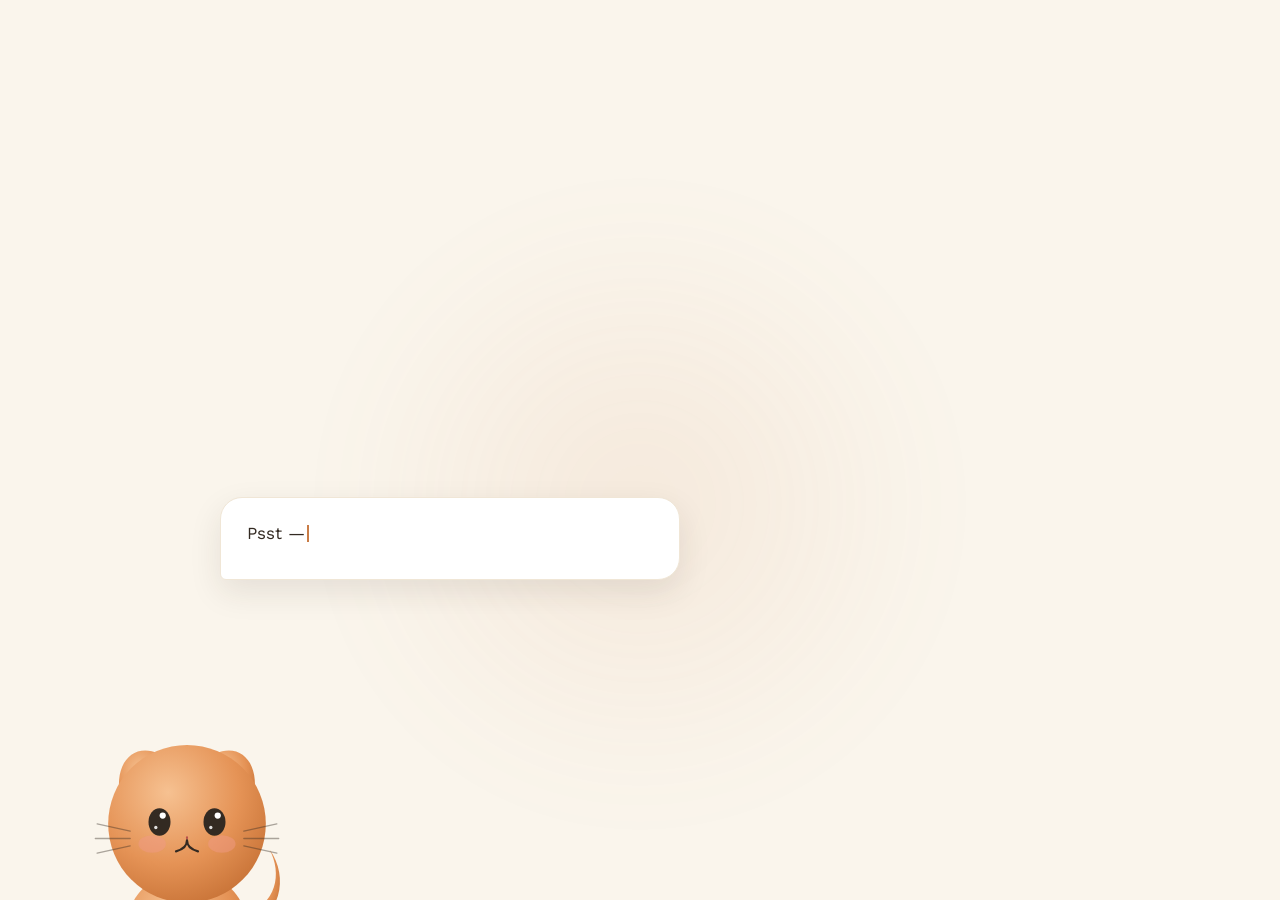
==== index.html @ f15313c5 "design overhaul" ====
<!DOCTYPE html>
<!-- Muktadir Somio — personal site. Single self-contained file: download and push straight to a GitHub repo as index.html (GitHub Pages will serve it as-is). -->
<html lang="en">
<head>
<meta charset="UTF-8">
<script>try{document.documentElement.setAttribute('data-theme', localStorage.getItem('ms-theme')==='dark'?'dark':'light');}catch(e){document.documentElement.setAttribute('data-theme','light');}</script>
<meta name="viewport" content="width=device-width, initial-scale=1, viewport-fit=cover">
<meta name="description" content="Muktadir Somio — applied statistics & data science student, idea tinkerer.">
<link rel="icon" href="data:image/svg+xml,<svg xmlns=%22http://www.w3.org/2000/svg%22 viewBox=%220 0 100 100%22><text y=%22.9em%22 font-size=%2290%22>%F0%9F%90%B1</text></svg>">
<title>Muktadir Somio</title>
<link rel="preconnect" href="https://fonts.googleapis.com">
<link rel="preconnect" href="https://fonts.gstatic.com" crossorigin>
<link href="https://fonts.googleapis.com/css2?family=Fraunces:opsz,wght@9..144,400;9..144,600&family=Great+Vibes&family=Work+Sans:wght@400;500&display=swap" rel="stylesheet">
<style>
  :root{
    --cream:#faf5ec; --ink:#332a22; --clay:#c97c46; --clay-deep:#a85f31; --panel:#f0e6d6;
    --nav-bg:#faf5ec; --bubble-bg:#ffffff; --shadow:rgba(51,42,34,0.1); --toggle-track:#e5d9c4; --hint-color:#9b8f7d;
    --fur-hi:#f6c191; --fur-mid:#e59356; --fur-dark:#c97438; --belly:#fbeed9; --blush:#ef9a86; --nose:#b8524a; --cat-ink:#332a22;
    box-sizing:border-box; padding-top:env(safe-area-inset-top,0px); padding-bottom:env(safe-area-inset-bottom,0px);
  }
  :root[data-theme="dark"]{
    --cream:#3c332a; --ink:#f5ecdf; --clay:#e2996b; --clay-deep:#f0b585; --panel:#4c4133;
    --nav-bg:#3c332a; --bubble-bg:#473c2e; --shadow:rgba(0,0,0,0.3); --toggle-track:#5c503f; --hint-color:#cabda5;
  }
  *{box-sizing:inherit;margin:0;padding:0;}
  html{scroll-padding-top:env(safe-area-inset-top,0px);height:100%;}
  body{height:100%;background:var(--cream);color:var(--ink);font-family:'Work Sans',sans-serif;overflow:hidden;position:relative;
    opacity:0;animation:pageIn .9s ease forwards;transition:background .4s ease,color .4s ease;}
  @keyframes pageIn{to{opacity:1;}}

  .stage{position:relative;width:100%;height:100%;overflow:hidden;}
  .stage::before{content:'';position:absolute;left:50%;top:56%;width:70vmin;height:70vmin;transform:translate(-50%,-50%);
    background:radial-gradient(circle, var(--clay) 0%, transparent 70%);opacity:0.1;filter:blur(50px);pointer-events:none;transition:opacity .8s ease;}

  .bubble{
    position:absolute;left:min(24vw,220px);bottom:min(42vh,320px);width:min(86vw,460px);
    background:var(--bubble-bg);border:1.5px solid var(--panel);border-radius:22px 22px 22px 6px;
    padding:22px 26px;font-size:1.06rem;line-height:1.6;color:var(--ink);
    opacity:0;transform:translateY(12px) scale(.97);
    transition:opacity .55s ease, transform .55s cubic-bezier(.22,1,.36,1), background .4s ease, border-color .4s ease;
    box-shadow:0 12px 32px var(--shadow);
  }
  .bubble.show{opacity:1;transform:translateY(0) scale(1);}
  .bubble .line2{display:block;margin-top:10px;font-family:'Fraunces',serif;font-weight:600;color:var(--clay-deep);}
  .bubble .cursor{display:inline-block;width:2px;height:1em;background:var(--clay);margin-left:2px;vertical-align:-3px;animation:blinkc 1s step-end infinite;}
  @keyframes blinkc{50%{opacity:0;}}

  .cat-wrap{
    position:fixed;left:6vw;bottom:-98px;width:220px;height:275px;will-change:transform;
    transition:left 1.9s cubic-bezier(.22,1,.36,1), bottom 1.9s cubic-bezier(.22,1,.36,1),
               top 1.9s cubic-bezier(.22,1,.36,1), transform 1.9s cubic-bezier(.34,1.56,.64,1);
    z-index:5;
  }
  .cat-wrap.out{ left:50%; top:50%; bottom:auto; transform:translate(-50%,-50%) scale(2.05); }
  .cat-wrap svg{width:100%;height:100%;display:block;overflow:visible;}
  .cat-wrap.sit .arm-right{ animation:wave 1.7s ease-in-out infinite; transform-origin:176px 198px; }
  @keyframes wave{0%,100%{transform:rotate(0deg);} 30%{transform:rotate(20deg);} 55%{transform:rotate(-4deg);} 80%{transform:rotate(16deg);}}
  .cat-wrap.sit .ear-l{ animation:earJ .6s ease; transform-origin:60px 132px; }
  .cat-wrap.sit .ear-r{ animation:earJ .6s ease .06s; transform-origin:180px 132px; }
  @keyframes earJ{0%{transform:rotate(0);}30%{transform:rotate(-7deg);}60%{transform:rotate(5deg);}100%{transform:rotate(0);}}
  .cat-wrap.sit .tail{ animation:tailSway 2.6s ease-in-out infinite; transform-origin:198px 235px; }
  @keyframes tailSway{0%,100%{transform:rotate(0deg);}50%{transform:rotate(7deg);}}
  .eyes-blink{ animation:blinke 4.6s ease-in-out infinite; transform-origin:120px 108px; }
  @keyframes blinke{0%,90%,100%{transform:scaleY(1);}94%{transform:scaleY(.12);}}

  .navbar{
    position:fixed;top:0;left:0;right:0;width:100%;
    display:grid;grid-template-columns:1fr auto 1fr;align-items:center;
    padding:calc(22px + env(safe-area-inset-top,0px)) clamp(24px,5vw,52px) 22px;
    background:var(--nav-bg);
    box-shadow:0 8px 28px var(--shadow);
    opacity:0;transform:translateY(-14px);pointer-events:none;
    transition:opacity .8s ease, transform .8s cubic-bezier(.22,1,.36,1), background .4s ease;
    z-index:20;
  }
  .navbar.show{opacity:1;transform:translateY(0);pointer-events:auto;}
  .navbar .brand{justify-self:start;font-family:'Great Vibes',cursive;font-weight:400;font-size:clamp(2rem,4vw,2.5rem);color:var(--ink);white-space:nowrap;text-decoration:none;cursor:pointer;line-height:1;transition:color .2s ease, transform .2s ease;}
  .navbar .brand:hover{color:var(--clay-deep);transform:scale(1.03);}
  .navbar .brand:active{transform:scale(.97);}
  .nav-links{justify-self:center;display:flex;gap:clamp(20px,4vw,44px);}
  .nav-links a{color:var(--clay-deep);text-decoration:none;font-size:1rem;font-weight:500;letter-spacing:.01em;padding:10px 22px;border-radius:999px;background:var(--panel);transition:background .25s ease, color .25s ease, transform .2s ease;display:inline-block;}
  .nav-links a:hover,.nav-links a:focus-visible{background:var(--clay);color:#fff;transform:translateY(-1px);}
  .nav-links a:active{transform:translateY(0) scale(.96);}
  .theme-toggle:focus-visible,.hamburger:focus-visible{outline:2px solid var(--clay);outline-offset:3px;border-radius:999px;}
  .nav-right{justify-self:end;display:flex;align-items:center;gap:16px;}

  .theme-toggle{appearance:none;border:none;background:var(--toggle-track);cursor:pointer;padding:0;width:46px;height:26px;border-radius:999px;position:relative;flex-shrink:0;transition:background .35s ease;}
  .theme-toggle .thumb{position:absolute;top:3px;left:3px;width:20px;height:20px;border-radius:50%;background:#fff;box-shadow:0 2px 6px rgba(0,0,0,.25);transition:transform .4s cubic-bezier(.22,1,.36,1);display:flex;align-items:center;justify-content:center;}
  [data-theme="dark"] .theme-toggle .thumb{transform:translateX(20px);}
  .theme-toggle svg{position:absolute;width:13px;height:13px;transition:opacity .3s ease;}
  .theme-toggle .sun{opacity:1;color:#e2a13a;}
  .theme-toggle .moon{opacity:0;color:#5b6b8c;}
  [data-theme="dark"] .theme-toggle .sun{opacity:0;}
  [data-theme="dark"] .theme-toggle .moon{opacity:1;}

  .hamburger{display:none;appearance:none;border:none;background:none;cursor:pointer;width:24px;height:18px;position:relative;flex-shrink:0;}
  .hamburger span{position:absolute;left:0;right:0;height:2px;background:var(--ink);border-radius:2px;transition:transform .3s ease, opacity .3s ease;}
  .hamburger span:nth-child(1){top:0;}
  .hamburger span:nth-child(2){top:8px;}
  .hamburger span:nth-child(3){top:16px;}
  .hamburger.open span:nth-child(1){transform:translateY(8px) rotate(45deg);}
  .hamburger.open span:nth-child(2){opacity:0;}
  .hamburger.open span:nth-child(3){transform:translateY(-8px) rotate(-45deg);}

  .nav-drawer{
    position:fixed;top:calc(76px + env(safe-area-inset-top,0px));left:0;right:0;
    background:var(--nav-bg);box-shadow:0 8px 28px var(--shadow);
    display:flex;flex-direction:column;align-items:center;gap:16px;
    max-height:0;overflow:hidden;opacity:0;padding:0 24px;
    transition:max-height .45s cubic-bezier(.22,1,.36,1), opacity .35s ease, padding .45s ease, background .4s ease;
    z-index:19;
  }
  .nav-drawer.open{max-height:220px;opacity:1;padding:20px 24px;}
  .nav-drawer a{color:var(--clay-deep);text-decoration:none;font-size:1.05rem;font-weight:500;padding:11px 24px;border-radius:999px;background:var(--panel);transition:background .25s ease, color .25s ease, transform .2s ease;}
  .nav-drawer a:hover,.nav-drawer a:focus-visible{background:var(--clay);color:#fff;}
  .nav-drawer a:active{transform:scale(.96);}

  footer.hint{position:absolute;bottom:calc(14px + env(safe-area-inset-bottom,0px));left:0;right:0;text-align:center;font-size:0.75rem;color:var(--hint-color);letter-spacing:.02em;opacity:0;transition:opacity .6s ease, color .4s ease;}
  footer.hint.show{opacity:1;}

  .theme-toggle:active .thumb{transform:scale(.92);}
  [data-theme="dark"] .theme-toggle:active .thumb{transform:translateX(20px) scale(.92);}

  @media (prefers-reduced-motion: reduce){
    *,*::before,*::after{animation-duration:0.01ms !important;animation-iteration-count:1 !important;transition-duration:0.01ms !important;}
  }

  @media (max-width:640px){
    .bubble{left:16px;right:16px;width:auto;bottom:32vh;font-size:0.95rem;padding:18px 20px;}
    .cat-wrap{width:150px;height:188px;bottom:-68px;left:5vw;}
    .cat-wrap.out{transform:translate(-50%,-50%) scale(1.35);}
    .navbar{display:flex;justify-content:space-between;padding:calc(18px + env(safe-area-inset-top,0px)) 18px 18px;}
    .navbar .brand{font-size:1.7rem;}
    .nav-right{gap:14px;}
    .nav-links{display:none;}
    .hamburger{display:block;}
  }
</style>
</head>
<body>
<div class="stage">
  <div class="bubble" id="bubble" aria-live="polite">
    <span id="bubbleText"></span><span class="cursor" id="cursor"></span>
    <span class="line2" id="line2"></span>
  </div>

  <div class="cat-wrap" id="cat">
    <svg viewBox="0 0 240 300" xmlns="http://www.w3.org/2000/svg">
      <defs>
        <radialGradient id="fur" cx="38%" cy="30%" r="75%">
          <stop offset="0%" stop-color="var(--fur-hi)"/>
          <stop offset="60%" stop-color="var(--fur-mid)"/>
          <stop offset="100%" stop-color="var(--fur-dark)"/>
        </radialGradient>
        <filter id="soft" x="-40%" y="-40%" width="180%" height="180%"><feGaussianBlur stdDeviation="6"/></filter>
      </defs>

      <ellipse cx="120" cy="286" rx="72" ry="12" fill="#000" opacity="0.14" filter="url(#soft)"/>

      <path class="tail" d="M182 224 C222 214 232 168 210 138 C224 164 218 198 182 210 Z" fill="url(#fur)"/>

      <path d="M52 280 C44 208 62 164 120 164 C178 164 196 208 188 280 Z" fill="url(#fur)"/>
      <path d="M84 278 C79 232 88 196 120 196 C152 196 161 232 156 278 Z" fill="var(--belly)"/>

      <g class="arm-right">
        <path d="M168 216 C186 210 200 216 200 232 C200 246 186 250 172 244 Z" fill="url(#fur)"/>
        <ellipse cx="195" cy="230" rx="12" ry="10" fill="var(--fur-mid)"/>
      </g>
      <path d="M72 216 C56 220 48 234 56 246 C64 256 80 252 86 240 Z" fill="url(#fur)"/>

      <ellipse cx="88" cy="278" rx="18" ry="11" fill="var(--belly)"/>
      <ellipse cx="152" cy="278" rx="18" ry="11" fill="var(--belly)"/>

      <path class="ear-l" d="M50 92 C34 42 66 10 106 44 C82 48 62 66 62 100 Z" fill="url(#fur)"/>
      <path class="ear-r" d="M190 92 C206 42 174 10 134 44 C158 48 178 66 178 100 Z" fill="url(#fur)"/>
      <path d="M58 80 C52 50 70 32 92 52 C76 56 64 68 66 86 Z" fill="var(--blush)" opacity="0.5"/>
      <path d="M182 80 C188 50 170 32 148 52 C164 56 176 68 174 86 Z" fill="var(--blush)" opacity="0.5"/>

      <circle cx="120" cy="110" r="86" fill="url(#fur)"/>

      <ellipse cx="82" cy="132" rx="15" ry="9.5" fill="var(--blush)" opacity="0.5"/>
      <ellipse cx="158" cy="132" rx="15" ry="9.5" fill="var(--blush)" opacity="0.5"/>

      <g class="eyes-blink">
        <ellipse cx="90" cy="108" rx="12" ry="15" fill="var(--cat-ink)"/>
        <ellipse cx="150" cy="108" rx="12" ry="15" fill="var(--cat-ink)"/>
        <circle cx="93.5" cy="101" r="3.4" fill="#fff"/>
        <circle cx="153.5" cy="101" r="3.4" fill="#fff"/>
        <circle cx="86" cy="114" r="1.8" fill="#fff" opacity="0.85"/>
        <circle cx="146" cy="114" r="1.8" fill="#fff" opacity="0.85"/>
      </g>

      <path d="M120 128 C116 122 124 122 120 128 Z" fill="var(--nose)"/>
      <path d="M120 128 Q120 137 108 140 M120 128 Q120 137 132 140" stroke="var(--cat-ink)" stroke-width="2.4" fill="none" stroke-linecap="round"/>

      <g stroke="var(--cat-ink)" stroke-width="1.5" stroke-linecap="round" opacity="0.4">
        <path d="M58 118 L22 110 M58 126 L20 126 M58 134 L22 142"/>
        <path d="M182 118 L218 110 M182 126 L220 126 M182 134 L218 142"/>
      </g>
    </svg>
  </div>
</div>

<nav class="navbar" id="navbar">
  <a class="brand" href="#" onclick="location.reload();return false;">Muktadir Somio</a>
  <div class="nav-links" id="navLinks">
    <a href="https://somiomuktadir.substack.com" target="_blank" rel="noopener">Substack</a>
    <a href="https://github.com/someoww" target="_blank" rel="noopener">GitHub</a>
    <a href="mailto:somiomuktadir@gmail.com">Email</a>
  </div>
  <div class="nav-right">
    <button class="hamburger" id="hamburger" aria-label="Menu" aria-expanded="false"><span></span><span></span><span></span></button>
    <button class="theme-toggle" id="themeToggle" aria-label="Toggle dark mode">
      <span class="thumb">
        <svg class="sun" viewBox="0 0 24 24" fill="none" stroke="currentColor" stroke-width="2.5"><circle cx="12" cy="12" r="4"/><path d="M12 2v2M12 20v2M4.9 4.9l1.4 1.4M17.7 17.7l1.4 1.4M2 12h2M20 12h2M4.9 19.1l1.4-1.4M17.7 6.3l1.4-1.4"/></svg>
        <svg class="moon" viewBox="0 0 24 24" fill="currentColor"><path d="M20 14.5A8.5 8.5 0 019.5 4 8.5 8.5 0 1020 14.5Z"/></svg>
      </span>
    </button>
  </div>
</nav>
<div class="nav-drawer" id="navDrawer">
  <a href="https://somiomuktadir.substack.com" target="_blank" rel="noopener">Substack</a>
  <a href="https://github.com/someoww" target="_blank" rel="noopener">GitHub</a>
  <a href="mailto:somiomuktadir@gmail.com">Email</a>
</div>

<footer class="hint" id="hint">Applied Statistics &amp; Data science · IASDS, University of Dhaka</footer>

<script>
(function(){
  var intro = "Psst \u2014 I'm Muktadir Somio. Second-year Applied Statistics & Data Science student at IASDS, University of Dhaka, and an idea tinkerer at heart \u2014 I play with ideas until they hold or dissolve. Chess sharpens me, poker humbles me, Python is my language of choice even though R runs the curriculum, and I'm slowly hoarding Spanish words on Duolingo. Check my Github page to know my projects; I also share my thoughts and ideas on substack ocassionally.";
  var outro = "Have a nice day! Meow.";
  var bubble=document.getElementById('bubble'), bubbleText=document.getElementById('bubbleText'),
      line2=document.getElementById('line2'), cursor=document.getElementById('cursor'),
      cat=document.getElementById('cat'), navbar=document.getElementById('navbar'), hint=document.getElementById('hint');
  var hamburger=document.getElementById('hamburger'), drawer=document.getElementById('navDrawer'), themeToggle=document.getElementById('themeToggle');

  function typeText(str, el, speed, done){
    var i=0; var t=setInterval(function(){
      el.textContent=str.slice(0,i+1); i++;
      if(i>=str.length){clearInterval(t); if(done)done();}
    }, speed);
  }

  hamburger.addEventListener('click', function(){
    var open = hamburger.classList.toggle('open');
    drawer.classList.toggle('open', open);
    hamburger.setAttribute('aria-expanded', open);
  });
  Array.prototype.forEach.call(drawer.querySelectorAll('a'), function(a){
    a.addEventListener('click', function(){ hamburger.classList.remove('open'); drawer.classList.remove('open'); });
  });
  themeToggle.addEventListener('click', function(){
    var root = document.documentElement;
    var next = root.getAttribute('data-theme') === 'dark' ? 'light' : 'dark';
    root.setAttribute('data-theme', next);
    try{ localStorage.setItem('ms-theme', next); }catch(e){}
  });

  window.addEventListener('load', function(){
    setTimeout(function(){
      bubble.classList.add('show');
      typeText(intro, bubbleText, 32, function(){
        setTimeout(function(){
          typeText(outro, line2, 65, function(){
            cursor.style.display='none';
            setTimeout(function(){
              bubble.classList.remove('show');
              setTimeout(function(){
                cat.classList.add('out');
                setTimeout(function(){ cat.classList.add('sit'); setTimeout(function(){ navbar.classList.add('show'); hint.classList.add('show'); }, 350); }, 1900);
              }, 500);
            }, 2400);
          });
        }, 950);
      });
    }, 900);
  });
})();
</script>
</body>
</html>
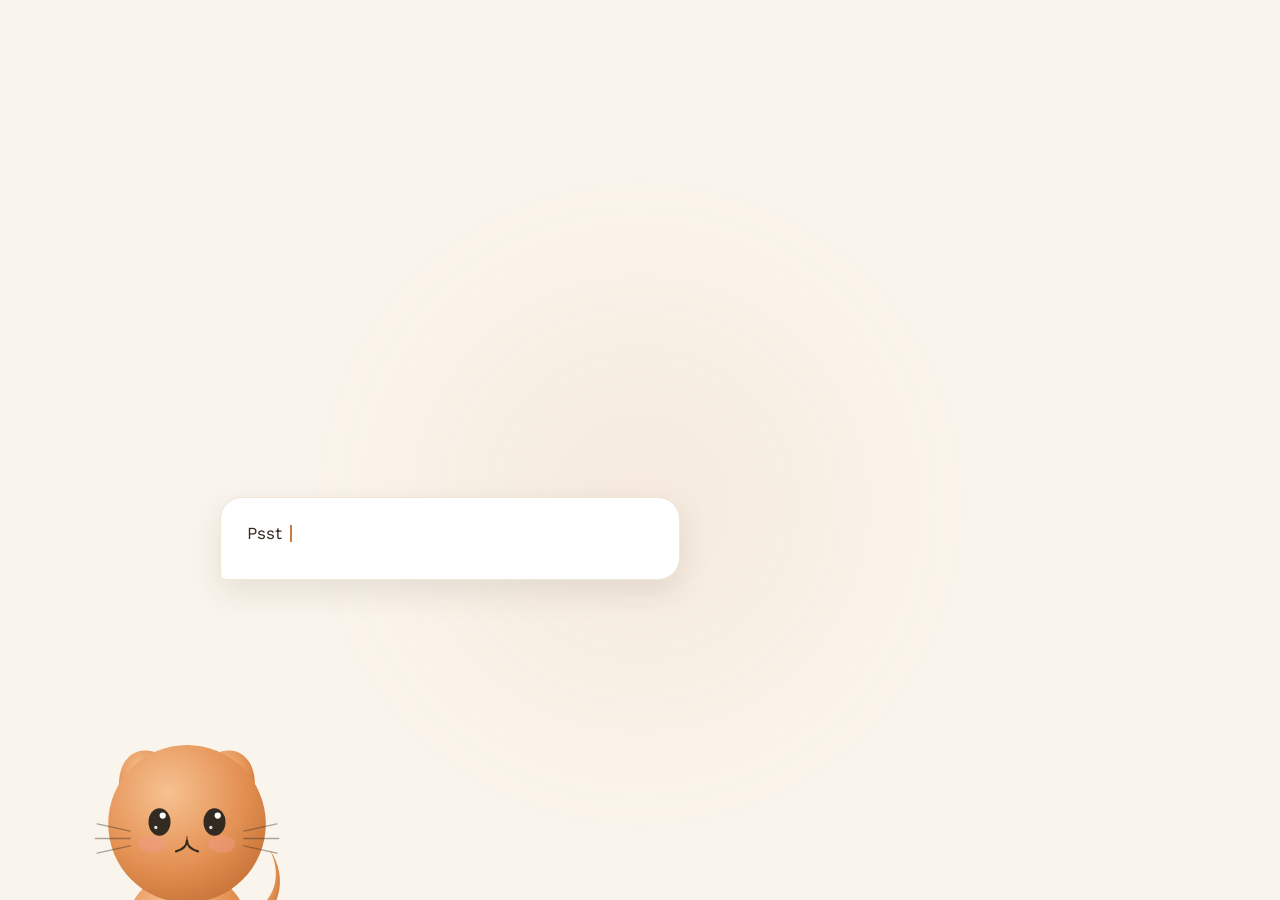
==== commit 13d06085: "design fix" ====
--- a/index.html
+++ b/index.html
@@ -35,7 +35,7 @@
   .bubble{
     position:absolute;left:min(24vw,220px);bottom:min(42vh,320px);width:min(86vw,460px);
     background:var(--bubble-bg);border:1.5px solid var(--panel);border-radius:22px 22px 22px 6px;
-    padding:22px 26px;font-size:1.06rem;line-height:1.6;color:var(--ink);
+    padding:22px 26px;font-size:1.06rem;line-height:1.6;color:var(--ink);text-align:justify;
     opacity:0;transform:translateY(12px) scale(.97);
     transition:opacity .55s ease, transform .55s cubic-bezier(.22,1,.36,1), background .4s ease, border-color .4s ease;
     box-shadow:0 12px 32px var(--shadow);
@@ -115,7 +115,7 @@
   .nav-drawer a:hover,.nav-drawer a:focus-visible{background:var(--clay);color:#fff;}
   .nav-drawer a:active{transform:scale(.96);}
 
-  footer.hint{position:absolute;bottom:calc(14px + env(safe-area-inset-bottom,0px));left:0;right:0;text-align:center;font-size:0.75rem;color:var(--hint-color);letter-spacing:.02em;opacity:0;transition:opacity .6s ease, color .4s ease;}
+  footer.hint{position:absolute;bottom:calc(14px + env(safe-area-inset-bottom,0px));left:0;right:0;text-align:center;font-size:1rem;color:var(--hint-color);letter-spacing:.02em;opacity:0;transition:opacity .6s ease, color .4s ease;}
   footer.hint.show{opacity:1;}
 
   .theme-toggle:active .thumb{transform:scale(.92);}
@@ -224,12 +224,12 @@
   <a href="mailto:somiomuktadir@gmail.com">Email</a>
 </div>
 
-<footer class="hint" id="hint">Applied Statistics &amp; Data science · IASDS, University of Dhaka</footer>
+<footer class="hint" id="hint">Applied Statistics &amp; Data Science · IASDS, University of Dhaka</footer>
 
 <script>
 (function(){
-  var intro = "Psst \u2014 I'm Muktadir Somio. Second-year Applied Statistics & Data Science student at IASDS, University of Dhaka, and an idea tinkerer at heart \u2014 I play with ideas until they hold or dissolve. Chess sharpens me, poker humbles me, Python is my language of choice even though R runs the curriculum, and I'm slowly hoarding Spanish words on Duolingo. Check my Github page to know my projects; I also share my thoughts and ideas on substack ocassionally.";
-  var outro = "Have a nice day! Meow.";
+  var intro = "Psst \u2014 I'm Muktadir Somio. Second-year Applied Statistics & Data Science student at IASDS, University of Dhaka, and an idea tinkerer at heart \u2014 I play with ideas until they hold or dissolve. Chess sharpens me, poker humbles me, Python is my language of choice even though R runs the curriculum, and I'm slowly hoarding Spanish words on Duolingo. Take a look at my Github page for my projects and substack for I ocassionally share my thoughts, ideas, and other writings there.";
+  var outro = "Have a nice day!";
   var bubble=document.getElementById('bubble'), bubbleText=document.getElementById('bubbleText'),
       line2=document.getElementById('line2'), cursor=document.getElementById('cursor'),
       cat=document.getElementById('cat'), navbar=document.getElementById('navbar'), hint=document.getElementById('hint');
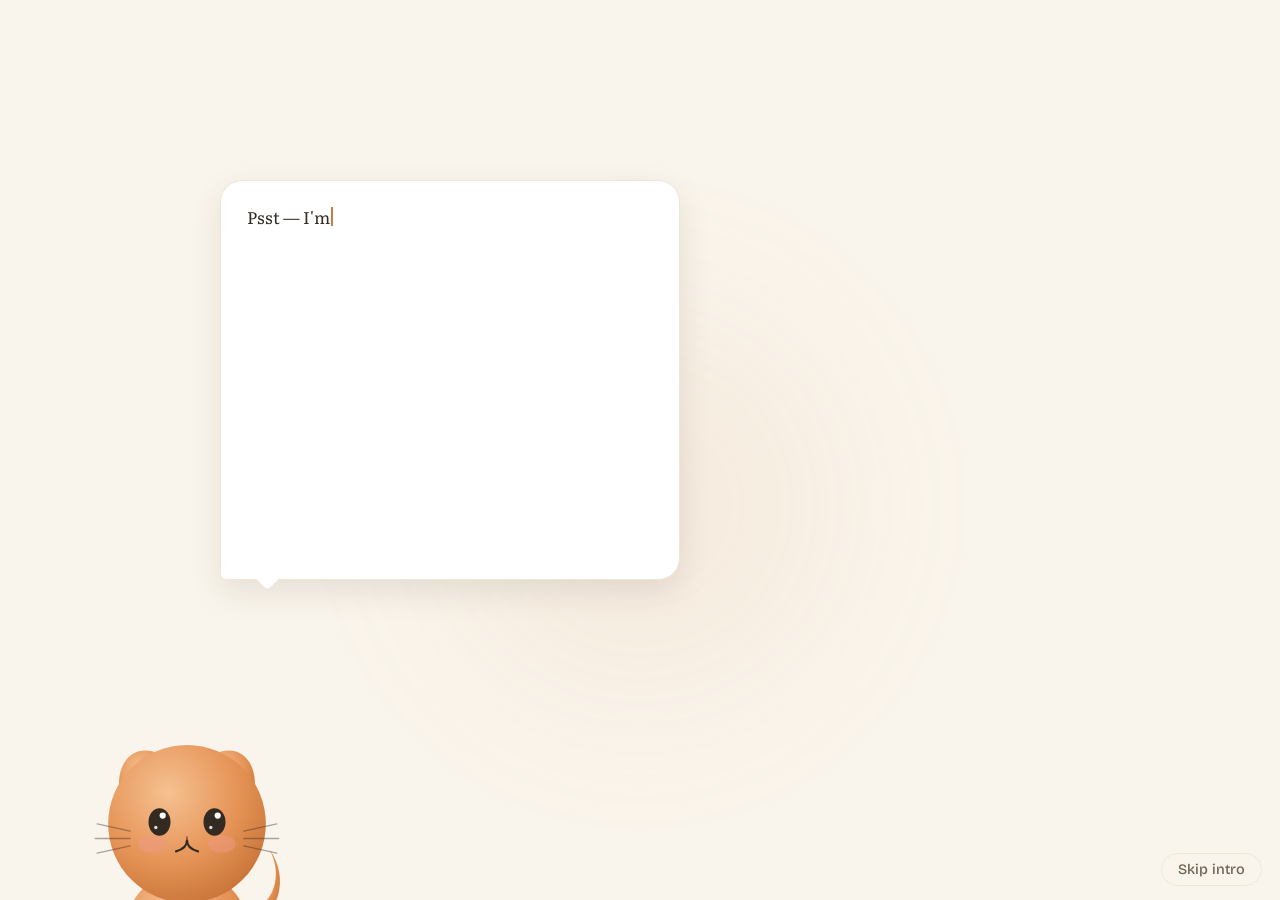
==== commit 1cb9d224: "meow" ====
--- a/index.html
+++ b/index.html
@@ -1,65 +1,96 @@
 <!DOCTYPE html>
-<!-- Muktadir Somio — personal site. Single self-contained file: download and push straight to a GitHub repo as index.html (GitHub Pages will serve it as-is). -->
+<!-- Muktadir Somio — personal site. Single self-contained file: push straight to a GitHub repo as index.html (GitHub Pages serves it as-is). -->
 <html lang="en">
 <head>
 <meta charset="UTF-8">
-<script>try{document.documentElement.setAttribute('data-theme', localStorage.getItem('ms-theme')==='dark'?'dark':'light');}catch(e){document.documentElement.setAttribute('data-theme','light');}</script>
+<script>(function(){var t='light';try{var s=localStorage.getItem('ms-theme');t=(s==='dark'||s==='light')?s:(matchMedia('(prefers-color-scheme: dark)').matches?'dark':'light');}catch(e){}document.documentElement.setAttribute('data-theme',t);})();</script>
 <meta name="viewport" content="width=device-width, initial-scale=1, viewport-fit=cover">
+<meta name="theme-color" content="#faf5ec">
 <meta name="description" content="Muktadir Somio — applied statistics & data science student, idea tinkerer.">
+<meta property="og:title" content="Muktadir Somio">
+<meta property="og:description" content="Applied statistics & data science student, idea tinkerer.">
 <link rel="icon" href="data:image/svg+xml,<svg xmlns=%22http://www.w3.org/2000/svg%22 viewBox=%220 0 100 100%22><text y=%22.9em%22 font-size=%2290%22>%F0%9F%90%B1</text></svg>">
 <title>Muktadir Somio</title>
 <link rel="preconnect" href="https://fonts.googleapis.com">
 <link rel="preconnect" href="https://fonts.gstatic.com" crossorigin>
-<link href="https://fonts.googleapis.com/css2?family=Fraunces:opsz,wght@9..144,400;9..144,600&family=Great+Vibes&family=Work+Sans:wght@400;500&display=swap" rel="stylesheet">
+<link href="https://fonts.googleapis.com/css2?family=Bricolage+Grotesque:opsz,wdth,wght@12..96,75..100,200..800&family=Literata:ital,opsz,wght@0,7..72,400..700;1,7..72,400..700&display=swap" rel="stylesheet">
+<noscript><style>.bubble{opacity:1;transform:none}.navbar{visibility:visible;opacity:1;transform:none;pointer-events:auto}.hint{opacity:1}.skip{display:none}</style></noscript>
 <style>
   :root{
     --cream:#faf5ec; --ink:#332a22; --clay:#c97c46; --clay-deep:#a85f31; --panel:#f0e6d6;
-    --nav-bg:#faf5ec; --bubble-bg:#ffffff; --shadow:rgba(51,42,34,0.1); --toggle-track:#e5d9c4; --hint-color:#9b8f7d;
+    --link:#8c4a22; --accent-hover:#a85f31; --on-accent:#fff;
+    --nav-bg:#faf5ec; --bubble-bg:#ffffff; --shadow:rgba(51,42,34,0.1); --toggle-track:#e5d9c4; --hint-color:#6f6354;
     --fur-hi:#f6c191; --fur-mid:#e59356; --fur-dark:#c97438; --belly:#fbeed9; --blush:#ef9a86; --nose:#b8524a; --cat-ink:#332a22;
+    --ui:'Bricolage Grotesque','Avenir Next','Segoe UI',system-ui,sans-serif;
+    --read:'Literata',Georgia,'Times New Roman',serif;
+    --cat-w:220px; --cat-h:275px; --cat-sink:98px; --cat-scale:2.05; --cat-shift:12px; --nav-h:80px;
+    color-scheme:light;
     box-sizing:border-box; padding-top:env(safe-area-inset-top,0px); padding-bottom:env(safe-area-inset-bottom,0px);
   }
   :root[data-theme="dark"]{
     --cream:#3c332a; --ink:#f5ecdf; --clay:#e2996b; --clay-deep:#f0b585; --panel:#4c4133;
+    --link:#f0b585; --accent-hover:#e2996b; --on-accent:#2a2018;
     --nav-bg:#3c332a; --bubble-bg:#473c2e; --shadow:rgba(0,0,0,0.3); --toggle-track:#5c503f; --hint-color:#cabda5;
+    color-scheme:dark;
   }
   *{box-sizing:inherit;margin:0;padding:0;}
-  html{scroll-padding-top:env(safe-area-inset-top,0px);height:100%;}
-  body{height:100%;background:var(--cream);color:var(--ink);font-family:'Work Sans',sans-serif;overflow:hidden;position:relative;
-    opacity:0;animation:pageIn .9s ease forwards;transition:background .4s ease,color .4s ease;}
+  html{scroll-padding-top:env(safe-area-inset-top,0px);height:100%;-webkit-text-size-adjust:100%;}
+  @supports(height:100dvh){html,body{height:100dvh;}}
+  body{height:100%;background:var(--cream);color:var(--ink);font-family:var(--ui);overflow:hidden;position:relative;
+    -webkit-font-smoothing:antialiased;opacity:0;animation:pageIn .9s ease forwards;transition:background .4s ease,color .4s ease;}
   @keyframes pageIn{to{opacity:1;}}
+  ::selection{background:#e6b48c;color:#2a2018;}
+  button{font-family:inherit;}
+  a:focus-visible,button:focus-visible,.cat-wrap:focus-visible{outline:2px solid var(--clay);outline-offset:3px;}
+  .sr-only{position:absolute;width:1px;height:1px;overflow:hidden;clip:rect(0 0 0 0);white-space:nowrap;}
 
   .stage{position:relative;width:100%;height:100%;overflow:hidden;}
   .stage::before{content:'';position:absolute;left:50%;top:56%;width:70vmin;height:70vmin;transform:translate(-50%,-50%);
-    background:radial-gradient(circle, var(--clay) 0%, transparent 70%);opacity:0.1;filter:blur(50px);pointer-events:none;transition:opacity .8s ease;}
+    background:radial-gradient(circle, var(--clay) 0%, transparent 70%);opacity:0.1;filter:blur(50px);pointer-events:none;transition:opacity 1.6s ease;}
+  body.settled .stage::before{opacity:0.2;}
 
   .bubble{
     position:absolute;left:min(24vw,220px);bottom:min(42vh,320px);width:min(86vw,460px);
     background:var(--bubble-bg);border:1.5px solid var(--panel);border-radius:22px 22px 22px 6px;
-    padding:22px 26px;font-size:1.06rem;line-height:1.6;color:var(--ink);text-align:justify;
-    opacity:0;transform:translateY(12px) scale(.97);
+    padding:22px 26px;font-family:var(--read);font-size:1.05rem;line-height:1.7;color:var(--ink);text-align:left;text-wrap:pretty;
+    opacity:0;transform:translateY(12px) scale(.97);transform-origin:20% 100%;
     transition:opacity .55s ease, transform .55s cubic-bezier(.22,1,.36,1), background .4s ease, border-color .4s ease;
     box-shadow:0 12px 32px var(--shadow);
   }
+  .bubble::after{content:'';position:absolute;left:38px;bottom:-9px;width:16px;height:16px;background:var(--bubble-bg);
+    border:solid var(--panel);border-width:0 1.5px 1.5px 0;border-bottom-right-radius:5px;transform:rotate(45deg);transition:background .4s ease,border-color .4s ease;}
   .bubble.show{opacity:1;transform:translateY(0) scale(1);}
-  .bubble .line2{display:block;margin-top:10px;font-family:'Fraunces',serif;font-weight:600;color:var(--clay-deep);}
-  .bubble .cursor{display:inline-block;width:2px;height:1em;background:var(--clay);margin-left:2px;vertical-align:-3px;animation:blinkc 1s step-end infinite;}
+  .bubble .line2{display:block;margin-top:10px;font-style:italic;font-weight:600;font-size:1.12rem;color:var(--clay-deep);}
+  .ghost{visibility:hidden;user-select:none;}
+  .cursor{position:relative;}
+  .cursor::before{content:'';position:absolute;left:1px;top:.2em;width:2px;height:1.15em;background:var(--clay);animation:blinkc 1s step-end infinite;}
   @keyframes blinkc{50%{opacity:0;}}
 
+  .skip{position:fixed;right:max(18px,env(safe-area-inset-right,0px));bottom:calc(14px + env(safe-area-inset-bottom,0px));z-index:25;
+    appearance:none;background:none;border:1.5px solid var(--panel);border-radius:999px;padding:7px 16px;font-size:.9rem;font-weight:500;color:var(--hint-color);cursor:pointer;
+    opacity:0;visibility:hidden;transition:opacity .4s ease, background .25s ease, color .25s ease;}
+  .skip.on{opacity:1;visibility:visible;}
+  .skip:hover{background:var(--panel);color:var(--ink);}
+
   .cat-wrap{
-    position:fixed;left:6vw;bottom:-98px;width:220px;height:275px;will-change:transform;
-    transition:left 1.9s cubic-bezier(.22,1,.36,1), bottom 1.9s cubic-bezier(.22,1,.36,1),
-               top 1.9s cubic-bezier(.22,1,.36,1), transform 1.9s cubic-bezier(.34,1.56,.64,1);
-    z-index:5;
-  }
-  .cat-wrap.out{ left:50%; top:50%; bottom:auto; transform:translate(-50%,-50%) scale(2.05); }
-  .cat-wrap svg{width:100%;height:100%;display:block;overflow:visible;}
-  .cat-wrap.sit .arm-right{ animation:wave 1.7s ease-in-out infinite; transform-origin:176px 198px; }
+    position:fixed;left:6vw;bottom:calc(var(--cat-sink) * -1);width:var(--cat-w);height:var(--cat-h);will-change:transform;
+    transition:left 1.9s cubic-bezier(.22,1,.36,1), bottom 1.9s cubic-bezier(.22,1,.36,1), transform 1.9s cubic-bezier(.34,1.56,.64,1);
+    z-index:5;-webkit-tap-highlight-color:transparent;
+  }
+  .fast .cat-wrap{transition-duration:.9s;}
+  .cat-wrap.out{ left:50%; bottom:calc(50% - var(--cat-h) / 2 - var(--cat-shift)); transform:translateX(-50%) scale(var(--cat-scale)); border-radius:36px; }
+  .cat-wrap.sit{cursor:pointer;}
+  .cat-wrap svg{width:100%;height:100%;display:block;overflow:visible;transform-origin:50% 100%;}
+  .cat-wrap.petted svg{animation:squish .5s cubic-bezier(.34,1.56,.64,1);}
+  @keyframes squish{0%{transform:scale(1);}30%{transform:scale(1.04,.95);}100%{transform:scale(1);}}
+  .cat-wrap.waving .arm-right{ animation:wave 1.7s ease-in-out 3; transform-origin:176px 198px; }
   @keyframes wave{0%,100%{transform:rotate(0deg);} 30%{transform:rotate(20deg);} 55%{transform:rotate(-4deg);} 80%{transform:rotate(16deg);}}
   .cat-wrap.sit .ear-l{ animation:earJ .6s ease; transform-origin:60px 132px; }
   .cat-wrap.sit .ear-r{ animation:earJ .6s ease .06s; transform-origin:180px 132px; }
   @keyframes earJ{0%{transform:rotate(0);}30%{transform:rotate(-7deg);}60%{transform:rotate(5deg);}100%{transform:rotate(0);}}
-  .cat-wrap.sit .tail{ animation:tailSway 2.6s ease-in-out infinite; transform-origin:198px 235px; }
+  .cat-wrap.sit .tail{ animation:tailSway 3.2s ease-in-out infinite; transform-origin:198px 235px; }
   @keyframes tailSway{0%,100%{transform:rotate(0deg);}50%{transform:rotate(7deg);}}
+  #look{transition:transform .18s ease-out;}
   .eyes-blink{ animation:blinke 4.6s ease-in-out infinite; transform-origin:120px 108px; }
   @keyframes blinke{0%,90%,100%{transform:scaleY(1);}94%{transform:scaleY(.12);}}
 
@@ -67,26 +98,26 @@
     position:fixed;top:0;left:0;right:0;width:100%;
     display:grid;grid-template-columns:1fr auto 1fr;align-items:center;
     padding:calc(22px + env(safe-area-inset-top,0px)) clamp(24px,5vw,52px) 22px;
-    background:var(--nav-bg);
-    box-shadow:0 8px 28px var(--shadow);
-    opacity:0;transform:translateY(-14px);pointer-events:none;
+    background:var(--nav-bg);box-shadow:0 8px 28px var(--shadow);
+    opacity:0;visibility:hidden;transform:translateY(-14px);pointer-events:none;
     transition:opacity .8s ease, transform .8s cubic-bezier(.22,1,.36,1), background .4s ease;
     z-index:20;
   }
-  .navbar.show{opacity:1;transform:translateY(0);pointer-events:auto;}
-  .navbar .brand{justify-self:start;font-family:'Great Vibes',cursive;font-weight:400;font-size:clamp(2rem,4vw,2.5rem);color:var(--ink);white-space:nowrap;text-decoration:none;cursor:pointer;line-height:1;transition:color .2s ease, transform .2s ease;}
-  .navbar .brand:hover{color:var(--clay-deep);transform:scale(1.03);}
+  .navbar.show{opacity:1;visibility:visible;transform:translateY(0);pointer-events:auto;}
+  .navbar .brand{justify-self:start;font-weight:700;font-size:clamp(1.4rem,2.6vw,1.65rem);letter-spacing:-.03em;font-variation-settings:'wdth' 88;color:var(--ink);white-space:nowrap;text-decoration:none;line-height:1;transition:color .2s ease, transform .2s ease;}
+  .navbar .brand:hover{color:var(--link);transform:scale(1.03);}
   .navbar .brand:active{transform:scale(.97);}
-  .nav-links{justify-self:center;display:flex;gap:clamp(20px,4vw,44px);}
-  .nav-links a{color:var(--clay-deep);text-decoration:none;font-size:1rem;font-weight:500;letter-spacing:.01em;padding:10px 22px;border-radius:999px;background:var(--panel);transition:background .25s ease, color .25s ease, transform .2s ease;display:inline-block;}
-  .nav-links a:hover,.nav-links a:focus-visible{background:var(--clay);color:#fff;transform:translateY(-1px);}
-  .nav-links a:active{transform:translateY(0) scale(.96);}
-  .theme-toggle:focus-visible,.hamburger:focus-visible{outline:2px solid var(--clay);outline-offset:3px;border-radius:999px;}
+  .nav-links{justify-self:center;display:flex;gap:clamp(16px,3vw,32px);}
+  .nav-links a,.nav-drawer a{color:var(--link);text-decoration:none;font-size:.98rem;font-weight:600;letter-spacing:.005em;padding:10px 22px;border-radius:999px;background:var(--panel);display:inline-block;transition:background .25s ease, color .25s ease, transform .2s ease;}
+  .nav-links a:hover,.nav-drawer a:hover{background:var(--accent-hover);color:var(--on-accent);transform:translateY(-1px);}
+  .nav-links a:active,.nav-drawer a:active{transform:scale(.96);}
   .nav-right{justify-self:end;display:flex;align-items:center;gap:16px;}
 
   .theme-toggle{appearance:none;border:none;background:var(--toggle-track);cursor:pointer;padding:0;width:46px;height:26px;border-radius:999px;position:relative;flex-shrink:0;transition:background .35s ease;}
   .theme-toggle .thumb{position:absolute;top:3px;left:3px;width:20px;height:20px;border-radius:50%;background:#fff;box-shadow:0 2px 6px rgba(0,0,0,.25);transition:transform .4s cubic-bezier(.22,1,.36,1);display:flex;align-items:center;justify-content:center;}
   [data-theme="dark"] .theme-toggle .thumb{transform:translateX(20px);}
+  .theme-toggle:active .thumb{transform:scale(.92);}
+  [data-theme="dark"] .theme-toggle:active .thumb{transform:translateX(20px) scale(.92);}
   .theme-toggle svg{position:absolute;width:13px;height:13px;transition:opacity .3s ease;}
   .theme-toggle .sun{opacity:1;color:#e2a13a;}
   .theme-toggle .moon{opacity:0;color:#5b6b8c;}
@@ -95,57 +126,50 @@
 
   .hamburger{display:none;appearance:none;border:none;background:none;cursor:pointer;width:24px;height:18px;position:relative;flex-shrink:0;}
   .hamburger span{position:absolute;left:0;right:0;height:2px;background:var(--ink);border-radius:2px;transition:transform .3s ease, opacity .3s ease;}
-  .hamburger span:nth-child(1){top:0;}
-  .hamburger span:nth-child(2){top:8px;}
-  .hamburger span:nth-child(3){top:16px;}
+  .hamburger span:nth-child(1){top:0;} .hamburger span:nth-child(2){top:8px;} .hamburger span:nth-child(3){top:16px;}
   .hamburger.open span:nth-child(1){transform:translateY(8px) rotate(45deg);}
   .hamburger.open span:nth-child(2){opacity:0;}
   .hamburger.open span:nth-child(3){transform:translateY(-8px) rotate(-45deg);}
 
   .nav-drawer{
-    position:fixed;top:calc(76px + env(safe-area-inset-top,0px));left:0;right:0;
-    background:var(--nav-bg);box-shadow:0 8px 28px var(--shadow);
-    display:flex;flex-direction:column;align-items:center;gap:16px;
-    max-height:0;overflow:hidden;opacity:0;padding:0 24px;
-    transition:max-height .45s cubic-bezier(.22,1,.36,1), opacity .35s ease, padding .45s ease, background .4s ease;
+    position:fixed;top:var(--nav-h);left:0;right:0;background:var(--nav-bg);box-shadow:0 8px 28px var(--shadow);
+    display:flex;flex-direction:column;align-items:center;gap:14px;
+    max-height:0;overflow:hidden;opacity:0;visibility:hidden;padding:0 24px;
+    transition:max-height .45s cubic-bezier(.22,1,.36,1), opacity .35s ease, padding .45s ease, background .4s ease, visibility 0s .45s;
     z-index:19;
   }
-  .nav-drawer.open{max-height:220px;opacity:1;padding:20px 24px;}
-  .nav-drawer a{color:var(--clay-deep);text-decoration:none;font-size:1.05rem;font-weight:500;padding:11px 24px;border-radius:999px;background:var(--panel);transition:background .25s ease, color .25s ease, transform .2s ease;}
-  .nav-drawer a:hover,.nav-drawer a:focus-visible{background:var(--clay);color:#fff;}
-  .nav-drawer a:active{transform:scale(.96);}
-
-  footer.hint{position:absolute;bottom:calc(14px + env(safe-area-inset-bottom,0px));left:0;right:0;text-align:center;font-size:1rem;color:var(--hint-color);letter-spacing:.02em;opacity:0;transition:opacity .6s ease, color .4s ease;}
+  .nav-drawer.open{max-height:300px;opacity:1;visibility:visible;padding:20px 24px;transition-delay:0s;}
+
+  footer.hint{position:absolute;bottom:calc(14px + env(safe-area-inset-bottom,0px));left:0;right:0;padding:0 120px;text-align:center;font-size:.95rem;color:var(--hint-color);letter-spacing:.01em;opacity:0;transition:opacity .6s ease, color .4s ease;}
   footer.hint.show{opacity:1;}
-
-  .theme-toggle:active .thumb{transform:scale(.92);}
-  [data-theme="dark"] .theme-toggle:active .thumb{transform:translateX(20px) scale(.92);}
 
   @media (prefers-reduced-motion: reduce){
     *,*::before,*::after{animation-duration:0.01ms !important;animation-iteration-count:1 !important;transition-duration:0.01ms !important;}
   }
-
+  @media (max-height:620px){ .bubble{font-size:.92rem;padding:16px 20px;} }
+  @media (min-width:641px){ .nav-drawer{display:none;} }
   @media (max-width:640px){
-    .bubble{left:16px;right:16px;width:auto;bottom:32vh;font-size:0.95rem;padding:18px 20px;}
-    .cat-wrap{width:150px;height:188px;bottom:-68px;left:5vw;}
-    .cat-wrap.out{transform:translate(-50%,-50%) scale(1.35);}
+    :root{--cat-w:150px;--cat-h:188px;--cat-sink:68px;}
+    .bubble{left:16px;right:16px;width:auto;bottom:32vh;font-size:.95rem;padding:18px 20px;}
     .navbar{display:flex;justify-content:space-between;padding:calc(18px + env(safe-area-inset-top,0px)) 18px 18px;}
-    .navbar .brand{font-size:1.7rem;}
+    .navbar .brand{font-size:1.4rem;}
     .nav-right{gap:14px;}
     .nav-links{display:none;}
     .hamburger{display:block;}
+    footer.hint{padding:0 84px;font-size:.85rem;}
   }
 </style>
 </head>
 <body>
 <div class="stage">
-  <div class="bubble" id="bubble" aria-live="polite">
-    <span id="bubbleText"></span><span class="cursor" id="cursor"></span>
-    <span class="line2" id="line2"></span>
+  <div class="bubble" id="bubble">
+    <span id="typed">Psst — I'm Muktadir Somio. Second-year Applied Statistics &amp; Data Science student at IASDS, University of Dhaka, and an idea tinkerer at heart — I play with ideas until they hold or dissolve. Chess sharpens me, poker humbles me, Python is my language of choice even though R runs the curriculum, and I'm slowly hoarding Spanish words on Duolingo. Take a look at my GitHub page for my projects, and at my Substack, where I occasionally share my thoughts, ideas, and other writings.</span><span class="cursor" id="cursor"></span><span class="ghost" id="ghost"></span>
+    <span class="line2" id="line2"><span id="typed2">Have a nice day! Meow.</span><span class="ghost" id="ghost2"></span></span>
   </div>
+  <p class="sr-only" id="srText"></p>
 
   <div class="cat-wrap" id="cat">
-    <svg viewBox="0 0 240 300" xmlns="http://www.w3.org/2000/svg">
+    <svg viewBox="0 0 240 300" xmlns="http://www.w3.org/2000/svg" aria-hidden="true">
       <defs>
         <radialGradient id="fur" cx="38%" cy="30%" r="75%">
           <stop offset="0%" stop-color="var(--fur-hi)"/>
@@ -181,14 +205,14 @@
       <ellipse cx="82" cy="132" rx="15" ry="9.5" fill="var(--blush)" opacity="0.5"/>
       <ellipse cx="158" cy="132" rx="15" ry="9.5" fill="var(--blush)" opacity="0.5"/>
 
-      <g class="eyes-blink">
+      <g id="look"><g class="eyes-blink">
         <ellipse cx="90" cy="108" rx="12" ry="15" fill="var(--cat-ink)"/>
         <ellipse cx="150" cy="108" rx="12" ry="15" fill="var(--cat-ink)"/>
         <circle cx="93.5" cy="101" r="3.4" fill="#fff"/>
         <circle cx="153.5" cy="101" r="3.4" fill="#fff"/>
         <circle cx="86" cy="114" r="1.8" fill="#fff" opacity="0.85"/>
         <circle cx="146" cy="114" r="1.8" fill="#fff" opacity="0.85"/>
-      </g>
+      </g></g>
 
       <path d="M120 128 C116 122 124 122 120 128 Z" fill="var(--nose)"/>
       <path d="M120 128 Q120 137 108 140 M120 128 Q120 137 132 140" stroke="var(--cat-ink)" stroke-width="2.4" fill="none" stroke-linecap="round"/>
@@ -201,16 +225,16 @@
   </div>
 </div>
 
-<nav class="navbar" id="navbar">
-  <a class="brand" href="#" onclick="location.reload();return false;">Muktadir Somio</a>
-  <div class="nav-links" id="navLinks">
-    <a href="https://somiomuktadir.substack.com" target="_blank" rel="noopener">Substack</a>
-    <a href="https://github.com/someoww" target="_blank" rel="noopener">GitHub</a>
+<nav class="navbar" id="navbar" aria-label="Main">
+  <a class="brand" id="brand" href="./">Muktadir Somio</a>
+  <div class="nav-links">
+    <a href="https://somiomuktadir.substack.com" target="_blank" rel="noopener noreferrer">Substack</a>
+    <a href="https://github.com/someoww" target="_blank" rel="noopener noreferrer">GitHub</a>
     <a href="mailto:somiomuktadir@gmail.com">Email</a>
   </div>
   <div class="nav-right">
-    <button class="hamburger" id="hamburger" aria-label="Menu" aria-expanded="false"><span></span><span></span><span></span></button>
-    <button class="theme-toggle" id="themeToggle" aria-label="Toggle dark mode">
+    <button class="hamburger" id="hamburger" aria-label="Open menu" aria-expanded="false" aria-controls="navDrawer"><span></span><span></span><span></span></button>
+    <button class="theme-toggle" id="themeToggle" role="switch" aria-checked="false" aria-label="Dark mode">
       <span class="thumb">
         <svg class="sun" viewBox="0 0 24 24" fill="none" stroke="currentColor" stroke-width="2.5"><circle cx="12" cy="12" r="4"/><path d="M12 2v2M12 20v2M4.9 4.9l1.4 1.4M17.7 17.7l1.4 1.4M2 12h2M20 12h2M4.9 19.1l1.4-1.4M17.7 6.3l1.4-1.4"/></svg>
         <svg class="moon" viewBox="0 0 24 24" fill="currentColor"><path d="M20 14.5A8.5 8.5 0 019.5 4 8.5 8.5 0 1020 14.5Z"/></svg>
@@ -219,63 +243,142 @@
   </div>
 </nav>
 <div class="nav-drawer" id="navDrawer">
-  <a href="https://somiomuktadir.substack.com" target="_blank" rel="noopener">Substack</a>
-  <a href="https://github.com/someoww" target="_blank" rel="noopener">GitHub</a>
+  <a href="https://somiomuktadir.substack.com" target="_blank" rel="noopener noreferrer">Substack</a>
+  <a href="https://github.com/someoww" target="_blank" rel="noopener noreferrer">GitHub</a>
   <a href="mailto:somiomuktadir@gmail.com">Email</a>
 </div>
 
-<footer class="hint" id="hint">Applied Statistics &amp; Data Science · IASDS, University of Dhaka</footer>
+<button class="skip" id="skip" type="button">Skip intro</button>
+<footer class="hint" id="hint">Applied Statistics &amp; Data Science at IASDS, University of Dhaka</footer>
 
 <script>
 (function(){
-  var intro = "Psst \u2014 I'm Muktadir Somio. Second-year Applied Statistics & Data Science student at IASDS, University of Dhaka, and an idea tinkerer at heart \u2014 I play with ideas until they hold or dissolve. Chess sharpens me, poker humbles me, Python is my language of choice even though R runs the curriculum, and I'm slowly hoarding Spanish words on Duolingo. Take a look at my Github page for my projects and substack for I ocassionally share my thoughts, ideas, and other writings there.";
-  var outro = "Have a nice day!";
-  var bubble=document.getElementById('bubble'), bubbleText=document.getElementById('bubbleText'),
-      line2=document.getElementById('line2'), cursor=document.getElementById('cursor'),
-      cat=document.getElementById('cat'), navbar=document.getElementById('navbar'), hint=document.getElementById('hint');
-  var hamburger=document.getElementById('hamburger'), drawer=document.getElementById('navDrawer'), themeToggle=document.getElementById('themeToggle');
-
-  function typeText(str, el, speed, done){
-    var i=0; var t=setInterval(function(){
-      el.textContent=str.slice(0,i+1); i++;
-      if(i>=str.length){clearInterval(t); if(done)done();}
-    }, speed);
-  }
-
-  hamburger.addEventListener('click', function(){
-    var open = hamburger.classList.toggle('open');
-    drawer.classList.toggle('open', open);
-    hamburger.setAttribute('aria-expanded', open);
+  var root=document.documentElement, $=function(id){return document.getElementById(id);};
+  var bubble=$('bubble'), typed=$('typed'), ghost=$('ghost'), typed2=$('typed2'), ghost2=$('ghost2'), line2=$('line2'), cursor=$('cursor'),
+      cat=$('cat'), look=$('look'), navbar=$('navbar'), hint=$('hint'), skipBtn=$('skip'),
+      hamburger=$('hamburger'), drawer=$('navDrawer'), themeToggle=$('themeToggle'), metaTheme=document.querySelector('meta[name="theme-color"]');
+  var intro=typed.textContent.trim(), outro=typed2.textContent.trim();
+  var reduceMotion=window.matchMedia && matchMedia('(prefers-reduced-motion: reduce)').matches;
+  var timers=[], started=false, skipped=false, finishing=false, interactive=false;
+  function later(fn,ms){var id=setTimeout(fn,ms);timers.push(id);return id;}
+
+  // Screen readers get the full text at once; the typed bubble is decorative.
+  $('srText').textContent=intro+' '+outro; bubble.setAttribute('aria-hidden','true');
+  // Typed text + invisible remainder keeps the bubble's final size and line breaks from the first character.
+  typed.textContent=''; ghost.textContent=intro; typed2.textContent=''; ghost2.textContent=outro;
+
+  /* Theme */
+  var COLORS={light:'#faf5ec',dark:'#3c332a'};
+  function applyTheme(t){root.setAttribute('data-theme',t);themeToggle.setAttribute('aria-checked',t==='dark');if(metaTheme)metaTheme.setAttribute('content',COLORS[t]);}
+  applyTheme(root.getAttribute('data-theme')||'light');
+  themeToggle.addEventListener('click',function(){
+    var next=root.getAttribute('data-theme')==='dark'?'light':'dark'; applyTheme(next);
+    try{localStorage.setItem('ms-theme',next);}catch(e){}
   });
-  Array.prototype.forEach.call(drawer.querySelectorAll('a'), function(a){
-    a.addEventListener('click', function(){ hamburger.classList.remove('open'); drawer.classList.remove('open'); });
+  if(window.matchMedia){
+    var mq=matchMedia('(prefers-color-scheme: dark)');
+    var onSys=function(e){var s=null;try{s=localStorage.getItem('ms-theme');}catch(_){} if(!s)applyTheme(e.matches?'dark':'light');};
+    if(mq.addEventListener)mq.addEventListener('change',onSys);
+  }
+
+  /* Layout: fit the cat between the nav bar and the footer on any screen */
+  function fit(){
+    var navH=navbar.offsetHeight, footH=56, h=cat.offsetHeight, w=cat.offsetWidth;
+    var cap=window.innerWidth<=640?1.35:2.05;
+    var s=Math.max(.6,Math.min(cap,(window.innerHeight-navH-footH-16)/h,(window.innerWidth-40)/w));
+    root.style.setProperty('--nav-h',navH+'px');
+    root.style.setProperty('--cat-scale',s.toFixed(3));
+    root.style.setProperty('--cat-shift',Math.round((navH-footH)/2)+'px');
+  }
+  window.addEventListener('resize',function(){requestAnimationFrame(fit);});
+  fit();
+
+  /* Menu */
+  function setDrawer(open){
+    hamburger.classList.toggle('open',open); drawer.classList.toggle('open',open);
+    hamburger.setAttribute('aria-expanded',open); hamburger.setAttribute('aria-label',open?'Close menu':'Open menu');
+  }
+  hamburger.addEventListener('click',function(){setDrawer(!drawer.classList.contains('open'));});
+  Array.prototype.forEach.call(drawer.querySelectorAll('a'),function(a){a.addEventListener('click',function(){setDrawer(false);});});
+  document.addEventListener('click',function(e){if(drawer.classList.contains('open')&&!drawer.contains(e.target)&&!hamburger.contains(e.target))setDrawer(false);});
+  $('brand').addEventListener('click',function(e){e.preventDefault();location.reload();});
+
+  /* Intro: typing with natural pauses at punctuation */
+  function typeInto(str,tEl,gEl,speed,done){
+    var i=0;
+    (function step(){
+      if(skipped)return;
+      i++; tEl.textContent=str.slice(0,i); gEl.textContent=str.slice(i);
+      if(i>=str.length){if(done)done();return;}
+      var ch=str.charAt(i-1), d=speed*(.6+Math.random()*.8);
+      if('.!?'.indexOf(ch)>-1)d+=320; else if(ch===','||ch==='\u2014')d+=150;
+      later(step,d);
+    })();
+  }
+  function start(){
+    if(skipped)return;
+    bubble.classList.add('show');
+    typeInto(intro,typed,ghost,24,function(){
+      later(function(){
+        line2.insertBefore(cursor,ghost2);
+        typeInto(outro,typed2,ghost2,60,function(){
+          cursor.style.display='none';
+          later(function(){finish(false);},2400);
+        });
+      },950);
+    });
+  }
+  function finish(fast){
+    finishing=true; skipBtn.classList.remove('on'); bubble.classList.remove('show');
+    if(fast)root.classList.add('fast');
+    later(function(){cat.classList.add('out');},fast?100:500);
+    later(sit,fast?1100:2400);
+  }
+  function sit(){
+    cat.classList.add('sit','waving'); document.body.classList.add('settled');
+    later(function(){
+      navbar.classList.add('show'); hint.classList.add('show');
+      cat.setAttribute('role','button'); cat.setAttribute('tabindex','0'); cat.setAttribute('aria-label','Pet the cat');
+      interactive=true;
+    },350);
+  }
+  function skip(){
+    if(skipped||finishing)return;
+    skipped=true; started=true; timers.forEach(clearTimeout); timers=[];
+    cursor.style.display='none'; finish(true);
+  }
+  skipBtn.addEventListener('click',skip);
+  document.addEventListener('keydown',function(e){
+    if(e.key!=='Escape')return;
+    if(drawer.classList.contains('open'))setDrawer(false); else skip();
   });
-  themeToggle.addEventListener('click', function(){
-    var root = document.documentElement;
-    var next = root.getAttribute('data-theme') === 'dark' ? 'light' : 'dark';
-    root.setAttribute('data-theme', next);
-    try{ localStorage.setItem('ms-theme', next); }catch(e){}
-  });
-
-  window.addEventListener('load', function(){
-    setTimeout(function(){
-      bubble.classList.add('show');
-      typeText(intro, bubbleText, 32, function(){
-        setTimeout(function(){
-          typeText(outro, line2, 65, function(){
-            cursor.style.display='none';
-            setTimeout(function(){
-              bubble.classList.remove('show');
-              setTimeout(function(){
-                cat.classList.add('out');
-                setTimeout(function(){ cat.classList.add('sit'); setTimeout(function(){ navbar.classList.add('show'); hint.classList.add('show'); }, 350); }, 1900);
-              }, 500);
-            }, 2400);
-          });
-        }, 950);
-      });
-    }, 900);
-  });
+
+  /* The cat: eyes follow the pointer, a click gets a wave back */
+  window.addEventListener('pointermove',function(e){
+    if(!interactive)return;
+    var r=cat.getBoundingClientRect(), dx=e.clientX-(r.left+r.width/2), dy=e.clientY-(r.top+r.height*.37);
+    var dist=Math.hypot(dx,dy)||1, m=Math.min(1,dist/(r.width*.9));
+    look.style.transform='translate('+(dx/dist*m*5).toFixed(2)+'px,'+(dy/dist*m*4).toFixed(2)+'px)';
+  },{passive:true});
+  root.addEventListener('mouseleave',function(){look.style.transform='';});
+  function pet(){
+    if(!interactive)return;
+    cat.classList.remove('waving','petted'); void cat.offsetWidth; cat.classList.add('waving','petted');
+  }
+  cat.addEventListener('click',pet);
+  cat.addEventListener('keydown',function(e){if(e.key==='Enter'||e.key===' '){e.preventDefault();pet();}});
+
+  /* Begin once fonts are ready so the type doesn't reflow mid-intro */
+  function begin(){
+    if(started)return; started=true; fit();
+    if(reduceMotion){finishing=true;cat.classList.add('out');sit();return;}
+    skipBtn.classList.add('on'); later(start,700);
+  }
+  function onLoaded(){
+    var ready=(document.fonts&&document.fonts.ready)||Promise.resolve();
+    Promise.race([ready,new Promise(function(r){setTimeout(r,1800);})]).then(begin);
+  }
+  if(document.readyState==='complete')onLoaded(); else window.addEventListener('load',onLoaded);
 })();
 </script>
 </body>
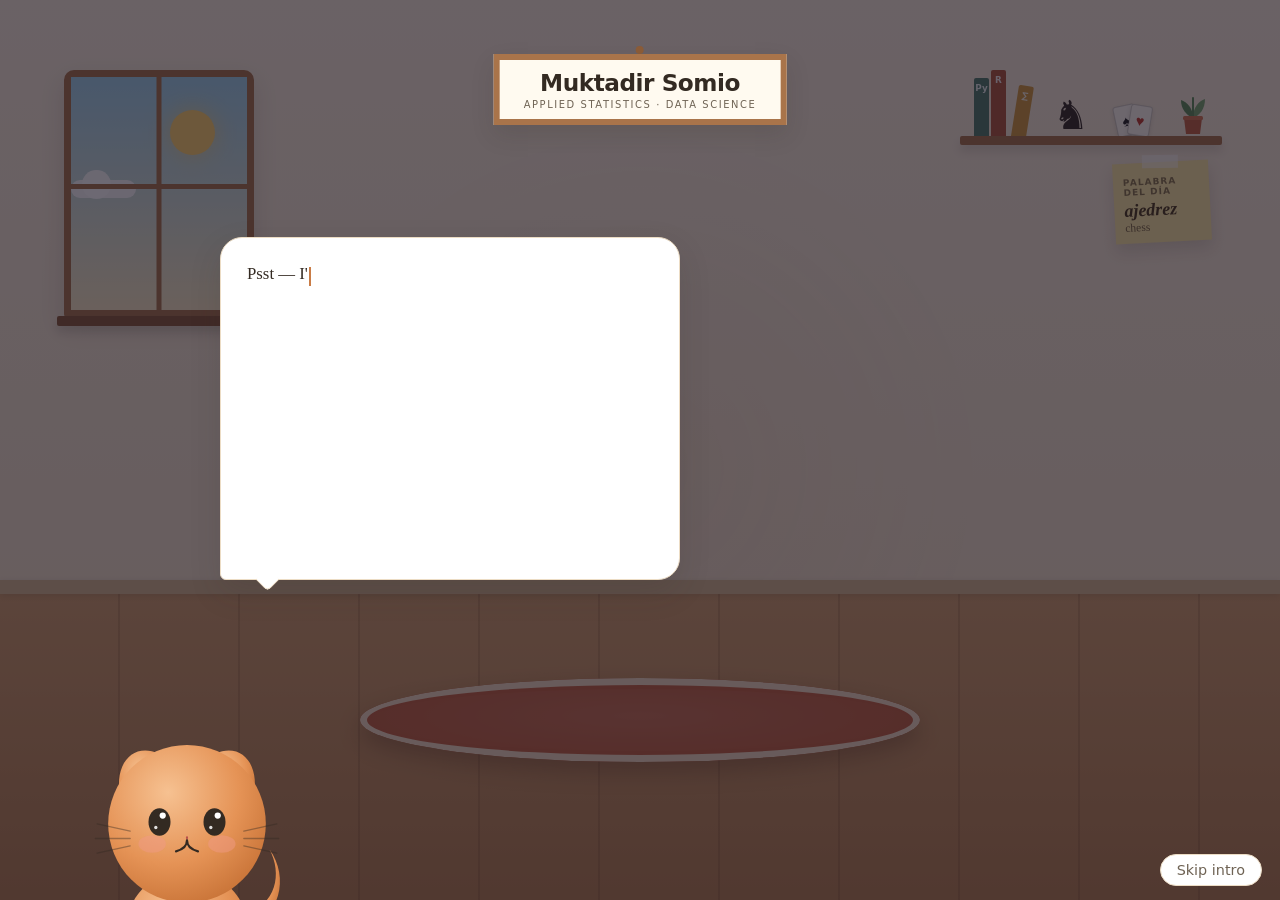
==== commit 2a1f0c37: "design" ====
--- a/index.html
+++ b/index.html
@@ -1,167 +1,248 @@
 <!DOCTYPE html>
-<!-- Muktadir Somio — personal site. Single self-contained file: push straight to a GitHub repo as index.html (GitHub Pages serves it as-is). -->
+<!-- Muktadir Somio — personal site. One self-contained file, zero external requests: push as index.html to a GitHub repo (GitHub Pages serves it as-is). -->
 <html lang="en">
 <head>
 <meta charset="UTF-8">
-<script>(function(){var t='light';try{var s=localStorage.getItem('ms-theme');t=(s==='dark'||s==='light')?s:(matchMedia('(prefers-color-scheme: dark)').matches?'dark':'light');}catch(e){}document.documentElement.setAttribute('data-theme',t);})();</script>
+<script>(function(){var t='light',s=null;try{s=localStorage.getItem('ms-theme');}catch(e){}if(s==='dark'||s==='light')t=s;else{var h=new Date().getHours();t=(h>=6&&h<18)?'light':'dark';}document.documentElement.setAttribute('data-theme',t);})();</script>
 <meta name="viewport" content="width=device-width, initial-scale=1, viewport-fit=cover">
-<meta name="theme-color" content="#faf5ec">
+<meta name="theme-color" content="#f8eddb">
 <meta name="description" content="Muktadir Somio — applied statistics & data science student, idea tinkerer.">
 <meta property="og:title" content="Muktadir Somio">
 <meta property="og:description" content="Applied statistics & data science student, idea tinkerer.">
 <link rel="icon" href="data:image/svg+xml,<svg xmlns=%22http://www.w3.org/2000/svg%22 viewBox=%220 0 100 100%22><text y=%22.9em%22 font-size=%2290%22>%F0%9F%90%B1</text></svg>">
 <title>Muktadir Somio</title>
-<link rel="preconnect" href="https://fonts.googleapis.com">
-<link rel="preconnect" href="https://fonts.gstatic.com" crossorigin>
-<link href="https://fonts.googleapis.com/css2?family=Bricolage+Grotesque:opsz,wdth,wght@12..96,75..100,200..800&family=Literata:ital,opsz,wght@0,7..72,400..700;1,7..72,400..700&display=swap" rel="stylesheet">
-<noscript><style>.bubble{opacity:1;transform:none}.navbar{visibility:visible;opacity:1;transform:none;pointer-events:auto}.hint{opacity:1}.skip{display:none}</style></noscript>
+<noscript><style>
+  .reveal{opacity:1!important;transform:none!important}.skip{display:none}.dim{display:none}.beam{opacity:1!important}
+  .cat-wrap{left:50%;bottom:var(--cat-b);transform:translateX(-50%) scale(1.2)}
+</style></noscript>
 <style>
   :root{
-    --cream:#faf5ec; --ink:#332a22; --clay:#c97c46; --clay-deep:#a85f31; --panel:#f0e6d6;
-    --link:#8c4a22; --accent-hover:#a85f31; --on-accent:#fff;
-    --nav-bg:#faf5ec; --bubble-bg:#ffffff; --shadow:rgba(51,42,34,0.1); --toggle-track:#e5d9c4; --hint-color:#6f6354;
+    --ink:#332a22; --clay:#c97c46; --clay-deep:#a85f31; --panel:#ecdcc4; --link:#8c4a22;
+    --wall-top:#f8eddb; --wall-bot:#efdcbf; --board:#d6b98e; --wood:#a9744a; --wood-dark:#8a5b37;
+    --floor-top:#d2a06c; --floor-bot:#b6804f; --plank:rgba(80,45,20,.16);
+    --rug:#c4623f; --rug-ring:#f3dcc0; --rug-shadow:rgba(60,25,10,.28);
+    --paper:#fffaf0; --bubble-bg:#ffffff; --shadow:rgba(51,42,34,.14); --hint-color:#6f6354;
+    --sky-top:#9fd3ec; --sky-bot:#f9e9c2; --moon:#f1ecd0;
+    --beam:rgba(255,236,190,.5); --dim:rgba(20,14,30,.62); --glow:.14;
+    --note-bg:#fbe7a1; --note-ink:#4a3a1c; --nb:#c97c46; --nb-dark:#a85f31; --metal:#bfb6aa; --screen:#2b2630;
     --fur-hi:#f6c191; --fur-mid:#e59356; --fur-dark:#c97438; --belly:#fbeed9; --blush:#ef9a86; --nose:#b8524a; --cat-ink:#332a22;
-    --ui:'Bricolage Grotesque','Avenir Next','Segoe UI',system-ui,sans-serif;
-    --read:'Literata',Georgia,'Times New Roman',serif;
-    --cat-w:220px; --cat-h:275px; --cat-sink:98px; --cat-scale:2.05; --cat-shift:12px; --nav-h:80px;
+    --ui:'Avenir Next','Segoe UI',system-ui,-apple-system,'Helvetica Neue',sans-serif;
+    --read:'Iowan Old Style','Palatino Linotype',Palatino,'Book Antiqua',Georgia,serif;
+    --cat-w:220px; --cat-h:275px; --cat-sink:98px; --cat-scale:1.4;
+    --rug-b:138px; --rug-h:84px; --cat-b:calc(var(--rug-b) + var(--rug-h) / 2 - 12px);
+    --floor-h:max(230px,34vh); --win-w:clamp(96px,15vw,190px); --shelf-w:clamp(150px,21vw,250px);
     color-scheme:light;
-    box-sizing:border-box; padding-top:env(safe-area-inset-top,0px); padding-bottom:env(safe-area-inset-bottom,0px);
+    padding-top:env(safe-area-inset-top,0px); padding-bottom:env(safe-area-inset-bottom,0px);
   }
   :root[data-theme="dark"]{
-    --cream:#3c332a; --ink:#f5ecdf; --clay:#e2996b; --clay-deep:#f0b585; --panel:#4c4133;
-    --link:#f0b585; --accent-hover:#e2996b; --on-accent:#2a2018;
-    --nav-bg:#3c332a; --bubble-bg:#473c2e; --shadow:rgba(0,0,0,0.3); --toggle-track:#5c503f; --hint-color:#cabda5;
+    --ink:#f5ecdf; --clay:#e2996b; --clay-deep:#f0b585; --panel:#4a3f4f; --link:#f0b585;
+    --wall-top:#2a2430; --wall-bot:#221d28; --board:#1b1720; --wood:#6b4a33; --wood-dark:#4d3322;
+    --floor-top:#3d2c23; --floor-bot:#2a1e18; --plank:rgba(0,0,0,.28);
+    --rug:#7a3a38; --rug-ring:#a8806a; --rug-shadow:rgba(0,0,0,.5);
+    --paper:#3a3140; --bubble-bg:#3b3342; --shadow:rgba(0,0,0,.4); --hint-color:#cabda5;
+    --sky-top:#121736; --sky-bot:#2b3162;
+    --beam:rgba(150,175,255,.17); --dim:rgba(6,4,14,.7); --glow:.3;
+    --note-bg:#d9c277; --metal:#7e766d;
     color-scheme:dark;
   }
-  *{box-sizing:inherit;margin:0;padding:0;}
-  html{scroll-padding-top:env(safe-area-inset-top,0px);height:100%;-webkit-text-size-adjust:100%;}
+  *{box-sizing:border-box;margin:0;padding:0;}
+  html{height:100%;-webkit-text-size-adjust:100%;}
   @supports(height:100dvh){html,body{height:100dvh;}}
-  body{height:100%;background:var(--cream);color:var(--ink);font-family:var(--ui);overflow:hidden;position:relative;
-    -webkit-font-smoothing:antialiased;opacity:0;animation:pageIn .9s ease forwards;transition:background .4s ease,color .4s ease;}
+  body{height:100%;background:var(--wall-bot);color:var(--ink);font-family:var(--ui);overflow:hidden;position:relative;
+    -webkit-font-smoothing:antialiased;opacity:0;animation:pageIn .9s ease forwards;}
   @keyframes pageIn{to{opacity:1;}}
   ::selection{background:#e6b48c;color:#2a2018;}
-  button{font-family:inherit;}
+  button{font-family:inherit;color:inherit;}
   a:focus-visible,button:focus-visible,.cat-wrap:focus-visible{outline:2px solid var(--clay);outline-offset:3px;}
   .sr-only{position:absolute;width:1px;height:1px;overflow:hidden;clip:rect(0 0 0 0);white-space:nowrap;}
 
-  .stage{position:relative;width:100%;height:100%;overflow:hidden;}
-  .stage::before{content:'';position:absolute;left:50%;top:56%;width:70vmin;height:70vmin;transform:translate(-50%,-50%);
-    background:radial-gradient(circle, var(--clay) 0%, transparent 70%);opacity:0.1;filter:blur(50px);pointer-events:none;transition:opacity 1.6s ease;}
-  body.settled .stage::before{opacity:0.2;}
-
-  .bubble{
-    position:absolute;left:min(24vw,220px);bottom:min(42vh,320px);width:min(86vw,460px);
+  /* ---------- the room ---------- */
+  .stage{position:relative;width:100%;height:100%;overflow:hidden;
+    background:linear-gradient(var(--wall-top),var(--wall-bot));transition:background .6s ease;}
+  .stage::before{content:'';position:absolute;left:50%;top:52%;width:80vmin;height:80vmin;transform:translate(-50%,-50%);
+    background:radial-gradient(circle,var(--clay) 0%,transparent 68%);opacity:.05;filter:blur(50px);pointer-events:none;z-index:1;transition:opacity 1.6s ease;}
+  body.settled .stage::before{opacity:var(--glow);}
+  .dim{position:absolute;inset:0;background:var(--dim);z-index:3;pointer-events:none;transition:opacity 1.8s ease,background .6s ease;}
+  body.settled .dim{opacity:0;}
+
+  .floor{position:absolute;left:0;right:0;bottom:0;height:var(--floor-h);z-index:1;
+    background:repeating-linear-gradient(90deg,transparent 0 118px,var(--plank) 118px 120px),linear-gradient(var(--floor-top),var(--floor-bot));
+    transition:background .6s ease;}
+  .floor::before{content:'';position:absolute;left:0;right:0;top:-14px;height:14px;background:var(--board);box-shadow:0 2px 6px var(--shadow);transition:background .6s ease;}
+  .beam{position:absolute;left:clamp(10px,6vw,110px);top:0;width:clamp(120px,24vw,340px);height:100%;background:linear-gradient(var(--beam),transparent);
+    clip-path:polygon(16% 0,100% 0,84% 100%,0 100%);opacity:0;transition:opacity 2s ease .6s;pointer-events:none;}
+  body.settled .beam{opacity:1;}
+  .rug{position:absolute;left:50%;bottom:var(--rug-b);width:min(78vw,560px);height:var(--rug-h);transform:translateX(-50%);z-index:2;border-radius:50%;
+    background:radial-gradient(ellipse at 50% 45%,rgba(255,255,255,.1),transparent 70%),var(--rug);
+    box-shadow:inset 0 0 0 7px var(--rug-ring),inset 0 0 0 11px var(--rug),0 10px 22px var(--rug-shadow);transition:background .6s ease,box-shadow .6s ease;}
+
+  /* wall: window */
+  .wall-left,.wall-right{position:absolute;top:clamp(20px,8vh,70px);z-index:2;}
+  .wall-left{left:clamp(14px,5vw,84px);}
+  .wall-right{right:clamp(14px,5vw,84px);display:flex;flex-direction:column;align-items:flex-end;gap:26px;}
+  .win{position:relative;width:var(--win-w);height:calc(var(--win-w) * 1.3);border:7px solid var(--wood);border-radius:10px 10px 3px 3px;background:var(--wood);
+    box-shadow:0 10px 24px var(--shadow);transition:border-color .6s ease;border-color:var(--wood);}
+  .win::before,.win::after{content:'';position:absolute;background:var(--wood);z-index:3;}
+  .win::before{left:50%;top:0;bottom:0;width:5px;transform:translateX(-50%);}
+  .win::after{top:46%;left:0;right:0;height:5px;}
+  .win-sill{position:absolute;left:-14px;right:-14px;bottom:-16px;height:10px;background:var(--wood-dark);border-radius:2px;box-shadow:0 6px 10px var(--shadow);}
+  .sky{position:absolute;inset:0;overflow:hidden;font-size:calc(var(--win-w) / 10);background:linear-gradient(var(--sky-top),var(--sky-bot));transition:background .8s ease;}
+  .sun{position:absolute;left:56%;top:14%;width:2.4em;aspect-ratio:1;border-radius:50%;background:#ffd36b;box-shadow:0 0 1.3em #ffd36baa;transition:transform 1s cubic-bezier(.22,1,.36,1),opacity .8s ease;}
+  .moon{position:absolute;left:54%;top:14%;width:2.2em;aspect-ratio:1;border-radius:50%;box-shadow:inset -.6em -.25em 0 0 var(--moon);filter:drop-shadow(0 0 .4em rgba(255,250,210,.55));
+    transform:translateY(8em);opacity:0;transition:transform 1s cubic-bezier(.22,1,.36,1),opacity .8s ease;}
+  .stars{position:absolute;inset:0;opacity:0;transition:opacity 1s ease;}
+  .stars::before{content:'';position:absolute;left:0;top:0;width:2px;height:2px;border-radius:50%;background:#fff;
+    box-shadow:.9em .8em #fff,3.1em 2.2em #fff,5.4em .9em #fff,2.2em 4.6em #fff,4.6em 5.8em #fff,7.4em 3.6em #fff,8.6em 7em #fff,1.4em 8em #fff;animation:twinkle 3.6s ease-in-out infinite;}
+  @keyframes twinkle{0%,100%{opacity:1;}50%{opacity:.35;}}
+  .cloud{position:absolute;top:44%;left:0;width:3.4em;height:.95em;border-radius:1em;background:rgba(255,255,255,.92);animation:drift 52s linear infinite;transition:opacity .8s ease;}
+  .cloud::before{content:'';position:absolute;left:.6em;top:-.5em;width:1.5em;height:1.5em;border-radius:50%;background:inherit;}
+  @keyframes drift{from{transform:translateX(-4em);}to{transform:translateX(12em);}}
+  [data-theme="dark"] .sun{transform:translateY(8em);opacity:0;}
+  [data-theme="dark"] .moon{transform:none;opacity:1;}
+  [data-theme="dark"] .stars{opacity:1;}
+  [data-theme="dark"] .cloud{opacity:.1;}
+
+  /* wall: shelf */
+  .shelf{position:relative;display:flex;align-items:flex-end;justify-content:space-between;gap:8px;width:var(--shelf-w);padding:0 8px;}
+  .shelf::after{content:'';position:absolute;left:-6px;right:-6px;bottom:-9px;height:9px;background:var(--wood);border-radius:2px;box-shadow:0 6px 10px var(--shadow);transition:background .6s ease;}
+  .thing{appearance:none;border:0;background:none;position:relative;cursor:pointer;display:flex;align-items:flex-end;padding:0;transition:transform .25s ease;}
+  .thing:hover,.thing:focus-visible{transform:translateY(-3px);}
+  .books{gap:2px;}
+  .book{width:15px;border-radius:2px 2px 0 0;font:700 .55rem var(--ui);color:rgba(255,255,255,.88);text-align:center;padding-top:5px;}
+  .book:nth-child(1){height:58px;background:#4f7c6a;} .book:nth-child(2){height:66px;background:#b2573b;}
+  .book:nth-child(3){height:52px;background:#d29a3d;transform:rotate(9deg);transform-origin:bottom left;margin-left:3px;}
+  .piece{font-size:2.5rem;line-height:1;font-family:'Segoe UI Symbol','Apple Symbols','Noto Sans Symbols 2',serif;color:var(--ink);}
+  .cards{width:36px;height:36px;}
+  .card{position:absolute;bottom:0;width:22px;height:31px;border-radius:3px;background:var(--paper);border:1px solid rgba(0,0,0,.18);font:700 .9rem/31px var(--read);text-align:center;box-shadow:0 2px 4px var(--shadow);}
+  .card.a{left:0;transform:rotate(-12deg);color:#222;} .card.b{right:0;transform:rotate(9deg);color:#c0392b;}
+  .plant svg{width:30px;height:46px;display:block;}
+  .tip{position:absolute;right:0;bottom:calc(100% + 10px);width:max-content;max-width:170px;padding:6px 10px;border-radius:10px 10px 3px 10px;background:var(--bubble-bg);border:1.5px solid var(--panel);
+    font:.76rem/1.35 var(--read);color:var(--ink);text-align:left;opacity:0;transform:translateY(4px);pointer-events:none;transition:opacity .25s ease,transform .25s ease;z-index:8;box-shadow:0 6px 14px var(--shadow);}
+  .thing:hover .tip,.thing:focus-visible .tip,.thing.tip-on .tip{opacity:1;transform:none;}
+  .note{appearance:none;border:0;cursor:pointer;position:relative;width:96px;padding:14px 10px 10px;background:var(--note-bg);color:var(--note-ink);transform:rotate(-3deg);text-align:left;
+    box-shadow:0 8px 16px var(--shadow);transition:transform .25s ease,background .6s ease;margin-right:6px;}
+  .note:hover{transform:rotate(-1deg) translateY(-2px);}
+  .note::before{content:'';position:absolute;left:50%;top:-7px;width:36px;height:13px;transform:translateX(-50%) rotate(2deg);background:rgba(255,255,255,.5);}
+  .nk{display:block;font:600 .56rem var(--ui);letter-spacing:.12em;text-transform:uppercase;opacity:.65;}
+  .nw{display:block;margin-top:3px;font:italic 700 1.12rem var(--read);}
+  .nm{display:block;font:.72rem var(--read);opacity:.75;}
+  .note.flip{animation:flip .4s ease;}
+  @keyframes flip{0%{transform:rotate(-3deg) scale(1);}50%{transform:rotate(3deg) scale(.94);}100%{transform:rotate(-3deg) scale(1);}}
+
+  /* name frame */
+  h1.frame-wrap{position:absolute;top:clamp(18px,6vh,56px);left:50%;transform:translateX(-50%);z-index:4;font-weight:inherit;}
+  .frame{display:block;text-decoration:none;color:var(--ink);text-align:center;white-space:nowrap;padding:10px 24px 9px;background:var(--paper);border:6px solid var(--wood);
+    box-shadow:0 10px 22px var(--shadow);transition:background .6s ease,transform .25s ease;position:relative;}
+  .frame::before{content:'';position:absolute;left:50%;top:-14px;width:8px;height:8px;border-radius:50%;background:var(--wood-dark);transform:translateX(-50%);}
+  .frame:hover{transform:rotate(-1deg);}
+  .frame b{display:block;font-size:clamp(1.05rem,2.3vw,1.45rem);font-weight:700;letter-spacing:-.02em;line-height:1.1;}
+  .frame small{display:block;margin-top:3px;font-size:.62rem;letter-spacing:.16em;text-transform:uppercase;color:var(--hint-color);}
+
+  /* light switch (theme) */
+  .switch{appearance:none;cursor:pointer;position:absolute;right:clamp(10px,3vw,40px);top:46vh;z-index:4;width:36px;height:58px;border-radius:8px;
+    background:var(--paper);border:2px solid var(--board);box-shadow:0 6px 14px var(--shadow);display:flex;align-items:center;justify-content:center;transition:background .6s ease;}
+  .switch .rocker{width:16px;height:28px;border-radius:4px;background:var(--wood);box-shadow:0 2px 4px rgba(0,0,0,.25);transform:translateY(-9px);transition:transform .35s cubic-bezier(.22,1,.36,1);}
+  [data-theme="dark"] .switch .rocker{transform:translateY(9px);}
+
+  /* things: links */
+  .things{position:absolute;left:0;right:0;bottom:calc(36px + env(safe-area-inset-bottom,0px));z-index:6;display:flex;justify-content:center;gap:clamp(18px,5vw,56px);}
+  .thing-link{display:flex;flex-direction:column;align-items:center;gap:4px;color:var(--ink);text-decoration:none;font-weight:700;font-size:.88rem;transition:transform .25s cubic-bezier(.34,1.56,.64,1);}
+  .thing-link small{font:.7rem var(--read);font-style:italic;color:var(--hint-color);font-weight:400;margin-top:-2px;}
+  .thing-link svg{width:68px;height:52px;overflow:visible;filter:drop-shadow(0 6px 5px var(--shadow));}
+  .thing-link:hover,.thing-link:focus-visible{transform:translateY(-7px) rotate(-2deg);}
+  .thing-link:hover b{color:var(--link);}
+
+  .reveal{opacity:0;transform:translateY(10px);transition:opacity .8s ease,transform .8s cubic-bezier(.22,1,.36,1);}
+  body.settled .reveal{opacity:1;transform:none;transition-delay:.7s;}
+  .things .thing-link:nth-child(2){transition-delay:.1s;}
+  footer.hint{position:absolute;bottom:calc(12px + env(safe-area-inset-bottom,0px));left:0;right:0;padding:0 120px;text-align:center;font-size:.85rem;color:var(--hint-color);letter-spacing:.01em;z-index:6;}
+
+  /* intro bubble */
+  .bubble{position:absolute;left:min(24vw,220px);bottom:min(42vh,320px);width:min(86vw,460px);z-index:10;
     background:var(--bubble-bg);border:1.5px solid var(--panel);border-radius:22px 22px 22px 6px;
     padding:22px 26px;font-family:var(--read);font-size:1.05rem;line-height:1.7;color:var(--ink);text-align:left;text-wrap:pretty;
     opacity:0;transform:translateY(12px) scale(.97);transform-origin:20% 100%;
-    transition:opacity .55s ease, transform .55s cubic-bezier(.22,1,.36,1), background .4s ease, border-color .4s ease;
-    box-shadow:0 12px 32px var(--shadow);
-  }
-  .bubble::after{content:'';position:absolute;left:38px;bottom:-9px;width:16px;height:16px;background:var(--bubble-bg);
-    border:solid var(--panel);border-width:0 1.5px 1.5px 0;border-bottom-right-radius:5px;transform:rotate(45deg);transition:background .4s ease,border-color .4s ease;}
-  .bubble.show{opacity:1;transform:translateY(0) scale(1);}
+    transition:opacity .55s ease,transform .55s cubic-bezier(.22,1,.36,1),background .4s ease,border-color .4s ease;box-shadow:0 12px 32px var(--shadow);}
+  .bubble::after{content:'';position:absolute;left:38px;bottom:-9px;width:16px;height:16px;background:var(--bubble-bg);border:solid var(--panel);border-width:0 1.5px 1.5px 0;border-bottom-right-radius:5px;transform:rotate(45deg);}
+  .bubble.show{opacity:1;transform:none;}
   .bubble .line2{display:block;margin-top:10px;font-style:italic;font-weight:600;font-size:1.12rem;color:var(--clay-deep);}
   .ghost{visibility:hidden;user-select:none;}
   .cursor{position:relative;}
   .cursor::before{content:'';position:absolute;left:1px;top:.2em;width:2px;height:1.15em;background:var(--clay);animation:blinkc 1s step-end infinite;}
   @keyframes blinkc{50%{opacity:0;}}
-
   .skip{position:fixed;right:max(18px,env(safe-area-inset-right,0px));bottom:calc(14px + env(safe-area-inset-bottom,0px));z-index:25;
-    appearance:none;background:none;border:1.5px solid var(--panel);border-radius:999px;padding:7px 16px;font-size:.9rem;font-weight:500;color:var(--hint-color);cursor:pointer;
-    opacity:0;visibility:hidden;transition:opacity .4s ease, background .25s ease, color .25s ease;}
+    appearance:none;background:var(--bubble-bg);border:1.5px solid var(--panel);border-radius:999px;padding:7px 16px;font-size:.9rem;font-weight:500;color:var(--hint-color);cursor:pointer;
+    opacity:0;visibility:hidden;transition:opacity .4s ease,background .25s ease,color .25s ease;}
   .skip.on{opacity:1;visibility:visible;}
   .skip:hover{background:var(--panel);color:var(--ink);}
 
-  .cat-wrap{
-    position:fixed;left:6vw;bottom:calc(var(--cat-sink) * -1);width:var(--cat-w);height:var(--cat-h);will-change:transform;
-    transition:left 1.9s cubic-bezier(.22,1,.36,1), bottom 1.9s cubic-bezier(.22,1,.36,1), transform 1.9s cubic-bezier(.34,1.56,.64,1);
-    z-index:5;-webkit-tap-highlight-color:transparent;
-  }
+  /* the cat */
+  .cat-wrap{position:absolute;left:6vw;bottom:calc(var(--cat-sink) * -1);width:var(--cat-w);height:var(--cat-h);z-index:5;transform-origin:50% 100%;will-change:transform;
+    transition:left 1.9s cubic-bezier(.22,1,.36,1),bottom 1.9s cubic-bezier(.22,1,.36,1),transform 1.9s cubic-bezier(.34,1.56,.64,1);-webkit-tap-highlight-color:transparent;}
   .fast .cat-wrap{transition-duration:.9s;}
-  .cat-wrap.out{ left:50%; bottom:calc(50% - var(--cat-h) / 2 - var(--cat-shift)); transform:translateX(-50%) scale(var(--cat-scale)); border-radius:36px; }
+  .cat-wrap.out{left:50%;bottom:var(--cat-b);transform:translateX(-50%) scale(var(--cat-scale));border-radius:36px;}
   .cat-wrap.sit{cursor:pointer;}
   .cat-wrap svg{width:100%;height:100%;display:block;overflow:visible;transform-origin:50% 100%;}
   .cat-wrap.petted svg{animation:squish .5s cubic-bezier(.34,1.56,.64,1);}
   @keyframes squish{0%{transform:scale(1);}30%{transform:scale(1.04,.95);}100%{transform:scale(1);}}
-  .cat-wrap.waving .arm-right{ animation:wave 1.7s ease-in-out 3; transform-origin:176px 198px; }
-  @keyframes wave{0%,100%{transform:rotate(0deg);} 30%{transform:rotate(20deg);} 55%{transform:rotate(-4deg);} 80%{transform:rotate(16deg);}}
-  .cat-wrap.sit .ear-l{ animation:earJ .6s ease; transform-origin:60px 132px; }
-  .cat-wrap.sit .ear-r{ animation:earJ .6s ease .06s; transform-origin:180px 132px; }
+  .cat-wrap.waving .arm-right{animation:wave 1.7s ease-in-out 3;transform-origin:176px 198px;}
+  @keyframes wave{0%,100%{transform:rotate(0);}30%{transform:rotate(20deg);}55%{transform:rotate(-4deg);}80%{transform:rotate(16deg);}}
+  .cat-wrap.sit .ear-l{animation:earJ .6s ease;transform-origin:60px 132px;}
+  .cat-wrap.sit .ear-r{animation:earJ .6s ease .06s;transform-origin:180px 132px;}
   @keyframes earJ{0%{transform:rotate(0);}30%{transform:rotate(-7deg);}60%{transform:rotate(5deg);}100%{transform:rotate(0);}}
-  .cat-wrap.sit .tail{ animation:tailSway 3.2s ease-in-out infinite; transform-origin:198px 235px; }
-  @keyframes tailSway{0%,100%{transform:rotate(0deg);}50%{transform:rotate(7deg);}}
+  .cat-wrap.sit .tail{animation:tailSway 3.2s ease-in-out infinite;transform-origin:198px 235px;}
+  @keyframes tailSway{0%,100%{transform:rotate(0);}50%{transform:rotate(7deg);}}
   #look{transition:transform .18s ease-out;}
-  .eyes-blink{ animation:blinke 4.6s ease-in-out infinite; transform-origin:120px 108px; }
+  .eyes-blink{animation:blinke 4.6s ease-in-out infinite;transform-origin:120px 108px;}
   @keyframes blinke{0%,90%,100%{transform:scaleY(1);}94%{transform:scaleY(.12);}}
-
-  .navbar{
-    position:fixed;top:0;left:0;right:0;width:100%;
-    display:grid;grid-template-columns:1fr auto 1fr;align-items:center;
-    padding:calc(22px + env(safe-area-inset-top,0px)) clamp(24px,5vw,52px) 22px;
-    background:var(--nav-bg);box-shadow:0 8px 28px var(--shadow);
-    opacity:0;visibility:hidden;transform:translateY(-14px);pointer-events:none;
-    transition:opacity .8s ease, transform .8s cubic-bezier(.22,1,.36,1), background .4s ease;
-    z-index:20;
-  }
-  .navbar.show{opacity:1;visibility:visible;transform:translateY(0);pointer-events:auto;}
-  .navbar .brand{justify-self:start;font-weight:700;font-size:clamp(1.4rem,2.6vw,1.65rem);letter-spacing:-.03em;font-variation-settings:'wdth' 88;color:var(--ink);white-space:nowrap;text-decoration:none;line-height:1;transition:color .2s ease, transform .2s ease;}
-  .navbar .brand:hover{color:var(--link);transform:scale(1.03);}
-  .navbar .brand:active{transform:scale(.97);}
-  .nav-links{justify-self:center;display:flex;gap:clamp(16px,3vw,32px);}
-  .nav-links a,.nav-drawer a{color:var(--link);text-decoration:none;font-size:.98rem;font-weight:600;letter-spacing:.005em;padding:10px 22px;border-radius:999px;background:var(--panel);display:inline-block;transition:background .25s ease, color .25s ease, transform .2s ease;}
-  .nav-links a:hover,.nav-drawer a:hover{background:var(--accent-hover);color:var(--on-accent);transform:translateY(-1px);}
-  .nav-links a:active,.nav-drawer a:active{transform:scale(.96);}
-  .nav-right{justify-self:end;display:flex;align-items:center;gap:16px;}
-
-  .theme-toggle{appearance:none;border:none;background:var(--toggle-track);cursor:pointer;padding:0;width:46px;height:26px;border-radius:999px;position:relative;flex-shrink:0;transition:background .35s ease;}
-  .theme-toggle .thumb{position:absolute;top:3px;left:3px;width:20px;height:20px;border-radius:50%;background:#fff;box-shadow:0 2px 6px rgba(0,0,0,.25);transition:transform .4s cubic-bezier(.22,1,.36,1);display:flex;align-items:center;justify-content:center;}
-  [data-theme="dark"] .theme-toggle .thumb{transform:translateX(20px);}
-  .theme-toggle:active .thumb{transform:scale(.92);}
-  [data-theme="dark"] .theme-toggle:active .thumb{transform:translateX(20px) scale(.92);}
-  .theme-toggle svg{position:absolute;width:13px;height:13px;transition:opacity .3s ease;}
-  .theme-toggle .sun{opacity:1;color:#e2a13a;}
-  .theme-toggle .moon{opacity:0;color:#5b6b8c;}
-  [data-theme="dark"] .theme-toggle .sun{opacity:0;}
-  [data-theme="dark"] .theme-toggle .moon{opacity:1;}
-
-  .hamburger{display:none;appearance:none;border:none;background:none;cursor:pointer;width:24px;height:18px;position:relative;flex-shrink:0;}
-  .hamburger span{position:absolute;left:0;right:0;height:2px;background:var(--ink);border-radius:2px;transition:transform .3s ease, opacity .3s ease;}
-  .hamburger span:nth-child(1){top:0;} .hamburger span:nth-child(2){top:8px;} .hamburger span:nth-child(3){top:16px;}
-  .hamburger.open span:nth-child(1){transform:translateY(8px) rotate(45deg);}
-  .hamburger.open span:nth-child(2){opacity:0;}
-  .hamburger.open span:nth-child(3){transform:translateY(-8px) rotate(-45deg);}
-
-  .nav-drawer{
-    position:fixed;top:var(--nav-h);left:0;right:0;background:var(--nav-bg);box-shadow:0 8px 28px var(--shadow);
-    display:flex;flex-direction:column;align-items:center;gap:14px;
-    max-height:0;overflow:hidden;opacity:0;visibility:hidden;padding:0 24px;
-    transition:max-height .45s cubic-bezier(.22,1,.36,1), opacity .35s ease, padding .45s ease, background .4s ease, visibility 0s .45s;
-    z-index:19;
-  }
-  .nav-drawer.open{max-height:300px;opacity:1;visibility:visible;padding:20px 24px;transition-delay:0s;}
-
-  footer.hint{position:absolute;bottom:calc(14px + env(safe-area-inset-bottom,0px));left:0;right:0;padding:0 120px;text-align:center;font-size:.95rem;color:var(--hint-color);letter-spacing:.01em;opacity:0;transition:opacity .6s ease, color .4s ease;}
-  footer.hint.show{opacity:1;}
+  .fx{position:absolute;z-index:12;pointer-events:none;font:1.1rem var(--read);font-style:italic;color:var(--blush);animation:rise 1.3s ease-out forwards;}
+  @keyframes rise{0%{opacity:0;transform:translateY(0) scale(.6);}15%{opacity:1;}100%{opacity:0;transform:translateY(-70px) scale(1.1);}}
 
   @media (prefers-reduced-motion: reduce){
-    *,*::before,*::after{animation-duration:0.01ms !important;animation-iteration-count:1 !important;transition-duration:0.01ms !important;}
-  }
-  @media (max-height:620px){ .bubble{font-size:.92rem;padding:16px 20px;} }
-  @media (min-width:641px){ .nav-drawer{display:none;} }
+    *,*::before,*::after{animation-duration:.01ms!important;animation-iteration-count:1!important;transition-duration:.01ms!important;transition-delay:0s!important;}
+  }
+  @media (max-height:500px){ .frame small,.note{display:none;} .bubble{font-size:.9rem;padding:14px 18px;} }
   @media (max-width:640px){
-    :root{--cat-w:150px;--cat-h:188px;--cat-sink:68px;}
+    :root{--cat-w:150px;--cat-h:188px;--cat-sink:68px;--rug-h:72px;--win-w:96px;--shelf-w:142px;}
+    .wall-left,.wall-right{top:max(112px,16vh);}
+    .wall-right{gap:20px;}
+    .plant{display:none;}
+    .piece{font-size:2rem;} .book{width:13px;} .cards{width:32px;}
     .bubble{left:16px;right:16px;width:auto;bottom:32vh;font-size:.95rem;padding:18px 20px;}
-    .navbar{display:flex;justify-content:space-between;padding:calc(18px + env(safe-area-inset-top,0px)) 18px 18px;}
-    .navbar .brand{font-size:1.4rem;}
-    .nav-right{gap:14px;}
-    .nav-links{display:none;}
-    .hamburger{display:block;}
-    footer.hint{padding:0 84px;font-size:.85rem;}
+    .note{width:88px;}
+    .switch{top:48vh;width:32px;height:52px;}
+    .thing-link svg{width:58px;height:44px;} .things{gap:20px;}
+    footer.hint{padding:0 84px;font-size:.78rem;}
   }
 </style>
 </head>
 <body>
 <div class="stage">
+  <div class="floor" aria-hidden="true"><div class="beam"></div></div>
+  <div class="rug" aria-hidden="true"></div>
+
+  <h1 class="frame-wrap"><a class="frame" id="brand" href="./" title="Replay the welcome" aria-label="Muktadir Somio — replay the welcome"><b>Muktadir Somio</b><small>applied statistics · data science</small></a></h1>
+
+  <div class="wall-left" aria-hidden="true">
+    <div class="win"><div class="sky"><div class="stars"></div><div class="sun"></div><div class="moon"></div><div class="cloud"></div></div><div class="win-sill"></div></div>
+  </div>
+
+  <div class="wall-right">
+    <div class="shelf">
+      <button class="thing books" type="button" aria-label="Books: Python and R" data-tip="Python is my language of choice — R runs the curriculum."><span class="book">Py</span><span class="book">R</span><span class="book">∑</span></button>
+      <button class="thing" type="button" aria-label="Chess knight" data-tip="Chess sharpens me."><span class="piece" aria-hidden="true">♞&#xFE0E;</span></button>
+      <button class="thing cards" type="button" aria-label="Playing cards" data-tip="Poker humbles me."><span class="card a">♠</span><span class="card b">♥</span></button>
+      <button class="thing plant" type="button" aria-label="Plant" data-tip="Ideas, slowly growing.">
+        <svg viewBox="0 0 30 46" aria-hidden="true"><path d="M15 28C15 18 9 12 3 10c0 9 5 15 12 18Z" fill="#5f8f5a"/><path d="M15 28c0-11 6-17 12-19 0 10-5 16-12 19Z" fill="#7aa86f"/><path d="M15 28V8" stroke="#5f8f5a" stroke-width="2" stroke-linecap="round"/><path d="M6 28h18l-2 16H8Z" fill="#c4623f"/><rect x="5" y="26" width="20" height="4" rx="1.5" fill="#d7764f"/></svg>
+      </button>
+    </div>
+    <button class="note" id="note" type="button"><span class="nk">palabra del día</span><span class="nw" id="noteWord"></span><span class="nm" id="noteMean"></span></button>
+  </div>
+
+  <button class="switch reveal" id="themeToggle" type="button" role="switch" aria-checked="false" aria-label="Light switch: dark mode" title="Light switch"><span class="rocker"></span></button>
+
+  <div class="dim" aria-hidden="true"></div>
+
   <div class="bubble" id="bubble">
     <span id="typed">Psst — I'm Muktadir Somio. Second-year Applied Statistics &amp; Data Science student at IASDS, University of Dhaka, and an idea tinkerer at heart — I play with ideas until they hold or dissolve. Chess sharpens me, poker humbles me, Python is my language of choice even though R runs the curriculum, and I'm slowly hoarding Spanish words on Duolingo. Take a look at my GitHub page for my projects, and at my Substack, where I occasionally share my thoughts, ideas, and other writings.</span><span class="cursor" id="cursor"></span><span class="ghost" id="ghost"></span>
     <span class="line2" id="line2"><span id="typed2">Have a nice day! Meow.</span><span class="ghost" id="ghost2"></span></span>
@@ -178,33 +259,24 @@
         </radialGradient>
         <filter id="soft" x="-40%" y="-40%" width="180%" height="180%"><feGaussianBlur stdDeviation="6"/></filter>
       </defs>
-
-      <ellipse cx="120" cy="286" rx="72" ry="12" fill="#000" opacity="0.14" filter="url(#soft)"/>
-
+      <ellipse cx="120" cy="286" rx="72" ry="12" fill="#000" opacity="0.2" filter="url(#soft)"/>
       <path class="tail" d="M182 224 C222 214 232 168 210 138 C224 164 218 198 182 210 Z" fill="url(#fur)"/>
-
       <path d="M52 280 C44 208 62 164 120 164 C178 164 196 208 188 280 Z" fill="url(#fur)"/>
       <path d="M84 278 C79 232 88 196 120 196 C152 196 161 232 156 278 Z" fill="var(--belly)"/>
-
       <g class="arm-right">
         <path d="M168 216 C186 210 200 216 200 232 C200 246 186 250 172 244 Z" fill="url(#fur)"/>
         <ellipse cx="195" cy="230" rx="12" ry="10" fill="var(--fur-mid)"/>
       </g>
       <path d="M72 216 C56 220 48 234 56 246 C64 256 80 252 86 240 Z" fill="url(#fur)"/>
-
       <ellipse cx="88" cy="278" rx="18" ry="11" fill="var(--belly)"/>
       <ellipse cx="152" cy="278" rx="18" ry="11" fill="var(--belly)"/>
-
       <path class="ear-l" d="M50 92 C34 42 66 10 106 44 C82 48 62 66 62 100 Z" fill="url(#fur)"/>
       <path class="ear-r" d="M190 92 C206 42 174 10 134 44 C158 48 178 66 178 100 Z" fill="url(#fur)"/>
       <path d="M58 80 C52 50 70 32 92 52 C76 56 64 68 66 86 Z" fill="var(--blush)" opacity="0.5"/>
       <path d="M182 80 C188 50 170 32 148 52 C164 56 176 68 174 86 Z" fill="var(--blush)" opacity="0.5"/>
-
       <circle cx="120" cy="110" r="86" fill="url(#fur)"/>
-
       <ellipse cx="82" cy="132" rx="15" ry="9.5" fill="var(--blush)" opacity="0.5"/>
       <ellipse cx="158" cy="132" rx="15" ry="9.5" fill="var(--blush)" opacity="0.5"/>
-
       <g id="look"><g class="eyes-blink">
         <ellipse cx="90" cy="108" rx="12" ry="15" fill="var(--cat-ink)"/>
         <ellipse cx="150" cy="108" rx="12" ry="15" fill="var(--cat-ink)"/>
@@ -213,50 +285,40 @@
         <circle cx="86" cy="114" r="1.8" fill="#fff" opacity="0.85"/>
         <circle cx="146" cy="114" r="1.8" fill="#fff" opacity="0.85"/>
       </g></g>
-
       <path d="M120 128 C116 122 124 122 120 128 Z" fill="var(--nose)"/>
       <path d="M120 128 Q120 137 108 140 M120 128 Q120 137 132 140" stroke="var(--cat-ink)" stroke-width="2.4" fill="none" stroke-linecap="round"/>
-
       <g stroke="var(--cat-ink)" stroke-width="1.5" stroke-linecap="round" opacity="0.4">
         <path d="M58 118 L22 110 M58 126 L20 126 M58 134 L22 142"/>
         <path d="M182 118 L218 110 M182 126 L220 126 M182 134 L218 142"/>
       </g>
     </svg>
   </div>
+
+  <nav class="things reveal" aria-label="Elsewhere">
+    <a class="thing-link" href="https://somiomuktadir.substack.com" target="_blank" rel="noopener noreferrer">
+      <svg viewBox="0 0 72 56" aria-hidden="true"><rect x="16" y="4" width="42" height="48" rx="4" fill="var(--nb)"/><rect x="16" y="4" width="9" height="48" rx="3" fill="var(--nb-dark)"/><path d="M32 16h18M32 24h18M32 32h12" stroke="#fff" stroke-opacity=".75" stroke-width="2.4" stroke-linecap="round"/><path d="M48 52V40l4 3 4-3v12Z" fill="#f3dcc0"/><rect x="52" y="14" width="5" height="30" rx="2" transform="rotate(24 54 29)" fill="#e9c46a"/></svg>
+      <b>Substack</b><small>writing</small>
+    </a>
+    <a class="thing-link" href="https://github.com/someoww" target="_blank" rel="noopener noreferrer">
+      <svg viewBox="0 0 72 56" aria-hidden="true"><rect x="13" y="5" width="46" height="31" rx="3" fill="var(--screen)"/><path d="M22 14h12M26 20h20M22 26h9" stroke="var(--clay)" stroke-width="2.4" stroke-linecap="round"/><circle cx="46" cy="26" r="2" fill="#7fd1a8"/><path d="M7 40h58l4 8H3Z" fill="var(--metal)"/><rect x="29" y="40" width="14" height="2.4" rx="1.2" fill="#000" opacity=".2"/></svg>
+      <b>GitHub</b><small>projects</small>
+    </a>
+    <a class="thing-link" href="mailto:somiomuktadir@gmail.com">
+      <svg viewBox="0 0 72 56" aria-hidden="true"><rect x="10" y="10" width="52" height="38" rx="4" fill="var(--paper)" stroke="var(--board)" stroke-width="1.5"/><path d="M10 13l26 21 26-21" fill="none" stroke="var(--clay-deep)" stroke-width="2.4" stroke-linejoin="round"/><circle cx="36" cy="34" r="4.5" fill="var(--rug)"/></svg>
+      <b>Email</b><small>say hi</small>
+    </a>
+  </nav>
 </div>
 
-<nav class="navbar" id="navbar" aria-label="Main">
-  <a class="brand" id="brand" href="./">Muktadir Somio</a>
-  <div class="nav-links">
-    <a href="https://somiomuktadir.substack.com" target="_blank" rel="noopener noreferrer">Substack</a>
-    <a href="https://github.com/someoww" target="_blank" rel="noopener noreferrer">GitHub</a>
-    <a href="mailto:somiomuktadir@gmail.com">Email</a>
-  </div>
-  <div class="nav-right">
-    <button class="hamburger" id="hamburger" aria-label="Open menu" aria-expanded="false" aria-controls="navDrawer"><span></span><span></span><span></span></button>
-    <button class="theme-toggle" id="themeToggle" role="switch" aria-checked="false" aria-label="Dark mode">
-      <span class="thumb">
-        <svg class="sun" viewBox="0 0 24 24" fill="none" stroke="currentColor" stroke-width="2.5"><circle cx="12" cy="12" r="4"/><path d="M12 2v2M12 20v2M4.9 4.9l1.4 1.4M17.7 17.7l1.4 1.4M2 12h2M20 12h2M4.9 19.1l1.4-1.4M17.7 6.3l1.4-1.4"/></svg>
-        <svg class="moon" viewBox="0 0 24 24" fill="currentColor"><path d="M20 14.5A8.5 8.5 0 019.5 4 8.5 8.5 0 1020 14.5Z"/></svg>
-      </span>
-    </button>
-  </div>
-</nav>
-<div class="nav-drawer" id="navDrawer">
-  <a href="https://somiomuktadir.substack.com" target="_blank" rel="noopener noreferrer">Substack</a>
-  <a href="https://github.com/someoww" target="_blank" rel="noopener noreferrer">GitHub</a>
-  <a href="mailto:somiomuktadir@gmail.com">Email</a>
-</div>
-
 <button class="skip" id="skip" type="button">Skip intro</button>
-<footer class="hint" id="hint">Applied Statistics &amp; Data Science at IASDS, University of Dhaka</footer>
+<footer class="hint reveal" id="hint">Applied Statistics &amp; Data Science at IASDS, University of Dhaka</footer>
 
 <script>
 (function(){
   var root=document.documentElement, $=function(id){return document.getElementById(id);};
-  var bubble=$('bubble'), typed=$('typed'), ghost=$('ghost'), typed2=$('typed2'), ghost2=$('ghost2'), line2=$('line2'), cursor=$('cursor'),
-      cat=$('cat'), look=$('look'), navbar=$('navbar'), hint=$('hint'), skipBtn=$('skip'),
-      hamburger=$('hamburger'), drawer=$('navDrawer'), themeToggle=$('themeToggle'), metaTheme=document.querySelector('meta[name="theme-color"]');
+  var stage=document.querySelector('.stage'), bubble=$('bubble'), typed=$('typed'), ghost=$('ghost'), typed2=$('typed2'), ghost2=$('ghost2'), line2=$('line2'), cursor=$('cursor'),
+      cat=$('cat'), look=$('look'), skipBtn=$('skip'), themeToggle=$('themeToggle'), note=$('note'), noteWord=$('noteWord'), noteMean=$('noteMean'),
+      metaTheme=document.querySelector('meta[name="theme-color"]');
   var intro=typed.textContent.trim(), outro=typed2.textContent.trim();
   var reduceMotion=window.matchMedia && matchMedia('(prefers-reduced-motion: reduce)').matches;
   var timers=[], started=false, skipped=false, finishing=false, interactive=false;
@@ -267,40 +329,45 @@
   // Typed text + invisible remainder keeps the bubble's final size and line breaks from the first character.
   typed.textContent=''; ghost.textContent=intro; typed2.textContent=''; ghost2.textContent=outro;
 
-  /* Theme */
-  var COLORS={light:'#faf5ec',dark:'#3c332a'};
-  function applyTheme(t){root.setAttribute('data-theme',t);themeToggle.setAttribute('aria-checked',t==='dark');if(metaTheme)metaTheme.setAttribute('content',COLORS[t]);}
+  /* Light switch = theme. First visit follows the local clock; the choice sticks. */
+  var COLORS={light:'#f8eddb',dark:'#2a2430'};
+  function applyTheme(t){
+    root.setAttribute('data-theme',t); themeToggle.setAttribute('aria-checked',t==='dark');
+    themeToggle.setAttribute('aria-label','Light switch: '+(t==='dark'?'night':'day')+' mode');
+    if(metaTheme)metaTheme.setAttribute('content',COLORS[t]);
+  }
   applyTheme(root.getAttribute('data-theme')||'light');
   themeToggle.addEventListener('click',function(){
     var next=root.getAttribute('data-theme')==='dark'?'light':'dark'; applyTheme(next);
     try{localStorage.setItem('ms-theme',next);}catch(e){}
   });
-  if(window.matchMedia){
-    var mq=matchMedia('(prefers-color-scheme: dark)');
-    var onSys=function(e){var s=null;try{s=localStorage.getItem('ms-theme');}catch(_){} if(!s)applyTheme(e.matches?'dark':'light');};
-    if(mq.addEventListener)mq.addEventListener('change',onSys);
-  }
-
-  /* Layout: fit the cat between the nav bar and the footer on any screen */
+
+  /* Sticky note: a Spanish word, picked by day, cycled on click */
+  var WORDS=[['gato','cat'],['hogar','home'],['ventana','window'],['luna','moon'],['ajedrez','chess'],['farol','a bluff'],['datos','data'],['azar','chance'],['tranquilo','calm'],['lluvia','rain'],['estadística','statistics'],['curioso','curious']];
+  var wi=Math.floor((Date.now()-new Date(new Date().getFullYear(),0,0))/864e5)%WORDS.length;
+  function showWord(){var w=WORDS[wi];noteWord.textContent=w[0];noteMean.textContent=w[1];note.setAttribute('aria-label','Spanish word: '+w[0]+', meaning '+w[1]+'. Tap for another.');}
+  showWord();
+  note.addEventListener('click',function(){wi=(wi+1)%WORDS.length;showWord();note.classList.remove('flip');void note.offsetWidth;note.classList.add('flip');});
+
+  /* Shelf tooltips (hover, focus, or tap) */
+  var things=Array.prototype.slice.call(document.querySelectorAll('.thing[data-tip]')), tipTimer;
+  things.forEach(function(el){
+    var tip=document.createElement('span'); tip.className='tip'; tip.setAttribute('aria-hidden','true'); tip.textContent=el.getAttribute('data-tip'); el.appendChild(tip);
+    el.addEventListener('click',function(){
+      things.forEach(function(o){if(o!==el)o.classList.remove('tip-on');});
+      el.classList.add('tip-on'); clearTimeout(tipTimer); tipTimer=setTimeout(function(){el.classList.remove('tip-on');},2600);
+    });
+  });
+
+  /* Layout: size the cat to the room (mirrors --cat-b and the frame height in CSS) */
   function fit(){
-    var navH=navbar.offsetHeight, footH=56, h=cat.offsetHeight, w=cat.offsetWidth;
-    var cap=window.innerWidth<=640?1.35:2.05;
-    var s=Math.max(.6,Math.min(cap,(window.innerHeight-navH-footH-16)/h,(window.innerWidth-40)/w));
-    root.style.setProperty('--nav-h',navH+'px');
+    var h=cat.offsetHeight, w=cat.offsetWidth, mobile=window.innerWidth<=640;
+    var catB=mobile?162:168, topR=mobile?100:128, cap=mobile?1.35:1.5;
+    var s=Math.max(.6,Math.min(cap,(window.innerHeight-catB-topR)/h,(window.innerWidth-40)/w));
     root.style.setProperty('--cat-scale',s.toFixed(3));
-    root.style.setProperty('--cat-shift',Math.round((navH-footH)/2)+'px');
   }
   window.addEventListener('resize',function(){requestAnimationFrame(fit);});
   fit();
-
-  /* Menu */
-  function setDrawer(open){
-    hamburger.classList.toggle('open',open); drawer.classList.toggle('open',open);
-    hamburger.setAttribute('aria-expanded',open); hamburger.setAttribute('aria-label',open?'Close menu':'Open menu');
-  }
-  hamburger.addEventListener('click',function(){setDrawer(!drawer.classList.contains('open'));});
-  Array.prototype.forEach.call(drawer.querySelectorAll('a'),function(a){a.addEventListener('click',function(){setDrawer(false);});});
-  document.addEventListener('click',function(e){if(drawer.classList.contains('open')&&!drawer.contains(e.target)&&!hamburger.contains(e.target))setDrawer(false);});
   $('brand').addEventListener('click',function(e){e.preventDefault();location.reload();});
 
   /* Intro: typing with natural pauses at punctuation */
@@ -335,9 +402,8 @@
     later(sit,fast?1100:2400);
   }
   function sit(){
-    cat.classList.add('sit','waving'); document.body.classList.add('settled');
+    cat.classList.add('sit','waving'); document.body.classList.add('settled'); // lights on
     later(function(){
-      navbar.classList.add('show'); hint.classList.add('show');
       cat.setAttribute('role','button'); cat.setAttribute('tabindex','0'); cat.setAttribute('aria-label','Pet the cat');
       interactive=true;
     },350);
@@ -348,12 +414,9 @@
     cursor.style.display='none'; finish(true);
   }
   skipBtn.addEventListener('click',skip);
-  document.addEventListener('keydown',function(e){
-    if(e.key!=='Escape')return;
-    if(drawer.classList.contains('open'))setDrawer(false); else skip();
-  });
-
-  /* The cat: eyes follow the pointer, a click gets a wave back */
+  document.addEventListener('keydown',function(e){if(e.key==='Escape')skip();});
+
+  /* The cat: eyes follow the pointer; a click gets a wave, a squish and a little purr */
   window.addEventListener('pointermove',function(e){
     if(!interactive)return;
     var r=cat.getBoundingClientRect(), dx=e.clientX-(r.left+r.width/2), dy=e.clientY-(r.top+r.height*.37);
@@ -364,21 +427,21 @@
   function pet(){
     if(!interactive)return;
     cat.classList.remove('waving','petted'); void cat.offsetWidth; cat.classList.add('waving','petted');
+    var r=cat.getBoundingClientRect(), sr=stage.getBoundingClientRect(), f=document.createElement('span');
+    f.className='fx'; f.textContent=Math.random()<.25?'purr…':'♥';
+    f.style.left=(r.left-sr.left+r.width*(.3+Math.random()*.4))+'px'; f.style.top=(r.top-sr.top+r.height*.1)+'px';
+    stage.appendChild(f); setTimeout(function(){f.remove();},1400);
   }
   cat.addEventListener('click',pet);
   cat.addEventListener('keydown',function(e){if(e.key==='Enter'||e.key===' '){e.preventDefault();pet();}});
 
-  /* Begin once fonts are ready so the type doesn't reflow mid-intro */
+  /* Begin once fonts/layout are ready so nothing reflows mid-intro */
   function begin(){
     if(started)return; started=true; fit();
     if(reduceMotion){finishing=true;cat.classList.add('out');sit();return;}
     skipBtn.classList.add('on'); later(start,700);
   }
-  function onLoaded(){
-    var ready=(document.fonts&&document.fonts.ready)||Promise.resolve();
-    Promise.race([ready,new Promise(function(r){setTimeout(r,1800);})]).then(begin);
-  }
-  if(document.readyState==='complete')onLoaded(); else window.addEventListener('load',onLoaded);
+  if(document.readyState==='complete')begin(); else window.addEventListener('load',begin);
 })();
 </script>
 </body>
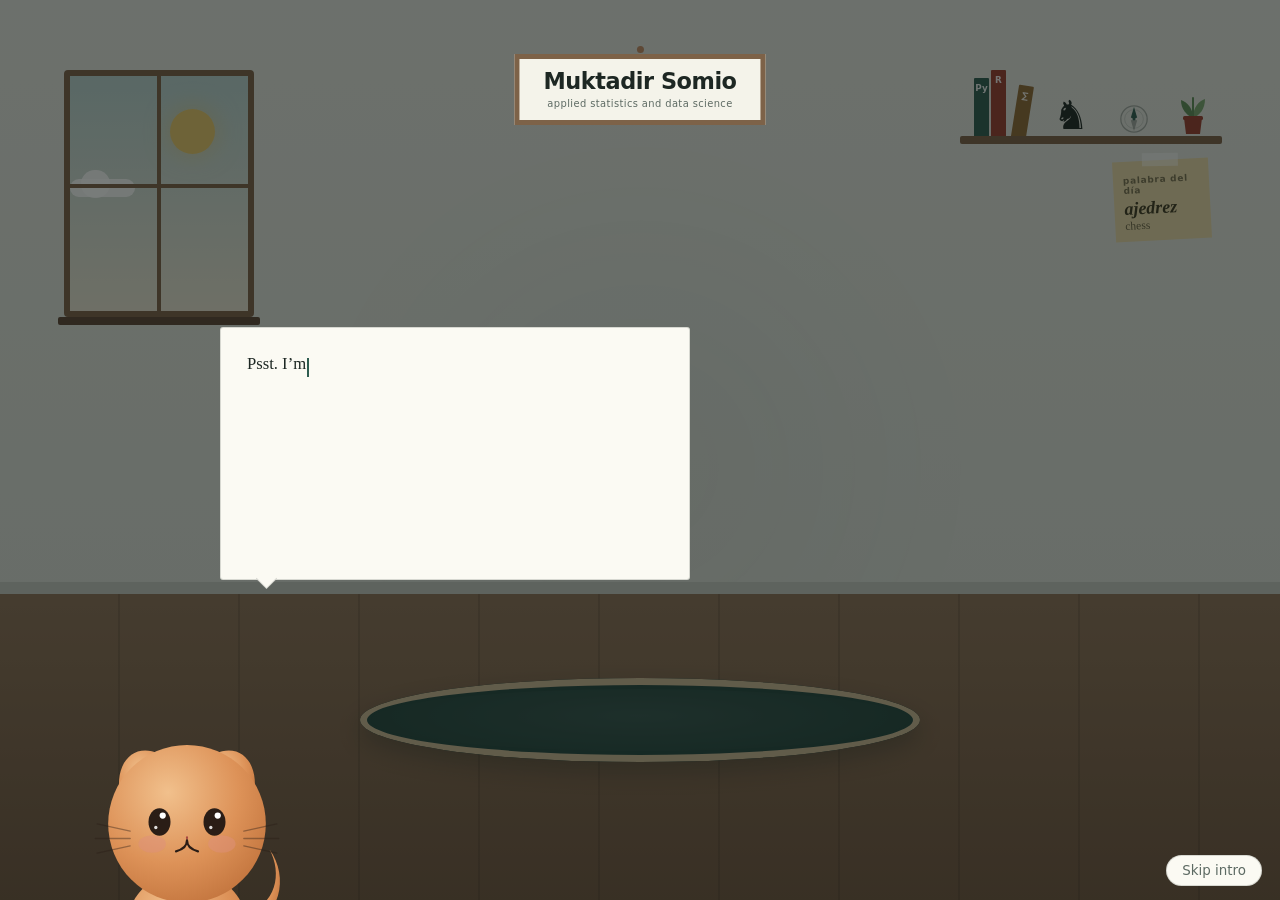
==== commit 7a881aa8: "design overhaul" ====
--- a/index.html
+++ b/index.html
@@ -1,227 +1,31 @@
 <!DOCTYPE html>
-<!-- Muktadir Somio — personal site. One self-contained file, zero external requests: push as index.html to a GitHub repo (GitHub Pages serves it as-is). -->
 <html lang="en">
 <head>
 <meta charset="UTF-8">
-<script>(function(){var t='light',s=null;try{s=localStorage.getItem('ms-theme');}catch(e){}if(s==='dark'||s==='light')t=s;else{var h=new Date().getHours();t=(h>=6&&h<18)?'light':'dark';}document.documentElement.setAttribute('data-theme',t);})();</script>
+<script src="js/theme.js"></script>
 <meta name="viewport" content="width=device-width, initial-scale=1, viewport-fit=cover">
-<meta name="theme-color" content="#f8eddb">
-<meta name="description" content="Muktadir Somio — applied statistics & data science student, idea tinkerer.">
+<meta name="theme-color" content="#e3e6de">
+<meta name="description" content="Muktadir Somio, applied statistics and data science student at the University of Dhaka.">
 <meta property="og:title" content="Muktadir Somio">
-<meta property="og:description" content="Applied statistics & data science student, idea tinkerer.">
+<meta property="og:description" content="Applied statistics and data science student at the University of Dhaka.">
 <link rel="icon" href="data:image/svg+xml,<svg xmlns=%22http://www.w3.org/2000/svg%22 viewBox=%220 0 100 100%22><text y=%22.9em%22 font-size=%2290%22>%F0%9F%90%B1</text></svg>">
+<link rel="stylesheet" href="css/tokens.css">
+<link rel="stylesheet" href="css/home.css">
 <title>Muktadir Somio</title>
 <noscript><style>
-  .reveal{opacity:1!important;transform:none!important}.skip{display:none}.dim{display:none}.beam{opacity:1!important}
+  .settle{opacity:1!important;pointer-events:auto!important}
+  .skip{display:none}
+  .dim{display:none}
+  .beam{opacity:1!important}
   .cat-wrap{left:50%;bottom:var(--cat-b);transform:translateX(-50%) scale(1.2)}
 </style></noscript>
-<style>
-  :root{
-    --ink:#332a22; --clay:#c97c46; --clay-deep:#a85f31; --panel:#ecdcc4; --link:#8c4a22;
-    --wall-top:#f8eddb; --wall-bot:#efdcbf; --board:#d6b98e; --wood:#a9744a; --wood-dark:#8a5b37;
-    --floor-top:#d2a06c; --floor-bot:#b6804f; --plank:rgba(80,45,20,.16);
-    --rug:#c4623f; --rug-ring:#f3dcc0; --rug-shadow:rgba(60,25,10,.28);
-    --paper:#fffaf0; --bubble-bg:#ffffff; --shadow:rgba(51,42,34,.14); --hint-color:#6f6354;
-    --sky-top:#9fd3ec; --sky-bot:#f9e9c2; --moon:#f1ecd0;
-    --beam:rgba(255,236,190,.5); --dim:rgba(20,14,30,.62); --glow:.14;
-    --note-bg:#fbe7a1; --note-ink:#4a3a1c; --nb:#c97c46; --nb-dark:#a85f31; --metal:#bfb6aa; --screen:#2b2630;
-    --fur-hi:#f6c191; --fur-mid:#e59356; --fur-dark:#c97438; --belly:#fbeed9; --blush:#ef9a86; --nose:#b8524a; --cat-ink:#332a22;
-    --ui:'Avenir Next','Segoe UI',system-ui,-apple-system,'Helvetica Neue',sans-serif;
-    --read:'Iowan Old Style','Palatino Linotype',Palatino,'Book Antiqua',Georgia,serif;
-    --cat-w:220px; --cat-h:275px; --cat-sink:98px; --cat-scale:1.4;
-    --rug-b:138px; --rug-h:84px; --cat-b:calc(var(--rug-b) + var(--rug-h) / 2 - 12px);
-    --floor-h:max(230px,34vh); --win-w:clamp(96px,15vw,190px); --shelf-w:clamp(150px,21vw,250px);
-    color-scheme:light;
-    padding-top:env(safe-area-inset-top,0px); padding-bottom:env(safe-area-inset-bottom,0px);
-  }
-  :root[data-theme="dark"]{
-    --ink:#f5ecdf; --clay:#e2996b; --clay-deep:#f0b585; --panel:#4a3f4f; --link:#f0b585;
-    --wall-top:#2a2430; --wall-bot:#221d28; --board:#1b1720; --wood:#6b4a33; --wood-dark:#4d3322;
-    --floor-top:#3d2c23; --floor-bot:#2a1e18; --plank:rgba(0,0,0,.28);
-    --rug:#7a3a38; --rug-ring:#a8806a; --rug-shadow:rgba(0,0,0,.5);
-    --paper:#3a3140; --bubble-bg:#3b3342; --shadow:rgba(0,0,0,.4); --hint-color:#cabda5;
-    --sky-top:#121736; --sky-bot:#2b3162;
-    --beam:rgba(150,175,255,.17); --dim:rgba(6,4,14,.7); --glow:.3;
-    --note-bg:#d9c277; --metal:#7e766d;
-    color-scheme:dark;
-  }
-  *{box-sizing:border-box;margin:0;padding:0;}
-  html{height:100%;-webkit-text-size-adjust:100%;}
-  @supports(height:100dvh){html,body{height:100dvh;}}
-  body{height:100%;background:var(--wall-bot);color:var(--ink);font-family:var(--ui);overflow:hidden;position:relative;
-    -webkit-font-smoothing:antialiased;opacity:0;animation:pageIn .9s ease forwards;}
-  @keyframes pageIn{to{opacity:1;}}
-  ::selection{background:#e6b48c;color:#2a2018;}
-  button{font-family:inherit;color:inherit;}
-  a:focus-visible,button:focus-visible,.cat-wrap:focus-visible{outline:2px solid var(--clay);outline-offset:3px;}
-  .sr-only{position:absolute;width:1px;height:1px;overflow:hidden;clip:rect(0 0 0 0);white-space:nowrap;}
-
-  /* ---------- the room ---------- */
-  .stage{position:relative;width:100%;height:100%;overflow:hidden;
-    background:linear-gradient(var(--wall-top),var(--wall-bot));transition:background .6s ease;}
-  .stage::before{content:'';position:absolute;left:50%;top:52%;width:80vmin;height:80vmin;transform:translate(-50%,-50%);
-    background:radial-gradient(circle,var(--clay) 0%,transparent 68%);opacity:.05;filter:blur(50px);pointer-events:none;z-index:1;transition:opacity 1.6s ease;}
-  body.settled .stage::before{opacity:var(--glow);}
-  .dim{position:absolute;inset:0;background:var(--dim);z-index:3;pointer-events:none;transition:opacity 1.8s ease,background .6s ease;}
-  body.settled .dim{opacity:0;}
-
-  .floor{position:absolute;left:0;right:0;bottom:0;height:var(--floor-h);z-index:1;
-    background:repeating-linear-gradient(90deg,transparent 0 118px,var(--plank) 118px 120px),linear-gradient(var(--floor-top),var(--floor-bot));
-    transition:background .6s ease;}
-  .floor::before{content:'';position:absolute;left:0;right:0;top:-14px;height:14px;background:var(--board);box-shadow:0 2px 6px var(--shadow);transition:background .6s ease;}
-  .beam{position:absolute;left:clamp(10px,6vw,110px);top:0;width:clamp(120px,24vw,340px);height:100%;background:linear-gradient(var(--beam),transparent);
-    clip-path:polygon(16% 0,100% 0,84% 100%,0 100%);opacity:0;transition:opacity 2s ease .6s;pointer-events:none;}
-  body.settled .beam{opacity:1;}
-  .rug{position:absolute;left:50%;bottom:var(--rug-b);width:min(78vw,560px);height:var(--rug-h);transform:translateX(-50%);z-index:2;border-radius:50%;
-    background:radial-gradient(ellipse at 50% 45%,rgba(255,255,255,.1),transparent 70%),var(--rug);
-    box-shadow:inset 0 0 0 7px var(--rug-ring),inset 0 0 0 11px var(--rug),0 10px 22px var(--rug-shadow);transition:background .6s ease,box-shadow .6s ease;}
-
-  /* wall: window */
-  .wall-left,.wall-right{position:absolute;top:clamp(20px,8vh,70px);z-index:2;}
-  .wall-left{left:clamp(14px,5vw,84px);}
-  .wall-right{right:clamp(14px,5vw,84px);display:flex;flex-direction:column;align-items:flex-end;gap:26px;}
-  .win{position:relative;width:var(--win-w);height:calc(var(--win-w) * 1.3);border:7px solid var(--wood);border-radius:10px 10px 3px 3px;background:var(--wood);
-    box-shadow:0 10px 24px var(--shadow);transition:border-color .6s ease;border-color:var(--wood);}
-  .win::before,.win::after{content:'';position:absolute;background:var(--wood);z-index:3;}
-  .win::before{left:50%;top:0;bottom:0;width:5px;transform:translateX(-50%);}
-  .win::after{top:46%;left:0;right:0;height:5px;}
-  .win-sill{position:absolute;left:-14px;right:-14px;bottom:-16px;height:10px;background:var(--wood-dark);border-radius:2px;box-shadow:0 6px 10px var(--shadow);}
-  .sky{position:absolute;inset:0;overflow:hidden;font-size:calc(var(--win-w) / 10);background:linear-gradient(var(--sky-top),var(--sky-bot));transition:background .8s ease;}
-  .sun{position:absolute;left:56%;top:14%;width:2.4em;aspect-ratio:1;border-radius:50%;background:#ffd36b;box-shadow:0 0 1.3em #ffd36baa;transition:transform 1s cubic-bezier(.22,1,.36,1),opacity .8s ease;}
-  .moon{position:absolute;left:54%;top:14%;width:2.2em;aspect-ratio:1;border-radius:50%;box-shadow:inset -.6em -.25em 0 0 var(--moon);filter:drop-shadow(0 0 .4em rgba(255,250,210,.55));
-    transform:translateY(8em);opacity:0;transition:transform 1s cubic-bezier(.22,1,.36,1),opacity .8s ease;}
-  .stars{position:absolute;inset:0;opacity:0;transition:opacity 1s ease;}
-  .stars::before{content:'';position:absolute;left:0;top:0;width:2px;height:2px;border-radius:50%;background:#fff;
-    box-shadow:.9em .8em #fff,3.1em 2.2em #fff,5.4em .9em #fff,2.2em 4.6em #fff,4.6em 5.8em #fff,7.4em 3.6em #fff,8.6em 7em #fff,1.4em 8em #fff;animation:twinkle 3.6s ease-in-out infinite;}
-  @keyframes twinkle{0%,100%{opacity:1;}50%{opacity:.35;}}
-  .cloud{position:absolute;top:44%;left:0;width:3.4em;height:.95em;border-radius:1em;background:rgba(255,255,255,.92);animation:drift 52s linear infinite;transition:opacity .8s ease;}
-  .cloud::before{content:'';position:absolute;left:.6em;top:-.5em;width:1.5em;height:1.5em;border-radius:50%;background:inherit;}
-  @keyframes drift{from{transform:translateX(-4em);}to{transform:translateX(12em);}}
-  [data-theme="dark"] .sun{transform:translateY(8em);opacity:0;}
-  [data-theme="dark"] .moon{transform:none;opacity:1;}
-  [data-theme="dark"] .stars{opacity:1;}
-  [data-theme="dark"] .cloud{opacity:.1;}
-
-  /* wall: shelf */
-  .shelf{position:relative;display:flex;align-items:flex-end;justify-content:space-between;gap:8px;width:var(--shelf-w);padding:0 8px;}
-  .shelf::after{content:'';position:absolute;left:-6px;right:-6px;bottom:-9px;height:9px;background:var(--wood);border-radius:2px;box-shadow:0 6px 10px var(--shadow);transition:background .6s ease;}
-  .thing{appearance:none;border:0;background:none;position:relative;cursor:pointer;display:flex;align-items:flex-end;padding:0;transition:transform .25s ease;}
-  .thing:hover,.thing:focus-visible{transform:translateY(-3px);}
-  .books{gap:2px;}
-  .book{width:15px;border-radius:2px 2px 0 0;font:700 .55rem var(--ui);color:rgba(255,255,255,.88);text-align:center;padding-top:5px;}
-  .book:nth-child(1){height:58px;background:#4f7c6a;} .book:nth-child(2){height:66px;background:#b2573b;}
-  .book:nth-child(3){height:52px;background:#d29a3d;transform:rotate(9deg);transform-origin:bottom left;margin-left:3px;}
-  .piece{font-size:2.5rem;line-height:1;font-family:'Segoe UI Symbol','Apple Symbols','Noto Sans Symbols 2',serif;color:var(--ink);}
-  .cards{width:36px;height:36px;}
-  .card{position:absolute;bottom:0;width:22px;height:31px;border-radius:3px;background:var(--paper);border:1px solid rgba(0,0,0,.18);font:700 .9rem/31px var(--read);text-align:center;box-shadow:0 2px 4px var(--shadow);}
-  .card.a{left:0;transform:rotate(-12deg);color:#222;} .card.b{right:0;transform:rotate(9deg);color:#c0392b;}
-  .plant svg{width:30px;height:46px;display:block;}
-  .tip{position:absolute;right:0;bottom:calc(100% + 10px);width:max-content;max-width:170px;padding:6px 10px;border-radius:10px 10px 3px 10px;background:var(--bubble-bg);border:1.5px solid var(--panel);
-    font:.76rem/1.35 var(--read);color:var(--ink);text-align:left;opacity:0;transform:translateY(4px);pointer-events:none;transition:opacity .25s ease,transform .25s ease;z-index:8;box-shadow:0 6px 14px var(--shadow);}
-  .thing:hover .tip,.thing:focus-visible .tip,.thing.tip-on .tip{opacity:1;transform:none;}
-  .note{appearance:none;border:0;cursor:pointer;position:relative;width:96px;padding:14px 10px 10px;background:var(--note-bg);color:var(--note-ink);transform:rotate(-3deg);text-align:left;
-    box-shadow:0 8px 16px var(--shadow);transition:transform .25s ease,background .6s ease;margin-right:6px;}
-  .note:hover{transform:rotate(-1deg) translateY(-2px);}
-  .note::before{content:'';position:absolute;left:50%;top:-7px;width:36px;height:13px;transform:translateX(-50%) rotate(2deg);background:rgba(255,255,255,.5);}
-  .nk{display:block;font:600 .56rem var(--ui);letter-spacing:.12em;text-transform:uppercase;opacity:.65;}
-  .nw{display:block;margin-top:3px;font:italic 700 1.12rem var(--read);}
-  .nm{display:block;font:.72rem var(--read);opacity:.75;}
-  .note.flip{animation:flip .4s ease;}
-  @keyframes flip{0%{transform:rotate(-3deg) scale(1);}50%{transform:rotate(3deg) scale(.94);}100%{transform:rotate(-3deg) scale(1);}}
-
-  /* name frame */
-  h1.frame-wrap{position:absolute;top:clamp(18px,6vh,56px);left:50%;transform:translateX(-50%);z-index:4;font-weight:inherit;}
-  .frame{display:block;text-decoration:none;color:var(--ink);text-align:center;white-space:nowrap;padding:10px 24px 9px;background:var(--paper);border:6px solid var(--wood);
-    box-shadow:0 10px 22px var(--shadow);transition:background .6s ease,transform .25s ease;position:relative;}
-  .frame::before{content:'';position:absolute;left:50%;top:-14px;width:8px;height:8px;border-radius:50%;background:var(--wood-dark);transform:translateX(-50%);}
-  .frame:hover{transform:rotate(-1deg);}
-  .frame b{display:block;font-size:clamp(1.05rem,2.3vw,1.45rem);font-weight:700;letter-spacing:-.02em;line-height:1.1;}
-  .frame small{display:block;margin-top:3px;font-size:.62rem;letter-spacing:.16em;text-transform:uppercase;color:var(--hint-color);}
-
-  /* light switch (theme) */
-  .switch{appearance:none;cursor:pointer;position:absolute;right:clamp(10px,3vw,40px);top:46vh;z-index:4;width:36px;height:58px;border-radius:8px;
-    background:var(--paper);border:2px solid var(--board);box-shadow:0 6px 14px var(--shadow);display:flex;align-items:center;justify-content:center;transition:background .6s ease;}
-  .switch .rocker{width:16px;height:28px;border-radius:4px;background:var(--wood);box-shadow:0 2px 4px rgba(0,0,0,.25);transform:translateY(-9px);transition:transform .35s cubic-bezier(.22,1,.36,1);}
-  [data-theme="dark"] .switch .rocker{transform:translateY(9px);}
-
-  /* things: links */
-  .things{position:absolute;left:0;right:0;bottom:calc(36px + env(safe-area-inset-bottom,0px));z-index:6;display:flex;justify-content:center;gap:clamp(18px,5vw,56px);}
-  .thing-link{display:flex;flex-direction:column;align-items:center;gap:4px;color:var(--ink);text-decoration:none;font-weight:700;font-size:.88rem;transition:transform .25s cubic-bezier(.34,1.56,.64,1);}
-  .thing-link small{font:.7rem var(--read);font-style:italic;color:var(--hint-color);font-weight:400;margin-top:-2px;}
-  .thing-link svg{width:68px;height:52px;overflow:visible;filter:drop-shadow(0 6px 5px var(--shadow));}
-  .thing-link:hover,.thing-link:focus-visible{transform:translateY(-7px) rotate(-2deg);}
-  .thing-link:hover b{color:var(--link);}
-
-  .reveal{opacity:0;transform:translateY(10px);transition:opacity .8s ease,transform .8s cubic-bezier(.22,1,.36,1);}
-  body.settled .reveal{opacity:1;transform:none;transition-delay:.7s;}
-  .things .thing-link:nth-child(2){transition-delay:.1s;}
-  footer.hint{position:absolute;bottom:calc(12px + env(safe-area-inset-bottom,0px));left:0;right:0;padding:0 120px;text-align:center;font-size:.85rem;color:var(--hint-color);letter-spacing:.01em;z-index:6;}
-
-  /* intro bubble */
-  .bubble{position:absolute;left:min(24vw,220px);bottom:min(42vh,320px);width:min(86vw,460px);z-index:10;
-    background:var(--bubble-bg);border:1.5px solid var(--panel);border-radius:22px 22px 22px 6px;
-    padding:22px 26px;font-family:var(--read);font-size:1.05rem;line-height:1.7;color:var(--ink);text-align:left;text-wrap:pretty;
-    opacity:0;transform:translateY(12px) scale(.97);transform-origin:20% 100%;
-    transition:opacity .55s ease,transform .55s cubic-bezier(.22,1,.36,1),background .4s ease,border-color .4s ease;box-shadow:0 12px 32px var(--shadow);}
-  .bubble::after{content:'';position:absolute;left:38px;bottom:-9px;width:16px;height:16px;background:var(--bubble-bg);border:solid var(--panel);border-width:0 1.5px 1.5px 0;border-bottom-right-radius:5px;transform:rotate(45deg);}
-  .bubble.show{opacity:1;transform:none;}
-  .bubble .line2{display:block;margin-top:10px;font-style:italic;font-weight:600;font-size:1.12rem;color:var(--clay-deep);}
-  .ghost{visibility:hidden;user-select:none;}
-  .cursor{position:relative;}
-  .cursor::before{content:'';position:absolute;left:1px;top:.2em;width:2px;height:1.15em;background:var(--clay);animation:blinkc 1s step-end infinite;}
-  @keyframes blinkc{50%{opacity:0;}}
-  .skip{position:fixed;right:max(18px,env(safe-area-inset-right,0px));bottom:calc(14px + env(safe-area-inset-bottom,0px));z-index:25;
-    appearance:none;background:var(--bubble-bg);border:1.5px solid var(--panel);border-radius:999px;padding:7px 16px;font-size:.9rem;font-weight:500;color:var(--hint-color);cursor:pointer;
-    opacity:0;visibility:hidden;transition:opacity .4s ease,background .25s ease,color .25s ease;}
-  .skip.on{opacity:1;visibility:visible;}
-  .skip:hover{background:var(--panel);color:var(--ink);}
-
-  /* the cat */
-  .cat-wrap{position:absolute;left:6vw;bottom:calc(var(--cat-sink) * -1);width:var(--cat-w);height:var(--cat-h);z-index:5;transform-origin:50% 100%;will-change:transform;
-    transition:left 1.9s cubic-bezier(.22,1,.36,1),bottom 1.9s cubic-bezier(.22,1,.36,1),transform 1.9s cubic-bezier(.34,1.56,.64,1);-webkit-tap-highlight-color:transparent;}
-  .fast .cat-wrap{transition-duration:.9s;}
-  .cat-wrap.out{left:50%;bottom:var(--cat-b);transform:translateX(-50%) scale(var(--cat-scale));border-radius:36px;}
-  .cat-wrap.sit{cursor:pointer;}
-  .cat-wrap svg{width:100%;height:100%;display:block;overflow:visible;transform-origin:50% 100%;}
-  .cat-wrap.petted svg{animation:squish .5s cubic-bezier(.34,1.56,.64,1);}
-  @keyframes squish{0%{transform:scale(1);}30%{transform:scale(1.04,.95);}100%{transform:scale(1);}}
-  .cat-wrap.waving .arm-right{animation:wave 1.7s ease-in-out 3;transform-origin:176px 198px;}
-  @keyframes wave{0%,100%{transform:rotate(0);}30%{transform:rotate(20deg);}55%{transform:rotate(-4deg);}80%{transform:rotate(16deg);}}
-  .cat-wrap.sit .ear-l{animation:earJ .6s ease;transform-origin:60px 132px;}
-  .cat-wrap.sit .ear-r{animation:earJ .6s ease .06s;transform-origin:180px 132px;}
-  @keyframes earJ{0%{transform:rotate(0);}30%{transform:rotate(-7deg);}60%{transform:rotate(5deg);}100%{transform:rotate(0);}}
-  .cat-wrap.sit .tail{animation:tailSway 3.2s ease-in-out infinite;transform-origin:198px 235px;}
-  @keyframes tailSway{0%,100%{transform:rotate(0);}50%{transform:rotate(7deg);}}
-  #look{transition:transform .18s ease-out;}
-  .eyes-blink{animation:blinke 4.6s ease-in-out infinite;transform-origin:120px 108px;}
-  @keyframes blinke{0%,90%,100%{transform:scaleY(1);}94%{transform:scaleY(.12);}}
-  .fx{position:absolute;z-index:12;pointer-events:none;font:1.1rem var(--read);font-style:italic;color:var(--blush);animation:rise 1.3s ease-out forwards;}
-  @keyframes rise{0%{opacity:0;transform:translateY(0) scale(.6);}15%{opacity:1;}100%{opacity:0;transform:translateY(-70px) scale(1.1);}}
-
-  @media (prefers-reduced-motion: reduce){
-    *,*::before,*::after{animation-duration:.01ms!important;animation-iteration-count:1!important;transition-duration:.01ms!important;transition-delay:0s!important;}
-  }
-  @media (max-height:500px){ .frame small,.note{display:none;} .bubble{font-size:.9rem;padding:14px 18px;} }
-  @media (max-width:640px){
-    :root{--cat-w:150px;--cat-h:188px;--cat-sink:68px;--rug-h:72px;--win-w:96px;--shelf-w:142px;}
-    .wall-left,.wall-right{top:max(112px,16vh);}
-    .wall-right{gap:20px;}
-    .plant{display:none;}
-    .piece{font-size:2rem;} .book{width:13px;} .cards{width:32px;}
-    .bubble{left:16px;right:16px;width:auto;bottom:32vh;font-size:.95rem;padding:18px 20px;}
-    .note{width:88px;}
-    .switch{top:48vh;width:32px;height:52px;}
-    .thing-link svg{width:58px;height:44px;} .things{gap:20px;}
-    footer.hint{padding:0 84px;font-size:.78rem;}
-  }
-</style>
 </head>
 <body>
 <div class="stage">
   <div class="floor" aria-hidden="true"><div class="beam"></div></div>
   <div class="rug" aria-hidden="true"></div>
 
-  <h1 class="frame-wrap"><a class="frame" id="brand" href="./" title="Replay the welcome" aria-label="Muktadir Somio — replay the welcome"><b>Muktadir Somio</b><small>applied statistics · data science</small></a></h1>
+  <h1 class="frame-wrap"><a class="frame" id="brand" href="./" title="Replay the welcome" aria-label="Muktadir Somio, replay the welcome"><b>Muktadir Somio</b><small>applied statistics and data science</small></a></h1>
 
   <div class="wall-left" aria-hidden="true">
     <div class="win"><div class="sky"><div class="stars"></div><div class="sun"></div><div class="moon"></div><div class="cloud"></div></div><div class="win-sill"></div></div>
@@ -229,23 +33,31 @@
 
   <div class="wall-right">
     <div class="shelf">
-      <button class="thing books" type="button" aria-label="Books: Python and R" data-tip="Python is my language of choice — R runs the curriculum."><span class="book">Py</span><span class="book">R</span><span class="book">∑</span></button>
+      <button class="thing books" type="button" aria-label="Books: Python and R" data-tip="Python is my language of choice. R runs the curriculum."><span class="book">Py</span><span class="book">R</span><span class="book">∑</span></button>
       <button class="thing" type="button" aria-label="Chess knight" data-tip="Chess sharpens me."><span class="piece" aria-hidden="true">♞&#xFE0E;</span></button>
-      <button class="thing cards" type="button" aria-label="Playing cards" data-tip="Poker humbles me."><span class="card a">♠</span><span class="card b">♥</span></button>
-      <button class="thing plant" type="button" aria-label="Plant" data-tip="Ideas, slowly growing.">
-        <svg viewBox="0 0 30 46" aria-hidden="true"><path d="M15 28C15 18 9 12 3 10c0 9 5 15 12 18Z" fill="#5f8f5a"/><path d="M15 28c0-11 6-17 12-19 0 10-5 16-12 19Z" fill="#7aa86f"/><path d="M15 28V8" stroke="#5f8f5a" stroke-width="2" stroke-linecap="round"/><path d="M6 28h18l-2 16H8Z" fill="#c4623f"/><rect x="5" y="26" width="20" height="4" rx="1.5" fill="#d7764f"/></svg>
+      <button class="thing compass" type="button" aria-label="Compass" data-tip="For the next idea.">
+        <svg viewBox="0 0 40 40" aria-hidden="true">
+          <circle cx="20" cy="20" r="15.5" fill="none" stroke="currentColor" stroke-opacity=".32" stroke-width="1.5"/>
+          <circle cx="20" cy="20" r="11" fill="none" stroke="currentColor" stroke-opacity=".16" stroke-width="1"/>
+          <path d="M20 5.8 L23.7 18.2 L20 20 L16.3 18.2 Z" fill="var(--accent)"/>
+          <path d="M20 34.2 L16.3 21.8 L20 20 L23.7 21.8 Z" fill="currentColor" opacity=".32"/>
+          <circle cx="20" cy="20" r="1.7" fill="var(--accent)"/>
+        </svg>
+      </button>
+      <button class="thing plant" type="button" aria-label="Plant" data-tip="Ideas take time.">
+        <svg viewBox="0 0 30 46" aria-hidden="true"><path d="M15 28C15 18 9 12 3 10c0 9 5 15 12 18Z" fill="#5f8f5a"/><path d="M15 28c0-11 6-17 12-19 0 10-5 16-12 19Z" fill="#7aa86f"/><path d="M15 28V8" stroke="#5f8f5a" stroke-width="2" stroke-linecap="round"/><path d="M6 28h18l-2 16H8Z" fill="var(--oxide)"/><rect x="5" y="26" width="20" height="4" rx="1.5" fill="var(--oxide)"/></svg>
       </button>
     </div>
     <button class="note" id="note" type="button"><span class="nk">palabra del día</span><span class="nw" id="noteWord"></span><span class="nm" id="noteMean"></span></button>
   </div>
 
-  <button class="switch reveal" id="themeToggle" type="button" role="switch" aria-checked="false" aria-label="Light switch: dark mode" title="Light switch"><span class="rocker"></span></button>
+  <button class="switch settle" id="themeToggle" type="button" role="switch" aria-checked="false" aria-label="Light switch: dark mode" title="Light switch"><span class="rocker"></span></button>
 
   <div class="dim" aria-hidden="true"></div>
 
   <div class="bubble" id="bubble">
-    <span id="typed">Psst — I'm Muktadir Somio. Second-year Applied Statistics &amp; Data Science student at IASDS, University of Dhaka, and an idea tinkerer at heart — I play with ideas until they hold or dissolve. Chess sharpens me, poker humbles me, Python is my language of choice even though R runs the curriculum, and I'm slowly hoarding Spanish words on Duolingo. Take a look at my GitHub page for my projects, and at my Substack, where I occasionally share my thoughts, ideas, and other writings.</span><span class="cursor" id="cursor"></span><span class="ghost" id="ghost"></span>
-    <span class="line2" id="line2"><span id="typed2">Have a nice day! Meow.</span><span class="ghost" id="ghost2"></span></span>
+    <span id="typed">Psst. I’m Muktadir Somio, a second-year Applied Statistics and Data Science student at IASDS, University of Dhaka. I play with ideas until they hold or dissolve. Chess sharpens me. Python is my language of choice, though R runs the curriculum. I am slowly collecting Spanish words on Duolingo. The projects page has what I have built.</span><span class="cursor" id="cursor"></span><span class="ghost" id="ghost"></span>
+    <span class="line2" id="line2"><span id="typed2">Have a nice day. Meow.</span><span class="ghost" id="ghost2"></span></span>
   </div>
   <p class="sr-only" id="srText"></p>
 
@@ -294,155 +106,29 @@
     </svg>
   </div>
 
-  <nav class="things reveal" aria-label="Elsewhere">
-    <a class="thing-link" href="https://somiomuktadir.substack.com" target="_blank" rel="noopener noreferrer">
-      <svg viewBox="0 0 72 56" aria-hidden="true"><rect x="16" y="4" width="42" height="48" rx="4" fill="var(--nb)"/><rect x="16" y="4" width="9" height="48" rx="3" fill="var(--nb-dark)"/><path d="M32 16h18M32 24h18M32 32h12" stroke="#fff" stroke-opacity=".75" stroke-width="2.4" stroke-linecap="round"/><path d="M48 52V40l4 3 4-3v12Z" fill="#f3dcc0"/><rect x="52" y="14" width="5" height="30" rx="2" transform="rotate(24 54 29)" fill="#e9c46a"/></svg>
-      <b>Substack</b><small>writing</small>
+  <nav class="things settle" aria-label="Elsewhere">
+    <a class="thing-link" href="projects.html">
+      <svg viewBox="0 0 72 56" aria-hidden="true"><path d="M8 14 25 8l21 7 18-6v36l-18 6-21-7-17 6Z" fill="var(--paper)" stroke="var(--board)" stroke-width="1.5" stroke-linejoin="round"/><path d="M25 8v36M46 15v36" stroke="var(--board)" stroke-width="1.5"/><path d="M13 32c7-9 13 8 22 0s14 7 24-2" fill="none" stroke="var(--accent)" stroke-width="2.2" stroke-linecap="round"/><circle cx="13" cy="32" r="2.7" fill="var(--brass)"/><circle cx="59" cy="30" r="2.7" fill="var(--brass)"/></svg>
+      <b>Projects</b><small>the work</small>
+    </a>
+    <a class="thing-link" href="writings.html">
+      <svg viewBox="0 0 72 56" aria-hidden="true"><rect x="17" y="6" width="38" height="44" rx="3" fill="var(--paper)" stroke="var(--board)" stroke-width="1.5"/><rect x="17" y="6" width="7" height="44" rx="2.5" fill="var(--accent)"/><path d="M32 18h16M32 26h16M32 34h10" stroke="var(--board)" stroke-width="2.2" stroke-linecap="round"/><path d="M55 12l6 6-17 17-8 2 2-8Z" fill="var(--note-bg)" stroke="var(--brass)" stroke-width="1.5" stroke-linejoin="round"/></svg>
+      <b>Writings</b><small>essays</small>
     </a>
     <a class="thing-link" href="https://github.com/someoww" target="_blank" rel="noopener noreferrer">
-      <svg viewBox="0 0 72 56" aria-hidden="true"><rect x="13" y="5" width="46" height="31" rx="3" fill="var(--screen)"/><path d="M22 14h12M26 20h20M22 26h9" stroke="var(--clay)" stroke-width="2.4" stroke-linecap="round"/><circle cx="46" cy="26" r="2" fill="#7fd1a8"/><path d="M7 40h58l4 8H3Z" fill="var(--metal)"/><rect x="29" y="40" width="14" height="2.4" rx="1.2" fill="#000" opacity=".2"/></svg>
-      <b>GitHub</b><small>projects</small>
+      <svg viewBox="0 0 72 56" aria-hidden="true"><rect x="13" y="5" width="46" height="31" rx="3" fill="var(--screen)"/><path d="M22 14h12M26 20h20M22 26h9" stroke="var(--accent)" stroke-width="2.4" stroke-linecap="round"/><circle cx="46" cy="26" r="2" fill="#7fd1a8"/><path d="M7 40h58l4 8H3Z" fill="var(--metal)"/><rect x="29" y="40" width="14" height="2.4" rx="1.2" fill="#000" opacity=".2"/></svg>
+      <b>GitHub</b><small>code</small>
     </a>
     <a class="thing-link" href="mailto:somiomuktadir@gmail.com">
-      <svg viewBox="0 0 72 56" aria-hidden="true"><rect x="10" y="10" width="52" height="38" rx="4" fill="var(--paper)" stroke="var(--board)" stroke-width="1.5"/><path d="M10 13l26 21 26-21" fill="none" stroke="var(--clay-deep)" stroke-width="2.4" stroke-linejoin="round"/><circle cx="36" cy="34" r="4.5" fill="var(--rug)"/></svg>
+      <svg viewBox="0 0 72 56" aria-hidden="true"><rect x="10" y="10" width="52" height="38" rx="4" fill="var(--paper)" stroke="var(--board)" stroke-width="1.5"/><path d="M10 13l26 21 26-21" fill="none" stroke="var(--accent)" stroke-width="2.4" stroke-linejoin="round"/><circle cx="36" cy="34" r="4.5" fill="var(--rug)"/></svg>
       <b>Email</b><small>say hi</small>
     </a>
   </nav>
 </div>
 
 <button class="skip" id="skip" type="button">Skip intro</button>
-<footer class="hint reveal" id="hint">Applied Statistics &amp; Data Science at IASDS, University of Dhaka</footer>
+<footer class="hint settle" id="hint"><span class="hint-full">Applied Statistics and Data Science at IASDS, University of Dhaka</span><span class="hint-short" aria-hidden="true">IASDS, University of Dhaka</span></footer>
 
-<script>
-(function(){
-  var root=document.documentElement, $=function(id){return document.getElementById(id);};
-  var stage=document.querySelector('.stage'), bubble=$('bubble'), typed=$('typed'), ghost=$('ghost'), typed2=$('typed2'), ghost2=$('ghost2'), line2=$('line2'), cursor=$('cursor'),
-      cat=$('cat'), look=$('look'), skipBtn=$('skip'), themeToggle=$('themeToggle'), note=$('note'), noteWord=$('noteWord'), noteMean=$('noteMean'),
-      metaTheme=document.querySelector('meta[name="theme-color"]');
-  var intro=typed.textContent.trim(), outro=typed2.textContent.trim();
-  var reduceMotion=window.matchMedia && matchMedia('(prefers-reduced-motion: reduce)').matches;
-  var timers=[], started=false, skipped=false, finishing=false, interactive=false;
-  function later(fn,ms){var id=setTimeout(fn,ms);timers.push(id);return id;}
-
-  // Screen readers get the full text at once; the typed bubble is decorative.
-  $('srText').textContent=intro+' '+outro; bubble.setAttribute('aria-hidden','true');
-  // Typed text + invisible remainder keeps the bubble's final size and line breaks from the first character.
-  typed.textContent=''; ghost.textContent=intro; typed2.textContent=''; ghost2.textContent=outro;
-
-  /* Light switch = theme. First visit follows the local clock; the choice sticks. */
-  var COLORS={light:'#f8eddb',dark:'#2a2430'};
-  function applyTheme(t){
-    root.setAttribute('data-theme',t); themeToggle.setAttribute('aria-checked',t==='dark');
-    themeToggle.setAttribute('aria-label','Light switch: '+(t==='dark'?'night':'day')+' mode');
-    if(metaTheme)metaTheme.setAttribute('content',COLORS[t]);
-  }
-  applyTheme(root.getAttribute('data-theme')||'light');
-  themeToggle.addEventListener('click',function(){
-    var next=root.getAttribute('data-theme')==='dark'?'light':'dark'; applyTheme(next);
-    try{localStorage.setItem('ms-theme',next);}catch(e){}
-  });
-
-  /* Sticky note: a Spanish word, picked by day, cycled on click */
-  var WORDS=[['gato','cat'],['hogar','home'],['ventana','window'],['luna','moon'],['ajedrez','chess'],['farol','a bluff'],['datos','data'],['azar','chance'],['tranquilo','calm'],['lluvia','rain'],['estadística','statistics'],['curioso','curious']];
-  var wi=Math.floor((Date.now()-new Date(new Date().getFullYear(),0,0))/864e5)%WORDS.length;
-  function showWord(){var w=WORDS[wi];noteWord.textContent=w[0];noteMean.textContent=w[1];note.setAttribute('aria-label','Spanish word: '+w[0]+', meaning '+w[1]+'. Tap for another.');}
-  showWord();
-  note.addEventListener('click',function(){wi=(wi+1)%WORDS.length;showWord();note.classList.remove('flip');void note.offsetWidth;note.classList.add('flip');});
-
-  /* Shelf tooltips (hover, focus, or tap) */
-  var things=Array.prototype.slice.call(document.querySelectorAll('.thing[data-tip]')), tipTimer;
-  things.forEach(function(el){
-    var tip=document.createElement('span'); tip.className='tip'; tip.setAttribute('aria-hidden','true'); tip.textContent=el.getAttribute('data-tip'); el.appendChild(tip);
-    el.addEventListener('click',function(){
-      things.forEach(function(o){if(o!==el)o.classList.remove('tip-on');});
-      el.classList.add('tip-on'); clearTimeout(tipTimer); tipTimer=setTimeout(function(){el.classList.remove('tip-on');},2600);
-    });
-  });
-
-  /* Layout: size the cat to the room (mirrors --cat-b and the frame height in CSS) */
-  function fit(){
-    var h=cat.offsetHeight, w=cat.offsetWidth, mobile=window.innerWidth<=640;
-    var catB=mobile?162:168, topR=mobile?100:128, cap=mobile?1.35:1.5;
-    var s=Math.max(.6,Math.min(cap,(window.innerHeight-catB-topR)/h,(window.innerWidth-40)/w));
-    root.style.setProperty('--cat-scale',s.toFixed(3));
-  }
-  window.addEventListener('resize',function(){requestAnimationFrame(fit);});
-  fit();
-  $('brand').addEventListener('click',function(e){e.preventDefault();location.reload();});
-
-  /* Intro: typing with natural pauses at punctuation */
-  function typeInto(str,tEl,gEl,speed,done){
-    var i=0;
-    (function step(){
-      if(skipped)return;
-      i++; tEl.textContent=str.slice(0,i); gEl.textContent=str.slice(i);
-      if(i>=str.length){if(done)done();return;}
-      var ch=str.charAt(i-1), d=speed*(.6+Math.random()*.8);
-      if('.!?'.indexOf(ch)>-1)d+=320; else if(ch===','||ch==='\u2014')d+=150;
-      later(step,d);
-    })();
-  }
-  function start(){
-    if(skipped)return;
-    bubble.classList.add('show');
-    typeInto(intro,typed,ghost,24,function(){
-      later(function(){
-        line2.insertBefore(cursor,ghost2);
-        typeInto(outro,typed2,ghost2,60,function(){
-          cursor.style.display='none';
-          later(function(){finish(false);},2400);
-        });
-      },950);
-    });
-  }
-  function finish(fast){
-    finishing=true; skipBtn.classList.remove('on'); bubble.classList.remove('show');
-    if(fast)root.classList.add('fast');
-    later(function(){cat.classList.add('out');},fast?100:500);
-    later(sit,fast?1100:2400);
-  }
-  function sit(){
-    cat.classList.add('sit','waving'); document.body.classList.add('settled'); // lights on
-    later(function(){
-      cat.setAttribute('role','button'); cat.setAttribute('tabindex','0'); cat.setAttribute('aria-label','Pet the cat');
-      interactive=true;
-    },350);
-  }
-  function skip(){
-    if(skipped||finishing)return;
-    skipped=true; started=true; timers.forEach(clearTimeout); timers=[];
-    cursor.style.display='none'; finish(true);
-  }
-  skipBtn.addEventListener('click',skip);
-  document.addEventListener('keydown',function(e){if(e.key==='Escape')skip();});
-
-  /* The cat: eyes follow the pointer; a click gets a wave, a squish and a little purr */
-  window.addEventListener('pointermove',function(e){
-    if(!interactive)return;
-    var r=cat.getBoundingClientRect(), dx=e.clientX-(r.left+r.width/2), dy=e.clientY-(r.top+r.height*.37);
-    var dist=Math.hypot(dx,dy)||1, m=Math.min(1,dist/(r.width*.9));
-    look.style.transform='translate('+(dx/dist*m*5).toFixed(2)+'px,'+(dy/dist*m*4).toFixed(2)+'px)';
-  },{passive:true});
-  root.addEventListener('mouseleave',function(){look.style.transform='';});
-  function pet(){
-    if(!interactive)return;
-    cat.classList.remove('waving','petted'); void cat.offsetWidth; cat.classList.add('waving','petted');
-    var r=cat.getBoundingClientRect(), sr=stage.getBoundingClientRect(), f=document.createElement('span');
-    f.className='fx'; f.textContent=Math.random()<.25?'purr…':'♥';
-    f.style.left=(r.left-sr.left+r.width*(.3+Math.random()*.4))+'px'; f.style.top=(r.top-sr.top+r.height*.1)+'px';
-    stage.appendChild(f); setTimeout(function(){f.remove();},1400);
-  }
-  cat.addEventListener('click',pet);
-  cat.addEventListener('keydown',function(e){if(e.key==='Enter'||e.key===' '){e.preventDefault();pet();}});
-
-  /* Begin once fonts/layout are ready so nothing reflows mid-intro */
-  function begin(){
-    if(started)return; started=true; fit();
-    if(reduceMotion){finishing=true;cat.classList.add('out');sit();return;}
-    skipBtn.classList.add('on'); later(start,700);
-  }
-  if(document.readyState==='complete')begin(); else window.addEventListener('load',begin);
-})();
-</script>
+<script src="js/home.js"></script>
 </body>
 </html>
--- a/css/tokens.css
+++ b/css/tokens.css
@@ -0,0 +1,53 @@
+/* Shared design tokens. The room and the pages use one palette. */
+:root{
+  --bg:#eef0ea;
+  --bg-deep:#e4e7df;
+  --panel:#f7f7f1;
+  --panel-2:#eef0e8;
+  --paper:#f4f3ea;
+  --ink:#1d2723;
+  --muted:#5d6a63;
+  --faint:#87938b;
+  --line:rgba(29,39,35,.16);
+  --line-soft:rgba(29,39,35,.08);
+  --accent:#2f5d50;
+  --accent-soft:rgba(47,93,80,.10);
+  --brass:#8f6a35;
+  --oxide:#9a3f2f;
+  --oxide-soft:rgba(154,63,47,.08);
+  --ok:#3e6f63;
+  --warn:#8f6a35;
+  --grid:rgba(47,93,80,.05);
+  --glow:rgba(47,93,80,.10);
+  --solid-bg:#1d2723;
+  --solid-fg:#f2f1e9;
+  --sans:'Avenir Next','Segoe UI',system-ui,-apple-system,'Helvetica Neue',sans-serif;
+  --read:'Iowan Old Style','Palatino Linotype',Palatino,'Book Antiqua',Georgia,serif;
+  --mono:ui-monospace,'SF Mono','Cascadia Mono','Roboto Mono',Menlo,Consolas,monospace;
+  color-scheme:light;
+}
+
+[data-theme="dark"]{
+  --bg:#131816;
+  --bg-deep:#0d110f;
+  --panel:#1b221f;
+  --panel-2:#202924;
+  --paper:#222b26;
+  --ink:#e9ece3;
+  --muted:#a3afa7;
+  --faint:#7c8981;
+  --line:rgba(233,236,227,.15);
+  --line-soft:rgba(233,236,227,.075);
+  --accent:#8fbcae;
+  --accent-soft:rgba(143,188,174,.10);
+  --brass:#d0a25f;
+  --oxide:#d9856f;
+  --oxide-soft:rgba(217,133,111,.10);
+  --ok:#8fbcae;
+  --warn:#d0a25f;
+  --grid:rgba(143,188,174,.045);
+  --glow:rgba(143,188,174,.09);
+  --solid-bg:#e9ece3;
+  --solid-fg:#131816;
+  color-scheme:dark;
+}
--- a/css/home.css
+++ b/css/home.css
@@ -0,0 +1,288 @@
+/* The room. A single screen, built around the cat and the door. */
+:root{
+  --wall-top:#e3e6de;
+  --wall-bot:#d7dbd2;
+  --board:#c3c8bf;
+  --wood:#7d6248;
+  --wood-dark:#5e4835;
+  --floor-top:#8d7257;
+  --floor-bot:#70563f;
+  --plank:rgba(40,30,20,.16);
+  --rug:#24473e;
+  --rug-ring:#cbb894;
+  --rug-shadow:rgba(20,35,28,.28);
+  --bubble-bg:#fbfaf3;
+  --hint-color:#e9e5d6;
+  --sky-top:#b9d3d0;
+  --sky-bot:#e8e4d2;
+  --moon:#f2ecd4;
+  --beam:rgba(255,244,210,.42);
+  --dim:rgba(12,18,15,.55);
+  --glow:.10;
+  --note-bg:#e8d9a8;
+  --note-ink:#3f3a22;
+  --metal:#a9b0a6;
+  --screen:#222b27;
+  --fur-hi:#f1c08c;
+  --fur-mid:#dd9258;
+  --fur-dark:#c4763f;
+  --belly:#f7ead7;
+  --blush:#dd8f7c;
+  --nose:#a84a40;
+  --cat-ink:#2a1d16;
+  --cat-w:220px;
+  --cat-h:275px;
+  --cat-sink:98px;
+  --cat-scale:1.4;
+  --rug-b:138px;
+  --rug-h:84px;
+  --cat-b:calc(var(--rug-b) + var(--rug-h) / 2 - 12px);
+  --floor-h:max(230px,34vh);
+  --win-w:clamp(96px,15vw,190px);
+  --shelf-w:clamp(150px,21vw,250px);
+}
+[data-theme="dark"]{
+  --wall-top:#18211d;
+  --wall-bot:#111714;
+  --board:#2f3a34;
+  --wood:#5b4534;
+  --wood-dark:#3e2e22;
+  --floor-top:#2b211a;
+  --floor-bot:#1b1511;
+  --plank:rgba(0,0,0,.3);
+  --rug:#2f5a4f;
+  --rug-ring:#8d7a58;
+  --rug-shadow:rgba(0,0,0,.5);
+  --bubble-bg:#222b26;
+  --hint-color:#a7b1a8;
+  --sky-top:#101c28;
+  --sky-bot:#25323a;
+  --beam:rgba(190,210,180,.12);
+  --dim:rgba(4,8,6,.7);
+  --glow:.22;
+  --note-bg:#cbb87a;
+  --note-ink:#332f1c;
+  --metal:#777f76;
+  --screen:#1a221e;
+  --cat-ink:#2a1d16;
+}
+*{box-sizing:border-box;margin:0;padding:0}
+html{height:100%;-webkit-text-size-adjust:100%}
+@supports(height:100dvh){html,body{height:100dvh}}
+body{
+  height:100%;background:var(--wall-bot);color:var(--ink);
+  font-family:var(--sans);overflow:hidden;position:relative;
+  -webkit-font-smoothing:antialiased;opacity:0;animation:pageIn .7s ease forwards;
+}
+@keyframes pageIn{to{opacity:1}}
+::selection{background:var(--accent);color:var(--paper)}
+button{font-family:inherit;color:inherit}
+a:focus-visible,button:focus-visible,.cat-wrap:focus-visible{outline:2px solid var(--accent);outline-offset:3px}
+.sr-only{position:absolute;width:1px;height:1px;overflow:hidden;clip:rect(0 0 0 0);white-space:nowrap}
+
+/* the room */
+.stage{position:relative;width:100%;height:100%;overflow:hidden;background:linear-gradient(var(--wall-top),var(--wall-bot));transition:background .5s ease}
+.stage::before{
+  content:'';position:absolute;left:50%;top:52%;width:80vmin;height:80vmin;transform:translate(-50%,-50%);
+  background:radial-gradient(circle,var(--accent) 0%,transparent 68%);
+  opacity:.04;filter:blur(50px);pointer-events:none;z-index:1;transition:opacity 1.4s ease;
+}
+body.settled .stage::before{opacity:var(--glow)}
+.dim{position:absolute;inset:0;background:var(--dim);z-index:3;pointer-events:none;transition:opacity 1.4s ease,background .5s ease}
+body.settled .dim{opacity:0}
+
+.floor{
+  position:absolute;left:0;right:0;bottom:0;height:var(--floor-h);z-index:1;
+  background:repeating-linear-gradient(90deg,transparent 0 118px,var(--plank) 118px 120px),linear-gradient(var(--floor-top),var(--floor-bot));
+  transition:background .5s ease;
+}
+.floor::before{content:'';position:absolute;left:0;right:0;top:-12px;height:12px;background:var(--board);transition:background .5s ease}
+.beam{
+  position:absolute;left:clamp(10px,6vw,110px);top:0;width:clamp(120px,24vw,340px);height:100%;
+  background:linear-gradient(var(--beam),transparent);
+  clip-path:polygon(16% 0,100% 0,84% 100%,0 100%);
+  opacity:0;transition:opacity 1.8s ease .4s;pointer-events:none;
+}
+body.settled .beam{opacity:1}
+.rug{
+  position:absolute;left:50%;bottom:var(--rug-b);width:min(78vw,560px);height:var(--rug-h);transform:translateX(-50%);z-index:2;border-radius:50%;
+  background:radial-gradient(ellipse at 50% 45%,rgba(255,255,255,.08),transparent 70%),var(--rug);
+  box-shadow:inset 0 0 0 7px var(--rug-ring),inset 0 0 0 11px var(--rug),0 10px 22px var(--rug-shadow);
+  transition:background .5s ease,box-shadow .5s ease;
+}
+
+/* window */
+.wall-left,.wall-right{position:absolute;top:clamp(20px,8vh,70px);z-index:2}
+.wall-left{left:clamp(14px,5vw,84px)}
+.wall-right{right:clamp(14px,5vw,84px);display:flex;flex-direction:column;align-items:flex-end;gap:24px}
+.win{
+  position:relative;width:var(--win-w);height:calc(var(--win-w) * 1.3);
+  border:6px solid var(--wood);border-radius:4px;background:var(--wood);
+  transition:border-color .5s ease;
+}
+.win::before,.win::after{content:'';position:absolute;background:var(--wood);z-index:3}
+.win::before{left:50%;top:0;bottom:0;width:4px;transform:translateX(-50%)}
+.win::after{top:46%;left:0;right:0;height:4px}
+.win-sill{position:absolute;left:-12px;right:-12px;bottom:-14px;height:8px;background:var(--wood-dark);border-radius:2px}
+.sky{position:absolute;inset:0;overflow:hidden;font-size:calc(var(--win-w) / 10);background:linear-gradient(var(--sky-top),var(--sky-bot));transition:background .7s ease}
+.sun{position:absolute;left:56%;top:14%;width:2.4em;aspect-ratio:1;border-radius:50%;background:#e8c96b;box-shadow:0 0 1.3em rgba(232,201,107,.55);transition:transform .9s cubic-bezier(.22,1,.36,1),opacity .7s ease}
+.moon{position:absolute;left:54%;top:14%;width:2.2em;aspect-ratio:1;border-radius:50%;box-shadow:inset -.6em -.25em 0 0 var(--moon);filter:drop-shadow(0 0 .4em rgba(255,250,210,.45));transform:translateY(8em);opacity:0;transition:transform .9s cubic-bezier(.22,1,.36,1),opacity .7s ease}
+.stars{position:absolute;inset:0;opacity:0;transition:opacity .8s ease}
+.stars::before{
+  content:'';position:absolute;left:0;top:0;width:2px;height:2px;border-radius:50%;background:#fff;
+  box-shadow:.9em .8em #fff,3.1em 2.2em #fff,5.4em .9em #fff,2.2em 4.6em #fff,4.6em 5.8em #fff,7.4em 3.6em #fff,8.6em 7em #fff,1.4em 8em #fff;
+}
+.cloud{position:absolute;top:44%;left:0;width:3.4em;height:.95em;border-radius:1em;background:rgba(255,255,255,.85);animation:drift 60s linear infinite;transition:opacity .7s ease}
+.cloud::before{content:'';position:absolute;left:.6em;top:-.5em;width:1.5em;height:1.5em;border-radius:50%;background:inherit}
+@keyframes drift{from{transform:translateX(-4em)}to{transform:translateX(12em)}}
+[data-theme="dark"] .sun{transform:translateY(8em);opacity:0}
+[data-theme="dark"] .moon{transform:none;opacity:1}
+[data-theme="dark"] .stars{opacity:1}
+[data-theme="dark"] .cloud{opacity:.08}
+
+/* shelf */
+.shelf{position:relative;display:flex;align-items:flex-end;justify-content:space-between;gap:8px;width:var(--shelf-w);padding:0 8px}
+.shelf::after{content:'';position:absolute;left:-6px;right:-6px;bottom:-8px;height:8px;background:var(--wood);border-radius:2px}
+.thing{appearance:none;border:0;background:none;position:relative;cursor:pointer;display:flex;align-items:flex-end;padding:0;transition:transform .2s ease}
+.thing:hover,.thing:focus-visible{transform:translateY(-2px)}
+.books{gap:2px}
+.book{width:15px;border-radius:1px 1px 0 0;font:700 .55rem var(--sans);color:rgba(255,255,255,.9);text-align:center;padding-top:5px}
+.book:nth-child(1){height:58px;background:var(--accent)}
+.book:nth-child(2){height:66px;background:var(--oxide)}
+.book:nth-child(3){height:52px;background:var(--brass);transform:rotate(9deg);transform-origin:bottom left;margin-left:3px}
+.piece{font-size:2.5rem;line-height:1;font-family:'Segoe UI Symbol','Apple Symbols','Noto Sans Symbols 2',serif;color:var(--ink)}
+.compass svg{width:34px;height:34px;display:block;transition:transform .35s cubic-bezier(.34,1.56,.64,1)}
+.thing:hover .compass svg,.thing:focus-visible .compass svg{transform:rotate(18deg)}
+.plant svg{width:30px;height:46px;display:block}
+.tip{
+  position:absolute;right:0;bottom:calc(100% + 10px);width:max-content;max-width:180px;padding:6px 10px;
+  border-radius:2px;background:var(--bubble-bg);border:1px solid var(--line);
+  font:.76rem/1.4 var(--read);color:var(--ink);text-align:left;
+  opacity:0;transform:translateY(4px);pointer-events:none;transition:opacity .2s ease,transform .2s ease;z-index:8;
+}
+.thing:hover .tip,.thing:focus-visible .tip,.thing.tip-on .tip{opacity:1;transform:none}
+.note{
+  appearance:none;border:0;cursor:pointer;position:relative;width:96px;padding:14px 10px 10px;
+  background:var(--note-bg);color:var(--note-ink);transform:rotate(-3deg);text-align:left;
+  transition:transform .2s ease,background .5s ease;margin-right:6px;
+}
+.note:hover{transform:rotate(-1deg) translateY(-2px)}
+.note::before{content:'';position:absolute;left:50%;top:-7px;width:36px;height:13px;transform:translateX(-50%) rotate(2deg);background:rgba(255,255,255,.45)}
+.nk{display:block;font:600 .56rem var(--sans);letter-spacing:.08em;text-transform:lowercase;opacity:.65}
+.nw{display:block;margin-top:3px;font:italic 700 1.12rem var(--read)}
+.nm{display:block;font:.72rem var(--read);opacity:.75}
+.note.flip{animation:flip .35s ease}
+@keyframes flip{0%{transform:rotate(-3deg) scale(1)}50%{transform:rotate(3deg) scale(.96)}100%{transform:rotate(-3deg) scale(1)}}
+
+/* name plaque */
+h1.frame-wrap{position:absolute;top:clamp(18px,6vh,56px);left:50%;transform:translateX(-50%);z-index:4;font-weight:inherit}
+.frame{
+  display:block;text-decoration:none;color:var(--ink);text-align:center;white-space:nowrap;
+  padding:10px 24px 9px;background:var(--paper);border:5px solid var(--wood);
+  transition:background .5s ease,transform .2s ease;position:relative;
+}
+.frame::before{content:'';position:absolute;left:50%;top:-13px;width:7px;height:7px;border-radius:50%;background:var(--wood-dark);transform:translateX(-50%)}
+.frame:hover{transform:rotate(-.6deg)}
+.frame b{display:block;font:600 clamp(1.05rem,2.3vw,1.4rem)/1.1 var(--sans);letter-spacing:-.02em}
+.frame small{display:block;margin-top:4px;font:500 .62rem/1.3 var(--sans);letter-spacing:.04em;color:var(--muted)}
+
+/* light switch */
+.switch{
+  appearance:none;cursor:pointer;position:absolute;right:clamp(10px,3vw,40px);top:46vh;z-index:4;
+  width:34px;height:56px;border-radius:3px;background:var(--paper);border:1px solid var(--line);
+  display:flex;align-items:center;justify-content:center;transition:background .5s ease;
+}
+.switch .rocker{width:15px;height:27px;border-radius:2px;background:var(--wood);transform:translateY(-9px);transition:transform .3s cubic-bezier(.22,1,.36,1)}
+[data-theme="dark"] .switch .rocker{transform:translateY(9px)}
+
+/* links */
+.things{position:absolute;left:0;right:0;bottom:calc(36px + env(safe-area-inset-bottom,0px));z-index:6;display:flex;justify-content:center;gap:clamp(12px,4vw,48px)}
+.thing-link{display:flex;flex-direction:column;align-items:center;gap:4px;color:var(--ink);text-decoration:none;font:600 .86rem var(--sans);transition:transform .2s ease}
+.thing-link small{font:.7rem var(--read);font-style:italic;color:var(--hint-color);font-weight:400;margin-top:-2px}
+.thing-link svg{width:64px;height:50px;overflow:visible}
+.thing-link:hover,.thing-link:focus-visible{transform:translateY(-4px)}
+.thing-link:hover b{color:var(--accent)}
+[data-theme="dark"] .thing-link{--paper:#d9cbb8;--board:#8a7259;--screen:#5a5263;--metal:#a39a8d}
+
+.settle{opacity:0;pointer-events:none;transition:opacity .7s ease .2s}
+body.settled .settle{opacity:1;pointer-events:auto}
+footer.hint{position:absolute;bottom:calc(12px + env(safe-area-inset-bottom,0px));left:0;right:0;padding:0 120px;text-align:center;font:.78rem/1.4 var(--sans);color:var(--hint-color);z-index:6;text-shadow:0 1px 2px rgba(0,0,0,.32)}
+.hint-short{display:none}
+
+/* intro bubble */
+.bubble{
+  position:absolute;left:min(24vw,220px);bottom:min(42vh,320px);width:min(86vw,470px);z-index:10;
+  background:var(--bubble-bg);border:1px solid var(--line);border-radius:3px;
+  padding:22px 26px;font-family:var(--read);font-size:1.04rem;line-height:1.68;color:var(--ink);text-align:left;text-wrap:pretty;
+  opacity:0;transform:translateY(10px);transition:opacity .45s ease,transform .45s cubic-bezier(.22,1,.36,1),background .4s ease;
+}
+.bubble::after{content:'';position:absolute;left:38px;bottom:-7px;width:14px;height:14px;background:var(--bubble-bg);border:solid var(--line);border-width:0 1px 1px 0;transform:rotate(45deg)}
+.bubble.show{opacity:1;transform:none}
+.bubble .line2{display:block;margin-top:10px;font-style:italic;font-weight:600;font-size:1.08rem;color:var(--accent)}
+.ghost{visibility:hidden;user-select:none}
+.cursor{position:relative}
+.cursor::before{content:'';position:absolute;left:1px;top:.2em;width:2px;height:1.15em;background:var(--accent);animation:blinkc 1s step-end infinite}
+@keyframes blinkc{50%{opacity:0}}
+.skip{
+  position:fixed;right:max(18px,env(safe-area-inset-right,0px));bottom:calc(14px + env(safe-area-inset-bottom,0px));z-index:25;
+  appearance:none;background:var(--bubble-bg);border:1px solid var(--line);border-radius:999px;
+  padding:7px 15px;font:500 .84rem var(--sans);color:var(--muted);cursor:pointer;
+  opacity:0;visibility:hidden;transition:opacity .3s ease,background .2s ease,color .2s ease;
+}
+.skip.on{opacity:1;visibility:visible}
+.skip:hover{background:var(--panel-2);color:var(--ink)}
+
+/* cat */
+.cat-wrap{
+  position:absolute;left:6vw;bottom:calc(var(--cat-sink) * -1);width:var(--cat-w);height:var(--cat-h);z-index:5;
+  transform-origin:50% 100%;will-change:transform;
+  transition:left 1.6s cubic-bezier(.22,1,.36,1),bottom 1.6s cubic-bezier(.22,1,.36,1),transform 1.6s cubic-bezier(.34,1.56,.64,1);
+  -webkit-tap-highlight-color:transparent;
+}
+.fast .cat-wrap{transition-duration:.8s}
+.cat-wrap.out{left:50%;bottom:var(--cat-b);transform:translateX(-50%) scale(var(--cat-scale));border-radius:24px}
+.cat-wrap.sit{cursor:pointer}
+.cat-wrap svg{width:100%;height:100%;display:block;overflow:visible;transform-origin:50% 100%}
+.cat-wrap.petted svg{animation:squish .45s cubic-bezier(.34,1.56,.64,1)}
+@keyframes squish{0%{transform:scale(1)}30%{transform:scale(1.04,.95)}100%{transform:scale(1)}}
+.cat-wrap.waving .arm-right{animation:wave 1.6s ease-in-out 3;transform-origin:176px 198px}
+@keyframes wave{0%,100%{transform:rotate(0)}30%{transform:rotate(20deg)}55%{transform:rotate(-4deg)}80%{transform:rotate(16deg)}}
+.cat-wrap.sit .ear-l{animation:earJ .55s ease;transform-origin:60px 132px}
+.cat-wrap.sit .ear-r{animation:earJ .55s ease .06s;transform-origin:180px 132px}
+@keyframes earJ{0%{transform:rotate(0)}30%{transform:rotate(-7deg)}60%{transform:rotate(5deg)}100%{transform:rotate(0)}}
+.cat-wrap.sit .tail{animation:tailSway 3.4s ease-in-out infinite;transform-origin:198px 235px}
+@keyframes tailSway{0%,100%{transform:rotate(0)}50%{transform:rotate(7deg)}}
+#look{transition:transform .16s ease-out}
+.eyes-blink{animation:blinke 5s ease-in-out infinite;transform-origin:120px 108px}
+@keyframes blinke{0%,90%,100%{transform:scaleY(1)}94%{transform:scaleY(.12)}}
+.fx{position:absolute;z-index:12;pointer-events:none;font:1.05rem var(--read);font-style:italic;color:var(--blush);animation:rise 1.2s ease-out forwards}
+@keyframes rise{0%{opacity:0;transform:translateY(0) scale(.6)}15%{opacity:1}100%{opacity:0;transform:translateY(-64px) scale(1.1)}}
+
+@media (prefers-reduced-motion: reduce){
+  *,*::before,*::after{animation-duration:.01ms!important;animation-iteration-count:1!important;transition-duration:.01ms!important;transition-delay:0s!important}
+}
+@media (max-height:500px){
+  .frame small,.note{display:none}
+  .bubble{font-size:.9rem;padding:14px 18px}
+}
+@media (max-width:640px){
+  :root{--cat-w:150px;--cat-h:188px;--cat-sink:68px;--rug-h:72px;--win-w:96px;--shelf-w:142px}
+  .wall-left,.wall-right{top:max(112px,16vh)}
+  .wall-right{gap:18px}
+  .plant{display:none}
+  .piece{font-size:2rem}
+  .book{width:13px}
+  .compass svg{width:30px;height:30px}
+  .bubble{left:16px;right:16px;width:auto;bottom:32vh;font-size:.95rem;padding:18px 20px}
+  .note{width:88px}
+  .switch{top:48vh;width:30px;height:50px}
+  .thing-link svg{width:50px;height:38px}
+  .things{gap:14px;bottom:calc(44px + env(safe-area-inset-bottom,0px))}
+  .thing-link{font-size:.78rem}
+  footer.hint{padding:0 18px;font-size:.74rem}
+  .hint-full{display:none}
+  .hint-short{display:inline}
+}
+@media (max-width:640px) and (max-height:680px){
+  .note{display:none}
+}
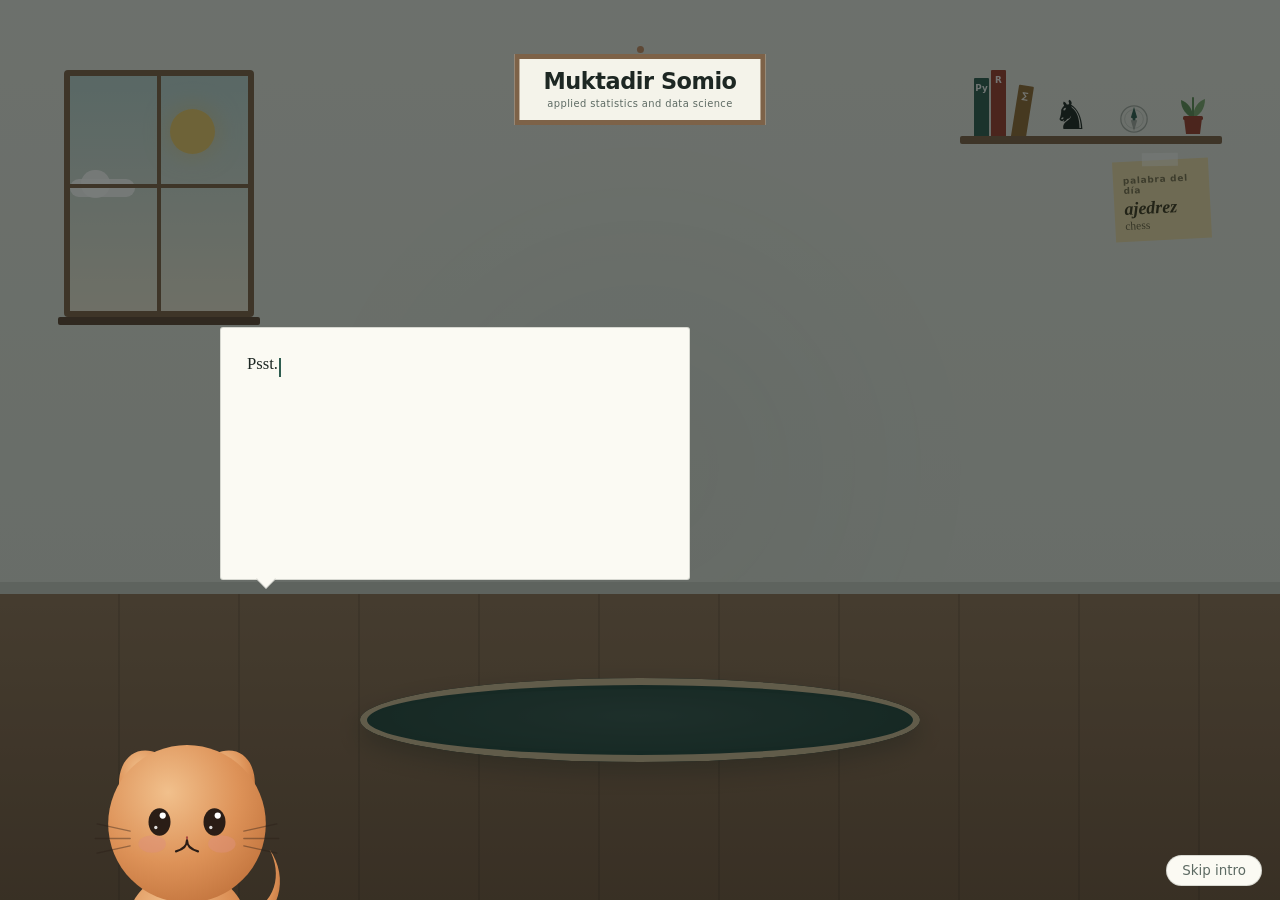
==== commit 61909702: "design" ====
--- a/index.html
+++ b/index.html
@@ -2,7 +2,9 @@
 <html lang="en">
 <head>
 <meta charset="UTF-8">
-<script src="js/theme.js"></script>
+<meta name="color-scheme" content="light dark">
+<meta name="text-scale" content="scale">
+<script src="js/theme.js" blocking="render"></script>
 <meta name="viewport" content="width=device-width, initial-scale=1, viewport-fit=cover">
 <meta name="theme-color" content="#e3e6de">
 <meta name="description" content="Muktadir Somio, applied statistics and data science student at the University of Dhaka.">
@@ -11,6 +13,7 @@
 <link rel="icon" href="data:image/svg+xml,<svg xmlns=%22http://www.w3.org/2000/svg%22 viewBox=%220 0 100 100%22><text y=%22.9em%22 font-size=%2290%22>%F0%9F%90%B1</text></svg>">
 <link rel="stylesheet" href="css/tokens.css">
 <link rel="stylesheet" href="css/home.css">
+<link rel="expect" href="#stage" blocking="render">
 <title>Muktadir Somio</title>
 <noscript><style>
   .settle{opacity:1!important;pointer-events:auto!important}
@@ -21,11 +24,11 @@
 </style></noscript>
 </head>
 <body>
-<div class="stage">
+<main class="stage" id="stage">
   <div class="floor" aria-hidden="true"><div class="beam"></div></div>
   <div class="rug" aria-hidden="true"></div>
 
-  <h1 class="frame-wrap"><a class="frame" id="brand" href="./" title="Replay the welcome" aria-label="Muktadir Somio, replay the welcome"><b>Muktadir Somio</b><small>applied statistics and data science</small></a></h1>
+  <h1 class="frame-wrap"><a class="frame" id="brand" href="./" title="Replay the welcome"><b>Muktadir Somio</b><small>applied statistics and data science</small><span class="sr-only"> (replay the welcome)</span></a></h1>
 
   <div class="wall-left" aria-hidden="true">
     <div class="win"><div class="sky"><div class="stars"></div><div class="sun"></div><div class="moon"></div><div class="cloud"></div></div><div class="win-sill"></div></div>
@@ -33,25 +36,37 @@
 
   <div class="wall-right">
     <div class="shelf">
-      <button class="thing books" type="button" aria-label="Books: Python and R" data-tip="Python is my language of choice. R runs the curriculum."><span class="book">Py</span><span class="book">R</span><span class="book">∑</span></button>
-      <button class="thing" type="button" aria-label="Chess knight" data-tip="Chess sharpens me."><span class="piece" aria-hidden="true">♞&#xFE0E;</span></button>
-      <button class="thing compass" type="button" aria-label="Compass" data-tip="For the next idea.">
-        <svg viewBox="0 0 40 40" aria-hidden="true">
-          <circle cx="20" cy="20" r="15.5" fill="none" stroke="currentColor" stroke-opacity=".32" stroke-width="1.5"/>
-          <circle cx="20" cy="20" r="11" fill="none" stroke="currentColor" stroke-opacity=".16" stroke-width="1"/>
-          <path d="M20 5.8 L23.7 18.2 L20 20 L16.3 18.2 Z" fill="var(--accent)"/>
-          <path d="M20 34.2 L16.3 21.8 L20 20 L23.7 21.8 Z" fill="currentColor" opacity=".32"/>
-          <circle cx="20" cy="20" r="1.7" fill="var(--accent)"/>
-        </svg>
-      </button>
-      <button class="thing plant" type="button" aria-label="Plant" data-tip="Ideas take time.">
-        <svg viewBox="0 0 30 46" aria-hidden="true"><path d="M15 28C15 18 9 12 3 10c0 9 5 15 12 18Z" fill="#5f8f5a"/><path d="M15 28c0-11 6-17 12-19 0 10-5 16-12 19Z" fill="#7aa86f"/><path d="M15 28V8" stroke="#5f8f5a" stroke-width="2" stroke-linecap="round"/><path d="M6 28h18l-2 16H8Z" fill="var(--oxide)"/><rect x="5" y="26" width="20" height="4" rx="1.5" fill="var(--oxide)"/></svg>
-      </button>
+      <div class="shelf-item">
+        <button class="thing books" type="button" aria-label="Books: Python and R" aria-describedby="tip-books" interestfor="tip-books" popovertarget="tip-books" popovertargetaction="show"><span class="book">Py</span><span class="book">R</span><span class="book">∑</span></button>
+        <div class="tip" id="tip-books" popover="hint" role="tooltip">Python is my language of choice. R runs the curriculum.</div>
+      </div>
+      <div class="shelf-item">
+        <button class="thing" type="button" aria-label="Chess knight" aria-describedby="tip-chess" interestfor="tip-chess" popovertarget="tip-chess" popovertargetaction="show"><span class="piece" aria-hidden="true">♞&#xFE0E;</span></button>
+        <div class="tip" id="tip-chess" popover="hint" role="tooltip">Chess sharpens me.</div>
+      </div>
+      <div class="shelf-item">
+        <button class="thing compass" type="button" aria-label="Compass" aria-describedby="tip-compass" interestfor="tip-compass" popovertarget="tip-compass" popovertargetaction="show">
+          <svg viewBox="0 0 40 40" aria-hidden="true">
+            <circle cx="20" cy="20" r="15.5" fill="none" stroke="currentColor" stroke-opacity=".32" stroke-width="1.5"/>
+            <circle cx="20" cy="20" r="11" fill="none" stroke="currentColor" stroke-opacity=".16" stroke-width="1"/>
+            <path d="M20 5.8 L23.7 18.2 L20 20 L16.3 18.2 Z" fill="var(--accent)"/>
+            <path d="M20 34.2 L16.3 21.8 L20 20 L23.7 21.8 Z" fill="currentColor" opacity=".32"/>
+            <circle cx="20" cy="20" r="1.7" fill="var(--accent)"/>
+          </svg>
+        </button>
+        <div class="tip" id="tip-compass" popover="hint" role="tooltip">For the next idea.</div>
+      </div>
+      <div class="shelf-item">
+        <button class="thing plant" type="button" aria-label="Plant" aria-describedby="tip-plant" interestfor="tip-plant" popovertarget="tip-plant" popovertargetaction="show">
+          <svg viewBox="0 0 30 46" aria-hidden="true"><path d="M15 28C15 18 9 12 3 10c0 9 5 15 12 18Z" fill="#5f8f5a"/><path d="M15 28c0-11 6-17 12-19 0 10-5 16-12 19Z" fill="#7aa86f"/><path d="M15 28V8" stroke="#5f8f5a" stroke-width="2" stroke-linecap="round"/><path d="M6 28h18l-2 16H8Z" fill="var(--oxide)"/><rect x="5" y="26" width="20" height="4" rx="1.5" fill="var(--oxide)"/></svg>
+        </button>
+        <div class="tip" id="tip-plant" popover="hint" role="tooltip">Ideas take time.</div>
+      </div>
     </div>
-    <button class="note" id="note" type="button"><span class="nk">palabra del día</span><span class="nw" id="noteWord"></span><span class="nm" id="noteMean"></span></button>
+    <button class="note" id="note" type="button"><span class="nk" lang="es">palabra del día</span><span class="nw" id="noteWord" lang="es"></span><span class="nm" id="noteMean"></span></button>
   </div>
 
-  <button class="switch settle" id="themeToggle" type="button" role="switch" aria-checked="false" aria-label="Light switch: dark mode" title="Light switch"><span class="rocker"></span></button>
+  <button class="switch settle" id="themeToggle" type="button" role="switch" aria-checked="false" aria-label="Dark mode" title="Light switch"><span class="rocker"></span></button>
 
   <div class="dim" aria-hidden="true"></div>
 
@@ -124,7 +139,7 @@
       <b>Email</b><small>say hi</small>
     </a>
   </nav>
-</div>
+</main>
 
 <button class="skip" id="skip" type="button">Skip intro</button>
 <footer class="hint settle" id="hint"><span class="hint-full">Applied Statistics and Data Science at IASDS, University of Dhaka</span><span class="hint-short" aria-hidden="true">IASDS, University of Dhaka</span></footer>
--- a/css/tokens.css
+++ b/css/tokens.css
@@ -1,53 +1,203 @@
 /* Shared design tokens. The room and the pages use one palette. */
+@view-transition {
+  navigation: auto;
+}
+@media (prefers-reduced-motion: reduce) {
+  @view-transition {
+    navigation: none;
+  }
+}
+
 :root{
-  --bg:#eef0ea;
-  --bg-deep:#e4e7df;
-  --panel:#f7f7f1;
-  --panel-2:#eef0e8;
-  --paper:#f4f3ea;
-  --ink:#1d2723;
-  --muted:#5d6a63;
-  --faint:#87938b;
-  --line:rgba(29,39,35,.16);
-  --line-soft:rgba(29,39,35,.08);
-  --accent:#2f5d50;
-  --accent-soft:rgba(47,93,80,.10);
-  --brass:#8f6a35;
-  --oxide:#9a3f2f;
-  --oxide-soft:rgba(154,63,47,.08);
-  --ok:#3e6f63;
-  --warn:#8f6a35;
-  --grid:rgba(47,93,80,.05);
-  --glow:rgba(47,93,80,.10);
-  --solid-bg:#1d2723;
-  --solid-fg:#f2f1e9;
+  color-scheme:light dark;
+
+  --bg-light:#eef0ea;
+  --bg-dark:#131816;
+  --bg-deep-light:#e4e7df;
+  --bg-deep-dark:#0d110f;
+  --panel-light:#f7f7f1;
+  --panel-dark:#1b221f;
+  --panel-2-light:#eef0e8;
+  --panel-2-dark:#202924;
+  --paper-light:#f4f3ea;
+  --paper-dark:#222b26;
+  --ink-light:#1d2723;
+  --ink-dark:#e9ece3;
+  --muted-light:#5d6a63;
+  --muted-dark:#a3afa7;
+  --faint-light:#87938b;
+  --faint-dark:#7c8981;
+  --line-light:rgba(29,39,35,.16);
+  --line-dark:rgba(233,236,227,.15);
+  --line-soft-light:rgba(29,39,35,.08);
+  --line-soft-dark:rgba(233,236,227,.075);
+  --accent-light:#2f5d50;
+  --accent-dark:#8fbcae;
+  --accent-soft-light:rgba(47,93,80,.10);
+  --accent-soft-dark:rgba(143,188,174,.10);
+  --brass-light:#8f6a35;
+  --brass-dark:#d0a25f;
+  --oxide-light:#9a3f2f;
+  --oxide-dark:#d9856f;
+  --oxide-soft-light:rgba(154,63,47,.08);
+  --oxide-soft-dark:rgba(217,133,111,.10);
+  --ok-light:#3e6f63;
+  --ok-dark:#8fbcae;
+  --warn-light:#8f6a35;
+  --warn-dark:#d0a25f;
+  --grid-light:rgba(47,93,80,.05);
+  --grid-dark:rgba(143,188,174,.045);
+  --glow-light:rgba(47,93,80,.10);
+  --glow-dark:rgba(143,188,174,.09);
+  --solid-bg-light:#1d2723;
+  --solid-bg-dark:#e9ece3;
+  --solid-fg-light:#f2f1e9;
+  --solid-fg-dark:#131816;
+
+  /* Fallback tokens for browsers without light-dark() */
+  --bg:var(--bg-light);
+  --bg-deep:var(--bg-deep-light);
+  --panel:var(--panel-light);
+  --panel-2:var(--panel-2-light);
+  --paper:var(--paper-light);
+  --ink:var(--ink-light);
+  --muted:var(--muted-light);
+  --faint:var(--faint-light);
+  --line:var(--line-light);
+  --line-soft:var(--line-soft-light);
+  --accent:var(--accent-light);
+  --accent-soft:var(--accent-soft-light);
+  --brass:var(--brass-light);
+  --oxide:var(--oxide-light);
+  --oxide-soft:var(--oxide-soft-light);
+  --ok:var(--ok-light);
+  --warn:var(--warn-light);
+  --grid:var(--grid-light);
+  --glow:var(--glow-light);
+  --solid-bg:var(--solid-bg-light);
+  --solid-fg:var(--solid-fg-light);
+
   --sans:'Avenir Next','Segoe UI',system-ui,-apple-system,'Helvetica Neue',sans-serif;
   --read:'Iowan Old Style','Palatino Linotype',Palatino,'Book Antiqua',Georgia,serif;
   --mono:ui-monospace,'SF Mono','Cascadia Mono','Roboto Mono',Menlo,Consolas,monospace;
+  --in-oklab: ;
+
+  accent-color:var(--accent);
+  scrollbar-color:var(--muted) var(--bg-deep);
+}
+
+:root[data-theme="light"],
+:root:has(> head > meta[name="color-scheme"][content="light"]){
   color-scheme:light;
 }
 
-[data-theme="dark"]{
-  --bg:#131816;
-  --bg-deep:#0d110f;
-  --panel:#1b221f;
-  --panel-2:#202924;
-  --paper:#222b26;
-  --ink:#e9ece3;
-  --muted:#a3afa7;
-  --faint:#7c8981;
-  --line:rgba(233,236,227,.15);
-  --line-soft:rgba(233,236,227,.075);
-  --accent:#8fbcae;
-  --accent-soft:rgba(143,188,174,.10);
-  --brass:#d0a25f;
-  --oxide:#d9856f;
-  --oxide-soft:rgba(217,133,111,.10);
-  --ok:#8fbcae;
-  --warn:#d0a25f;
-  --grid:rgba(143,188,174,.045);
-  --glow:rgba(143,188,174,.09);
-  --solid-bg:#e9ece3;
-  --solid-fg:#131816;
+:root[data-theme="dark"],
+:root:has(> head > meta[name="color-scheme"][content="dark"]){
   color-scheme:dark;
 }
+
+@media (prefers-color-scheme: dark){
+  :root:not([data-theme="light"]){
+    --bg:var(--bg-dark);
+    --bg-deep:var(--bg-deep-dark);
+    --panel:var(--panel-dark);
+    --panel-2:var(--panel-2-dark);
+    --paper:var(--paper-dark);
+    --ink:var(--ink-dark);
+    --muted:var(--muted-dark);
+    --faint:var(--faint-dark);
+    --line:var(--line-dark);
+    --line-soft:var(--line-soft-dark);
+    --accent:var(--accent-dark);
+    --accent-soft:var(--accent-soft-dark);
+    --brass:var(--brass-dark);
+    --oxide:var(--oxide-dark);
+    --oxide-soft:var(--oxide-soft-dark);
+    --ok:var(--ok-dark);
+    --warn:var(--warn-dark);
+    --grid:var(--grid-dark);
+    --glow:var(--glow-dark);
+    --solid-bg:var(--solid-bg-dark);
+    --solid-fg:var(--solid-fg-dark);
+  }
+}
+
+:root[data-theme="dark"]{
+  --bg:var(--bg-dark);
+  --bg-deep:var(--bg-deep-dark);
+  --panel:var(--panel-dark);
+  --panel-2:var(--panel-2-dark);
+  --paper:var(--paper-dark);
+  --ink:var(--ink-dark);
+  --muted:var(--muted-dark);
+  --faint:var(--faint-dark);
+  --line:var(--line-dark);
+  --line-soft:var(--line-soft-dark);
+  --accent:var(--accent-dark);
+  --accent-soft:var(--accent-soft-dark);
+  --brass:var(--brass-dark);
+  --oxide:var(--oxide-dark);
+  --oxide-soft:var(--oxide-soft-dark);
+  --ok:var(--ok-dark);
+  --warn:var(--warn-dark);
+  --grid:var(--grid-dark);
+  --glow:var(--glow-dark);
+  --solid-bg:var(--solid-bg-dark);
+  --solid-fg:var(--solid-fg-dark);
+}
+
+@supports (color: light-dark(white, black)){
+  :root{
+    --bg:light-dark(var(--bg-light),var(--bg-dark));
+    --bg-deep:light-dark(var(--bg-deep-light),var(--bg-deep-dark));
+    --panel:light-dark(var(--panel-light),var(--panel-dark));
+    --panel-2:light-dark(var(--panel-2-light),var(--panel-2-dark));
+    --paper:light-dark(var(--paper-light),var(--paper-dark));
+    --ink:light-dark(var(--ink-light),var(--ink-dark));
+    --muted:light-dark(var(--muted-light),var(--muted-dark));
+    --faint:light-dark(var(--faint-light),var(--faint-dark));
+    --line:light-dark(var(--line-light),var(--line-dark));
+    --line-soft:light-dark(var(--line-soft-light),var(--line-soft-dark));
+    --accent:light-dark(var(--accent-light),var(--accent-dark));
+    --accent-soft:light-dark(var(--accent-soft-light),var(--accent-soft-dark));
+    --brass:light-dark(var(--brass-light),var(--brass-dark));
+    --oxide:light-dark(var(--oxide-light),var(--oxide-dark));
+    --oxide-soft:light-dark(var(--oxide-soft-light),var(--oxide-soft-dark));
+    --ok:light-dark(var(--ok-light),var(--ok-dark));
+    --warn:light-dark(var(--warn-light),var(--warn-dark));
+    --grid:light-dark(var(--grid-light),var(--grid-dark));
+    --glow:light-dark(var(--glow-light),var(--glow-dark));
+    --solid-bg:light-dark(var(--solid-bg-light),var(--solid-bg-dark));
+    --solid-fg:light-dark(var(--solid-fg-light),var(--solid-fg-dark));
+  }
+}
+
+@supports (background: linear-gradient(in oklab, white, black)){
+  :root{
+    --in-oklab:in oklab;
+  }
+}
+
+@media (forced-colors: active){
+  :root{
+    --bg:Canvas;
+    --bg-deep:Canvas;
+    --panel:Canvas;
+    --panel-2:Canvas;
+    --paper:Canvas;
+    --ink:CanvasText;
+    --muted:GrayText;
+    --faint:GrayText;
+    --line:CanvasText;
+    --line-soft:GrayText;
+    --accent:Highlight;
+    --accent-soft:Canvas;
+    --brass:Highlight;
+    --oxide:Highlight;
+    --oxide-soft:Canvas;
+    --ok:Highlight;
+    --warn:Highlight;
+    --solid-bg:ButtonFace;
+    --solid-fg:ButtonText;
+  }
+}
--- a/css/home.css
+++ b/css/home.css
@@ -1,28 +1,71 @@
 /* The room. A single screen, built around the cat and the door. */
 :root{
-  --wall-top:#e3e6de;
-  --wall-bot:#d7dbd2;
-  --board:#c3c8bf;
-  --wood:#7d6248;
-  --wood-dark:#5e4835;
-  --floor-top:#8d7257;
-  --floor-bot:#70563f;
-  --plank:rgba(40,30,20,.16);
-  --rug:#24473e;
-  --rug-ring:#cbb894;
-  --rug-shadow:rgba(20,35,28,.28);
-  --bubble-bg:#fbfaf3;
-  --hint-color:#e9e5d6;
-  --sky-top:#b9d3d0;
-  --sky-bot:#e8e4d2;
+  --wall-top-light:#e3e6de;
+  --wall-top-dark:#18211d;
+  --wall-bot-light:#d7dbd2;
+  --wall-bot-dark:#111714;
+  --board-light:#c3c8bf;
+  --board-dark:#2f3a34;
+  --wood-light:#7d6248;
+  --wood-dark-t:#5b4534;
+  --wood-dark-light:#5e4835;
+  --wood-dark-dark:#3e2e22;
+  --floor-top-light:#8d7257;
+  --floor-top-dark:#2b211a;
+  --floor-bot-light:#70563f;
+  --floor-bot-dark:#1b1511;
+  --plank-light:rgba(40,30,20,.16);
+  --plank-dark:rgba(0,0,0,.3);
+  --rug-light:#24473e;
+  --rug-dark:#2f5a4f;
+  --rug-ring-light:#cbb894;
+  --rug-ring-dark:#8d7a58;
+  --rug-shadow-light:rgba(20,35,28,.28);
+  --rug-shadow-dark:rgba(0,0,0,.5);
+  --bubble-bg-light:#fbfaf3;
+  --bubble-bg-dark:#222b26;
+  --hint-color-light:#e9e5d6;
+  --hint-color-dark:#a7b1a8;
+  --sky-top-light:#b9d3d0;
+  --sky-top-dark:#101c28;
+  --sky-bot-light:#e8e4d2;
+  --sky-bot-dark:#25323a;
+  --beam-light:rgba(255,244,210,.42);
+  --beam-dark:rgba(190,210,180,.12);
+  --dim-light:rgba(12,18,15,.55);
+  --dim-dark:rgba(4,8,6,.7);
+  --note-bg-light:#e8d9a8;
+  --note-bg-dark:#cbb87a;
+  --note-ink-light:#3f3a22;
+  --note-ink-dark:#332f1c;
+  --metal-light:#a9b0a6;
+  --metal-dark:#777f76;
+  --screen-light:#222b27;
+  --screen-dark:#1a221e;
+
+  --wall-top:var(--wall-top-light);
+  --wall-bot:var(--wall-bot-light);
+  --board:var(--board-light);
+  --wood:var(--wood-light);
+  --wood-dark:var(--wood-dark-light);
+  --floor-top:var(--floor-top-light);
+  --floor-bot:var(--floor-bot-light);
+  --plank:var(--plank-light);
+  --rug:var(--rug-light);
+  --rug-ring:var(--rug-ring-light);
+  --rug-shadow:var(--rug-shadow-light);
+  --bubble-bg:var(--bubble-bg-light);
+  --hint-color:var(--hint-color-light);
+  --sky-top:var(--sky-top-light);
+  --sky-bot:var(--sky-bot-light);
   --moon:#f2ecd4;
-  --beam:rgba(255,244,210,.42);
-  --dim:rgba(12,18,15,.55);
+  --beam:var(--beam-light);
+  --dim:var(--dim-light);
   --glow:.10;
-  --note-bg:#e8d9a8;
-  --note-ink:#3f3a22;
-  --metal:#a9b0a6;
-  --screen:#222b27;
+  --note-bg:var(--note-bg-light);
+  --note-ink:var(--note-ink-light);
+  --metal:var(--metal-light);
+  --screen:var(--screen-light);
   --fur-hi:#f1c08c;
   --fur-mid:#dd9258;
   --fur-dark:#c4763f;
@@ -41,47 +84,103 @@
   --win-w:clamp(96px,15vw,190px);
   --shelf-w:clamp(150px,21vw,250px);
 }
-[data-theme="dark"]{
-  --wall-top:#18211d;
-  --wall-bot:#111714;
-  --board:#2f3a34;
-  --wood:#5b4534;
-  --wood-dark:#3e2e22;
-  --floor-top:#2b211a;
-  --floor-bot:#1b1511;
-  --plank:rgba(0,0,0,.3);
-  --rug:#2f5a4f;
-  --rug-ring:#8d7a58;
-  --rug-shadow:rgba(0,0,0,.5);
-  --bubble-bg:#222b26;
-  --hint-color:#a7b1a8;
-  --sky-top:#101c28;
-  --sky-bot:#25323a;
-  --beam:rgba(190,210,180,.12);
-  --dim:rgba(4,8,6,.7);
+
+@media (prefers-color-scheme: dark){
+  :root:not([data-theme="light"]){
+    --wall-top:var(--wall-top-dark);
+    --wall-bot:var(--wall-bot-dark);
+    --board:var(--board-dark);
+    --wood:var(--wood-dark-t);
+    --wood-dark:var(--wood-dark-dark);
+    --floor-top:var(--floor-top-dark);
+    --floor-bot:var(--floor-bot-dark);
+    --plank:var(--plank-dark);
+    --rug:var(--rug-dark);
+    --rug-ring:var(--rug-ring-dark);
+    --rug-shadow:var(--rug-shadow-dark);
+    --bubble-bg:var(--bubble-bg-dark);
+    --hint-color:var(--hint-color-dark);
+    --sky-top:var(--sky-top-dark);
+    --sky-bot:var(--sky-bot-dark);
+    --beam:var(--beam-dark);
+    --dim:var(--dim-dark);
+    --glow:.22;
+    --note-bg:var(--note-bg-dark);
+    --note-ink:var(--note-ink-dark);
+    --metal:var(--metal-dark);
+    --screen:var(--screen-dark);
+  }
+}
+
+:root[data-theme="dark"]{
+  --wall-top:var(--wall-top-dark);
+  --wall-bot:var(--wall-bot-dark);
+  --board:var(--board-dark);
+  --wood:var(--wood-dark-t);
+  --wood-dark:var(--wood-dark-dark);
+  --floor-top:var(--floor-top-dark);
+  --floor-bot:var(--floor-bot-dark);
+  --plank:var(--plank-dark);
+  --rug:var(--rug-dark);
+  --rug-ring:var(--rug-ring-dark);
+  --rug-shadow:var(--rug-shadow-dark);
+  --bubble-bg:var(--bubble-bg-dark);
+  --hint-color:var(--hint-color-dark);
+  --sky-top:var(--sky-top-dark);
+  --sky-bot:var(--sky-bot-dark);
+  --beam:var(--beam-dark);
+  --dim:var(--dim-dark);
   --glow:.22;
-  --note-bg:#cbb87a;
-  --note-ink:#332f1c;
-  --metal:#777f76;
-  --screen:#1a221e;
-  --cat-ink:#2a1d16;
-}
-*{box-sizing:border-box;margin:0;padding:0}
+  --note-bg:var(--note-bg-dark);
+  --note-ink:var(--note-ink-dark);
+  --metal:var(--metal-dark);
+  --screen:var(--screen-dark);
+}
+
+@supports (color: light-dark(white, black)){
+  :root{
+    --wall-top:light-dark(var(--wall-top-light),var(--wall-top-dark));
+    --wall-bot:light-dark(var(--wall-bot-light),var(--wall-bot-dark));
+    --board:light-dark(var(--board-light),var(--board-dark));
+    --wood:light-dark(var(--wood-light),var(--wood-dark-t));
+    --wood-dark:light-dark(var(--wood-dark-light),var(--wood-dark-dark));
+    --floor-top:light-dark(var(--floor-top-light),var(--floor-top-dark));
+    --floor-bot:light-dark(var(--floor-bot-light),var(--floor-bot-dark));
+    --plank:light-dark(var(--plank-light),var(--plank-dark));
+    --rug:light-dark(var(--rug-light),var(--rug-dark));
+    --rug-ring:light-dark(var(--rug-ring-light),var(--rug-ring-dark));
+    --rug-shadow:light-dark(var(--rug-shadow-light),var(--rug-shadow-dark));
+    --bubble-bg:light-dark(var(--bubble-bg-light),var(--bubble-bg-dark));
+    --hint-color:light-dark(var(--hint-color-light),var(--hint-color-dark));
+    --sky-top:light-dark(var(--sky-top-light),var(--sky-top-dark));
+    --sky-bot:light-dark(var(--sky-bot-light),var(--sky-bot-dark));
+    --beam:light-dark(var(--beam-light),var(--beam-dark));
+    --dim:light-dark(var(--dim-light),var(--dim-dark));
+    --note-bg:light-dark(var(--note-bg-light),var(--note-bg-dark));
+    --note-ink:light-dark(var(--note-ink-light),var(--note-ink-dark));
+    --metal:light-dark(var(--metal-light),var(--metal-dark));
+    --screen:light-dark(var(--screen-light),var(--screen-dark));
+  }
+}
+
+*,*::before,*::after{box-sizing:border-box;margin:0;padding:0}
 html{height:100%;-webkit-text-size-adjust:100%}
 @supports(height:100dvh){html,body{height:100dvh}}
 body{
   height:100%;background:var(--wall-bot);color:var(--ink);
-  font-family:var(--sans);overflow:hidden;position:relative;
-  -webkit-font-smoothing:antialiased;opacity:0;animation:pageIn .7s ease forwards;
-}
-@keyframes pageIn{to{opacity:1}}
+  font-family:var(--sans);overflow:clip;position:relative;
+  -webkit-font-smoothing:antialiased;
+}
 ::selection{background:var(--accent);color:var(--paper)}
 button{font-family:inherit;color:inherit}
 a:focus-visible,button:focus-visible,.cat-wrap:focus-visible{outline:2px solid var(--accent);outline-offset:3px}
-.sr-only{position:absolute;width:1px;height:1px;overflow:hidden;clip:rect(0 0 0 0);white-space:nowrap}
+.sr-only{
+  position:absolute;clip-path:inset(50%);overflow:hidden;
+  width:1px;height:1px;margin:-1px;padding:0;border:0;white-space:nowrap;
+}
 
 /* the room */
-.stage{position:relative;width:100%;height:100%;overflow:hidden;background:linear-gradient(var(--wall-top),var(--wall-bot));transition:background .5s ease}
+.stage{position:relative;width:100%;height:100%;overflow:clip;background:linear-gradient(to bottom var(--in-oklab),var(--wall-top),var(--wall-bot));transition:background .5s ease}
 .stage::before{
   content:'';position:absolute;left:50%;top:52%;width:80vmin;height:80vmin;transform:translate(-50%,-50%);
   background:radial-gradient(circle,var(--accent) 0%,transparent 68%);
@@ -93,7 +192,7 @@
 
 .floor{
   position:absolute;left:0;right:0;bottom:0;height:var(--floor-h);z-index:1;
-  background:repeating-linear-gradient(90deg,transparent 0 118px,var(--plank) 118px 120px),linear-gradient(var(--floor-top),var(--floor-bot));
+  background:repeating-linear-gradient(90deg,transparent 0 118px,var(--plank) 118px 120px),linear-gradient(to bottom var(--in-oklab),var(--floor-top),var(--floor-bot));
   transition:background .5s ease;
 }
 .floor::before{content:'';position:absolute;left:0;right:0;top:-12px;height:12px;background:var(--board);transition:background .5s ease}
@@ -124,65 +223,119 @@
 .win::before{left:50%;top:0;bottom:0;width:4px;transform:translateX(-50%)}
 .win::after{top:46%;left:0;right:0;height:4px}
 .win-sill{position:absolute;left:-12px;right:-12px;bottom:-14px;height:8px;background:var(--wood-dark);border-radius:2px}
-.sky{position:absolute;inset:0;overflow:hidden;font-size:calc(var(--win-w) / 10);background:linear-gradient(var(--sky-top),var(--sky-bot));transition:background .7s ease}
-.sun{position:absolute;left:56%;top:14%;width:2.4em;aspect-ratio:1;border-radius:50%;background:#e8c96b;box-shadow:0 0 1.3em rgba(232,201,107,.55);transition:transform .9s cubic-bezier(.22,1,.36,1),opacity .7s ease}
-.moon{position:absolute;left:54%;top:14%;width:2.2em;aspect-ratio:1;border-radius:50%;box-shadow:inset -.6em -.25em 0 0 var(--moon);filter:drop-shadow(0 0 .4em rgba(255,250,210,.45));transform:translateY(8em);opacity:0;transition:transform .9s cubic-bezier(.22,1,.36,1),opacity .7s ease}
+.sky{position:absolute;inset:0;overflow:clip;font-size:calc(var(--win-w) / 10);background:linear-gradient(to bottom var(--in-oklab),var(--sky-top),var(--sky-bot));transition:background .7s ease}
+.sun{position:absolute;left:56%;top:14%;width:2.4em;aspect-ratio:1;border-radius:50%;background:#e8c96b;box-shadow:0 0 1.3em rgba(232,201,107,.55);translate:0 0;opacity:1;transition:translate .9s cubic-bezier(.22,1,.36,1),opacity .7s ease}
+.moon{position:absolute;left:54%;top:14%;width:2.2em;aspect-ratio:1;border-radius:50%;box-shadow:inset -.6em -.25em 0 0 var(--moon);filter:drop-shadow(0 0 .4em rgba(255,250,210,.45));translate:0 8em;opacity:0;transition:translate .9s cubic-bezier(.22,1,.36,1),opacity .7s ease}
 .stars{position:absolute;inset:0;opacity:0;transition:opacity .8s ease}
 .stars::before{
   content:'';position:absolute;left:0;top:0;width:2px;height:2px;border-radius:50%;background:#fff;
   box-shadow:.9em .8em #fff,3.1em 2.2em #fff,5.4em .9em #fff,2.2em 4.6em #fff,4.6em 5.8em #fff,7.4em 3.6em #fff,8.6em 7em #fff,1.4em 8em #fff;
 }
-.cloud{position:absolute;top:44%;left:0;width:3.4em;height:.95em;border-radius:1em;background:rgba(255,255,255,.85);animation:drift 60s linear infinite;transition:opacity .7s ease}
+.cloud{position:absolute;top:44%;left:0;width:3.4em;height:.95em;border-radius:1em;background:rgba(255,255,255,.85);transition:opacity .7s ease}
+@media (prefers-reduced-motion: no-preference){
+  .cloud{animation:drift 60s linear infinite}
+}
 .cloud::before{content:'';position:absolute;left:.6em;top:-.5em;width:1.5em;height:1.5em;border-radius:50%;background:inherit}
-@keyframes drift{from{transform:translateX(-4em)}to{transform:translateX(12em)}}
-[data-theme="dark"] .sun{transform:translateY(8em);opacity:0}
-[data-theme="dark"] .moon{transform:none;opacity:1}
+@keyframes drift{from{translate:-4em 0}to{translate:12em 0}}
+[data-theme="dark"] .sun{translate:0 8em;opacity:0}
+[data-theme="dark"] .moon{translate:0 0;opacity:1}
 [data-theme="dark"] .stars{opacity:1}
 [data-theme="dark"] .cloud{opacity:.08}
 
 /* shelf */
 .shelf{position:relative;display:flex;align-items:flex-end;justify-content:space-between;gap:8px;width:var(--shelf-w);padding:0 8px}
 .shelf::after{content:'';position:absolute;left:-6px;right:-6px;bottom:-8px;height:8px;background:var(--wood);border-radius:2px}
-.thing{appearance:none;border:0;background:none;position:relative;cursor:pointer;display:flex;align-items:flex-end;padding:0;transition:transform .2s ease}
-.thing:hover,.thing:focus-visible{transform:translateY(-2px)}
+.shelf-item{position:relative;display:flex;align-items:flex-end}
+.thing{
+  appearance:none;border:0;background:none;position:relative;cursor:pointer;
+  display:flex;align-items:flex-end;padding:0;
+  min-inline-size:24px;min-block-size:24px;
+  translate:0 0;transition:translate .2s ease;
+}
+.thing:hover,.thing:focus-visible{translate:0 -2px}
 .books{gap:2px}
 .book{width:15px;border-radius:1px 1px 0 0;font:700 .55rem var(--sans);color:rgba(255,255,255,.9);text-align:center;padding-top:5px}
 .book:nth-child(1){height:58px;background:var(--accent)}
 .book:nth-child(2){height:66px;background:var(--oxide)}
-.book:nth-child(3){height:52px;background:var(--brass);transform:rotate(9deg);transform-origin:bottom left;margin-left:3px}
+.book:nth-child(3){height:52px;background:var(--brass);rotate:9deg;transform-origin:bottom left;margin-left:3px}
 .piece{font-size:2.5rem;line-height:1;font-family:'Segoe UI Symbol','Apple Symbols','Noto Sans Symbols 2',serif;color:var(--ink)}
-.compass svg{width:34px;height:34px;display:block;transition:transform .35s cubic-bezier(.34,1.56,.64,1)}
-.thing:hover .compass svg,.thing:focus-visible .compass svg{transform:rotate(18deg)}
+.compass svg{
+  width:34px;height:34px;display:block;rotate:0deg;
+  transition:rotate .35s cubic-bezier(.34,1.56,.64,1);
+  transition-timing-function:linear(0, 0.45 15%, 1.08 35%, 0.97 55%, 1.01 75%, 1);
+}
+.thing:hover .compass svg,.thing:focus-visible .compass svg{rotate:18deg}
 .plant svg{width:30px;height:46px;display:block}
+
+/* shelf tooltips (popover="hint" + anchor positioning + WCAG 1.4.13 fallback) */
 .tip{
-  position:absolute;right:0;bottom:calc(100% + 10px);width:max-content;max-width:180px;padding:6px 10px;
+  max-width:190px;padding:6px 10px;
   border-radius:2px;background:var(--bubble-bg);border:1px solid var(--line);
-  font:.76rem/1.4 var(--read);color:var(--ink);text-align:left;
-  opacity:0;transform:translateY(4px);pointer-events:none;transition:opacity .2s ease,transform .2s ease;z-index:8;
-}
-.thing:hover .tip,.thing:focus-visible .tip,.thing.tip-on .tip{opacity:1;transform:none}
+  font:.76rem/1.4 var(--read);color:var(--ink);text-align:left;text-wrap:pretty;
+  z-index:8;
+}
+.tip::after{
+  content:'';position:absolute;left:0;right:0;top:100%;height:12px;
+}
+@supports (position-area: block-start){
+  .tip[popover]{
+    position:fixed;
+    inset:auto;
+    margin:0 0 10px 0;
+    position-area:block-start;
+    position-try-fallbacks:flip-block,flip-inline;
+  }
+}
+@supports not (position-area: block-start){
+  .tip[popover]{
+    position:fixed;
+    inset:auto;
+    margin:0;
+  }
+}
+.tip:not(:popover-open):not(.\:popover-open):not(.tip-open){
+  display:none;
+}
+.tip.tip-open{
+  display:block;
+  position:absolute;
+  right:0;
+  bottom:calc(100% + 10px);
+  width:max-content;
+}
+@media (prefers-reduced-motion: no-preference){
+  .tip:is(:popover-open,.\:popover-open,.tip-open){
+    animation:tipIn .18s ease-out both;
+  }
+}
+@keyframes tipIn{from{opacity:0;translate:0 4px}to{opacity:1;translate:0 0}}
+
 .note{
   appearance:none;border:0;cursor:pointer;position:relative;width:96px;padding:14px 10px 10px;
-  background:var(--note-bg);color:var(--note-ink);transform:rotate(-3deg);text-align:left;
-  transition:transform .2s ease,background .5s ease;margin-right:6px;
-}
-.note:hover{transform:rotate(-1deg) translateY(-2px)}
+  background:var(--note-bg);color:var(--note-ink);
+  rotate:-3deg;translate:0 0;scale:1;text-align:left;
+  transition:rotate .2s ease,translate .2s ease,background .5s ease;margin-right:6px;
+}
+.note:hover{rotate:-1deg;translate:0 -2px}
 .note::before{content:'';position:absolute;left:50%;top:-7px;width:36px;height:13px;transform:translateX(-50%) rotate(2deg);background:rgba(255,255,255,.45)}
 .nk{display:block;font:600 .56rem var(--sans);letter-spacing:.08em;text-transform:lowercase;opacity:.65}
 .nw{display:block;margin-top:3px;font:italic 700 1.12rem var(--read)}
 .nm{display:block;font:.72rem var(--read);opacity:.75}
-.note.flip{animation:flip .35s ease}
-@keyframes flip{0%{transform:rotate(-3deg) scale(1)}50%{transform:rotate(3deg) scale(.96)}100%{transform:rotate(-3deg) scale(1)}}
+@media (prefers-reduced-motion: no-preference){
+  .note.flip{animation:flip .35s ease}
+}
+@keyframes flip{0%{rotate:-3deg;scale:1}50%{rotate:3deg;scale:.96}100%{rotate:-3deg;scale:1}}
 
 /* name plaque */
 h1.frame-wrap{position:absolute;top:clamp(18px,6vh,56px);left:50%;transform:translateX(-50%);z-index:4;font-weight:inherit}
 .frame{
   display:block;text-decoration:none;color:var(--ink);text-align:center;white-space:nowrap;
   padding:10px 24px 9px;background:var(--paper);border:5px solid var(--wood);
-  transition:background .5s ease,transform .2s ease;position:relative;
+  rotate:0deg;
+  transition:background .5s ease,rotate .2s ease;position:relative;
 }
 .frame::before{content:'';position:absolute;left:50%;top:-13px;width:7px;height:7px;border-radius:50%;background:var(--wood-dark);transform:translateX(-50%)}
-.frame:hover{transform:rotate(-.6deg)}
+.frame:hover{rotate:-.6deg}
 .frame b{display:block;font:600 clamp(1.05rem,2.3vw,1.4rem)/1.1 var(--sans);letter-spacing:-.02em}
 .frame small{display:block;margin-top:4px;font:500 .62rem/1.3 var(--sans);letter-spacing:.04em;color:var(--muted)}
 
@@ -192,16 +345,24 @@
   width:34px;height:56px;border-radius:3px;background:var(--paper);border:1px solid var(--line);
   display:flex;align-items:center;justify-content:center;transition:background .5s ease;
 }
-.switch .rocker{width:15px;height:27px;border-radius:2px;background:var(--wood);transform:translateY(-9px);transition:transform .3s cubic-bezier(.22,1,.36,1)}
-[data-theme="dark"] .switch .rocker{transform:translateY(9px)}
+.switch .rocker{
+  width:15px;height:27px;border-radius:2px;background:var(--wood);
+  translate:0 -9px;
+  transition:translate .3s cubic-bezier(.22,1,.36,1);
+  transition-timing-function:linear(0, 0.45 15%, 1.08 35%, 0.97 55%, 1.01 75%, 1);
+}
+[data-theme="dark"] .switch .rocker{translate:0 9px}
 
 /* links */
 .things{position:absolute;left:0;right:0;bottom:calc(36px + env(safe-area-inset-bottom,0px));z-index:6;display:flex;justify-content:center;gap:clamp(12px,4vw,48px)}
-.thing-link{display:flex;flex-direction:column;align-items:center;gap:4px;color:var(--ink);text-decoration:none;font:600 .86rem var(--sans);transition:transform .2s ease}
+.thing-link{display:flex;flex-direction:column;align-items:center;gap:4px;color:var(--ink);text-decoration:none;font:600 .86rem var(--sans);translate:0 0;transition:translate .2s ease}
 .thing-link small{font:.7rem var(--read);font-style:italic;color:var(--hint-color);font-weight:400;margin-top:-2px}
 .thing-link svg{width:64px;height:50px;overflow:visible}
-.thing-link:hover,.thing-link:focus-visible{transform:translateY(-4px)}
+.thing-link:hover,.thing-link:focus-visible{translate:0 -4px}
 .thing-link:hover b{color:var(--accent)}
+@media (prefers-color-scheme: dark){
+  :root:not([data-theme="light"]) .thing-link{--paper:#d9cbb8;--board:#8a7259;--screen:#5a5263;--metal:#a39a8d}
+}
 [data-theme="dark"] .thing-link{--paper:#d9cbb8;--board:#8a7259;--screen:#5a5263;--metal:#a39a8d}
 
 .settle{opacity:0;pointer-events:none;transition:opacity .7s ease .2s}
@@ -214,10 +375,10 @@
   position:absolute;left:min(24vw,220px);bottom:min(42vh,320px);width:min(86vw,470px);z-index:10;
   background:var(--bubble-bg);border:1px solid var(--line);border-radius:3px;
   padding:22px 26px;font-family:var(--read);font-size:1.04rem;line-height:1.68;color:var(--ink);text-align:left;text-wrap:pretty;
-  opacity:0;transform:translateY(10px);transition:opacity .45s ease,transform .45s cubic-bezier(.22,1,.36,1),background .4s ease;
+  opacity:0;translate:0 10px;transition:opacity .45s ease,translate .45s cubic-bezier(.22,1,.36,1),background .4s ease;
 }
 .bubble::after{content:'';position:absolute;left:38px;bottom:-7px;width:14px;height:14px;background:var(--bubble-bg);border:solid var(--line);border-width:0 1px 1px 0;transform:rotate(45deg)}
-.bubble.show{opacity:1;transform:none}
+.bubble.show{opacity:1;translate:0 0}
 .bubble .line2{display:block;margin-top:10px;font-style:italic;font-weight:600;font-size:1.08rem;color:var(--accent)}
 .ghost{visibility:hidden;user-select:none}
 .cursor{position:relative}
@@ -227,6 +388,7 @@
   position:fixed;right:max(18px,env(safe-area-inset-right,0px));bottom:calc(14px + env(safe-area-inset-bottom,0px));z-index:25;
   appearance:none;background:var(--bubble-bg);border:1px solid var(--line);border-radius:999px;
   padding:7px 15px;font:500 .84rem var(--sans);color:var(--muted);cursor:pointer;
+  min-block-size:24px;
   opacity:0;visibility:hidden;transition:opacity .3s ease,background .2s ease,color .2s ease;
 }
 .skip.on{opacity:1;visibility:visible}
@@ -243,23 +405,28 @@
 .cat-wrap.out{left:50%;bottom:var(--cat-b);transform:translateX(-50%) scale(var(--cat-scale));border-radius:24px}
 .cat-wrap.sit{cursor:pointer}
 .cat-wrap svg{width:100%;height:100%;display:block;overflow:visible;transform-origin:50% 100%}
-.cat-wrap.petted svg{animation:squish .45s cubic-bezier(.34,1.56,.64,1)}
+@media (prefers-reduced-motion: no-preference){
+  .cat-wrap.petted svg{animation:squish .45s cubic-bezier(.34,1.56,.64,1)}
+  .cat-wrap.waving .arm-right{animation:wave 1.6s ease-in-out 3;transform-origin:176px 198px}
+  .cat-wrap.sit .ear-l{animation:earJ .55s ease;transform-origin:60px 132px}
+  .cat-wrap.sit .ear-r{animation:earJ .55s ease .06s;transform-origin:180px 132px}
+  .cat-wrap.sit .tail{animation:tailSway 3.4s ease-in-out infinite;transform-origin:198px 235px}
+  .eyes-blink{animation:blinke 5s ease-in-out infinite;transform-origin:120px 108px}
+  .fx{animation:rise 1.2s ease-out forwards}
+}
 @keyframes squish{0%{transform:scale(1)}30%{transform:scale(1.04,.95)}100%{transform:scale(1)}}
-.cat-wrap.waving .arm-right{animation:wave 1.6s ease-in-out 3;transform-origin:176px 198px}
 @keyframes wave{0%,100%{transform:rotate(0)}30%{transform:rotate(20deg)}55%{transform:rotate(-4deg)}80%{transform:rotate(16deg)}}
-.cat-wrap.sit .ear-l{animation:earJ .55s ease;transform-origin:60px 132px}
-.cat-wrap.sit .ear-r{animation:earJ .55s ease .06s;transform-origin:180px 132px}
 @keyframes earJ{0%{transform:rotate(0)}30%{transform:rotate(-7deg)}60%{transform:rotate(5deg)}100%{transform:rotate(0)}}
-.cat-wrap.sit .tail{animation:tailSway 3.4s ease-in-out infinite;transform-origin:198px 235px}
 @keyframes tailSway{0%,100%{transform:rotate(0)}50%{transform:rotate(7deg)}}
 #look{transition:transform .16s ease-out}
-.eyes-blink{animation:blinke 5s ease-in-out infinite;transform-origin:120px 108px}
 @keyframes blinke{0%,90%,100%{transform:scaleY(1)}94%{transform:scaleY(.12)}}
-.fx{position:absolute;z-index:12;pointer-events:none;font:1.05rem var(--read);font-style:italic;color:var(--blush);animation:rise 1.2s ease-out forwards}
+.fx{position:absolute;z-index:12;pointer-events:none;font:1.05rem var(--read);font-style:italic;color:var(--blush)}
 @keyframes rise{0%{opacity:0;transform:translateY(0) scale(.6)}15%{opacity:1}100%{opacity:0;transform:translateY(-64px) scale(1.1)}}
 
 @media (prefers-reduced-motion: reduce){
-  *,*::before,*::after{animation-duration:.01ms!important;animation-iteration-count:1!important;transition-duration:.01ms!important;transition-delay:0s!important}
+  .sun,.moon,.thing,.compass svg,.note,.frame,.switch .rocker,.thing-link,.bubble,.cat-wrap,#look{transition:none}
+  .stage::before,.dim,.beam,.settle,.skip{transition-duration:.25s;transition-delay:0s}
+  .cursor::before{animation:none}
 }
 @media (max-height:500px){
   .frame small,.note{display:none}
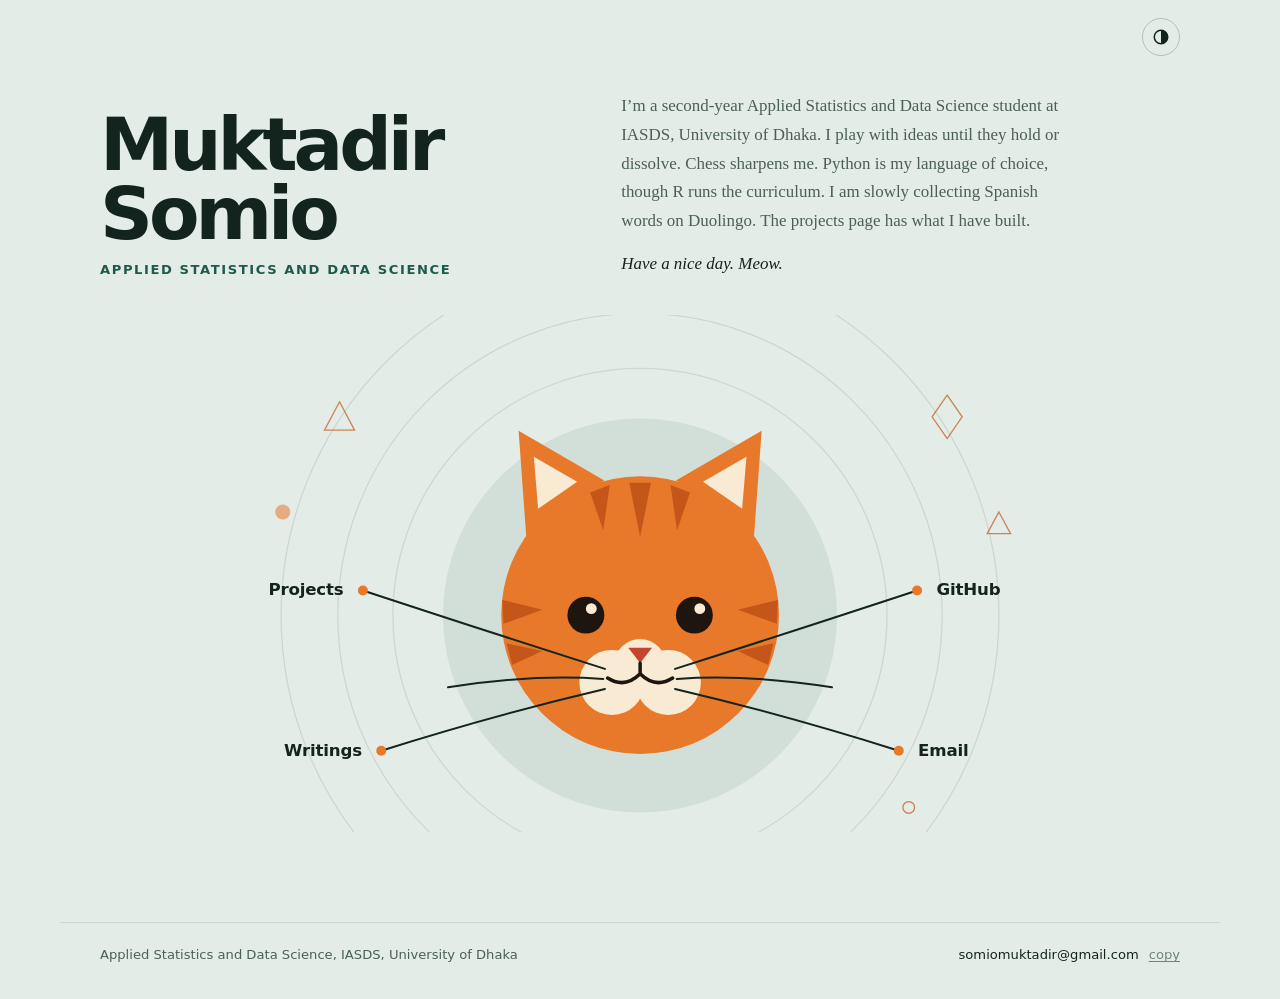
==== commit 5d7eb6d0: "meow" ====
--- a/index.html
+++ b/index.html
@@ -1,149 +1,116 @@
 <!DOCTYPE html>
 <html lang="en">
 <head>
-<meta charset="UTF-8">
+<meta charset="utf-8">
+<meta name="viewport" content="width=device-width, initial-scale=1, viewport-fit=cover">
 <meta name="color-scheme" content="light dark">
-<meta name="text-scale" content="scale">
-<script src="js/theme.js" blocking="render"></script>
-<meta name="viewport" content="width=device-width, initial-scale=1, viewport-fit=cover">
-<meta name="theme-color" content="#e3e6de">
+<meta name="theme-color" content="#e4ece7">
+<script src="js/theme.js"></script>
+<title>Muktadir Somio</title>
 <meta name="description" content="Muktadir Somio, applied statistics and data science student at the University of Dhaka.">
 <meta property="og:title" content="Muktadir Somio">
 <meta property="og:description" content="Applied statistics and data science student at the University of Dhaka.">
-<link rel="icon" href="data:image/svg+xml,<svg xmlns=%22http://www.w3.org/2000/svg%22 viewBox=%220 0 100 100%22><text y=%22.9em%22 font-size=%2290%22>%F0%9F%90%B1</text></svg>">
-<link rel="stylesheet" href="css/tokens.css">
+<link rel="icon" href="data:image/svg+xml,%3Csvg xmlns='http://www.w3.org/2000/svg' viewBox='-132 -176 264 304'%3E%3Cpath d='M-105 -73L-112 -170L-33 -124ZM105 -73L112 -170L33 -124Z' fill='%23e8782a'/%3E%3Ccircle r='128' fill='%23e8782a'/%3E%3Ccircle cx='-50' r='17' fill='%231f1510'/%3E%3Ccircle cx='50' r='17' fill='%231f1510'/%3E%3Cpath d='M-11 30H11L0 44Z' fill='%23c4452f'/%3E%3C/svg%3E">
+<link rel="stylesheet" href="css/site.css">
 <link rel="stylesheet" href="css/home.css">
-<link rel="expect" href="#stage" blocking="render">
-<title>Muktadir Somio</title>
-<noscript><style>
-  .settle{opacity:1!important;pointer-events:auto!important}
-  .skip{display:none}
-  .dim{display:none}
-  .beam{opacity:1!important}
-  .cat-wrap{left:50%;bottom:var(--cat-b);transform:translateX(-50%) scale(1.2)}
-</style></noscript>
+<noscript><style>.wsk .wk,.orbit a,.wsk .wd circle{animation:none!important;stroke-dashoffset:0!important}</style></noscript>
 </head>
-<body>
-<main class="stage" id="stage">
-  <div class="floor" aria-hidden="true"><div class="beam"></div></div>
-  <div class="rug" aria-hidden="true"></div>
+<body class="home">
+<a class="skip" href="#main">Skip to content</a>
 
-  <h1 class="frame-wrap"><a class="frame" id="brand" href="./" title="Replay the welcome"><b>Muktadir Somio</b><small>applied statistics and data science</small><span class="sr-only"> (replay the welcome)</span></a></h1>
+<header class="top">
+  <button class="mode" id="mode" type="button" role="switch" aria-checked="false" aria-label="Dark mode">
+    <svg viewBox="0 0 24 24" aria-hidden="true"><circle cx="12" cy="12" r="9" fill="none" stroke="currentColor" stroke-width="2"/><path d="M12 3a9 9 0 0 1 0 18z" fill="currentColor"/></svg>
+  </button>
+</header>
 
-  <div class="wall-left" aria-hidden="true">
-    <div class="win"><div class="sky"><div class="stars"></div><div class="sun"></div><div class="moon"></div><div class="cloud"></div></div><div class="win-sill"></div></div>
+<main id="main" class="hero" tabindex="-1">
+  <div class="intro">
+    <div>
+      <h1>Muktadir Somio</h1>
+      <p class="role">Applied statistics and data science</p>
+    </div>
+    <div class="intro-text">
+      <p>I’m a second-year Applied Statistics and Data Science student at IASDS, University of Dhaka. I play with ideas until they hold or dissolve. Chess sharpens me. Python is my language of choice, though R runs the curriculum. I am slowly collecting Spanish words on Duolingo. The projects page has what I have built.</p>
+      <p class="sign">Have a nice day. Meow.</p>
+    </div>
   </div>
 
-  <div class="wall-right">
-    <div class="shelf">
-      <div class="shelf-item">
-        <button class="thing books" type="button" aria-label="Books: Python and R" aria-describedby="tip-books" interestfor="tip-books" popovertarget="tip-books" popovertargetaction="show"><span class="book">Py</span><span class="book">R</span><span class="book">∑</span></button>
-        <div class="tip" id="tip-books" popover="hint" role="tooltip">Python is my language of choice. R runs the curriculum.</div>
-      </div>
-      <div class="shelf-item">
-        <button class="thing" type="button" aria-label="Chess knight" aria-describedby="tip-chess" interestfor="tip-chess" popovertarget="tip-chess" popovertargetaction="show"><span class="piece" aria-hidden="true">♞&#xFE0E;</span></button>
-        <div class="tip" id="tip-chess" popover="hint" role="tooltip">Chess sharpens me.</div>
-      </div>
-      <div class="shelf-item">
-        <button class="thing compass" type="button" aria-label="Compass" aria-describedby="tip-compass" interestfor="tip-compass" popovertarget="tip-compass" popovertargetaction="show">
-          <svg viewBox="0 0 40 40" aria-hidden="true">
-            <circle cx="20" cy="20" r="15.5" fill="none" stroke="currentColor" stroke-opacity=".32" stroke-width="1.5"/>
-            <circle cx="20" cy="20" r="11" fill="none" stroke="currentColor" stroke-opacity=".16" stroke-width="1"/>
-            <path d="M20 5.8 L23.7 18.2 L20 20 L16.3 18.2 Z" fill="var(--accent)"/>
-            <path d="M20 34.2 L16.3 21.8 L20 20 L23.7 21.8 Z" fill="currentColor" opacity=".32"/>
-            <circle cx="20" cy="20" r="1.7" fill="var(--accent)"/>
-          </svg>
-        </button>
-        <div class="tip" id="tip-compass" popover="hint" role="tooltip">For the next idea.</div>
-      </div>
-      <div class="shelf-item">
-        <button class="thing plant" type="button" aria-label="Plant" aria-describedby="tip-plant" interestfor="tip-plant" popovertarget="tip-plant" popovertargetaction="show">
-          <svg viewBox="0 0 30 46" aria-hidden="true"><path d="M15 28C15 18 9 12 3 10c0 9 5 15 12 18Z" fill="#5f8f5a"/><path d="M15 28c0-11 6-17 12-19 0 10-5 16-12 19Z" fill="#7aa86f"/><path d="M15 28V8" stroke="#5f8f5a" stroke-width="2" stroke-linecap="round"/><path d="M6 28h18l-2 16H8Z" fill="var(--oxide)"/><rect x="5" y="26" width="20" height="4" rx="1.5" fill="var(--oxide)"/></svg>
-        </button>
-        <div class="tip" id="tip-plant" popover="hint" role="tooltip">Ideas take time.</div>
-      </div>
+  <div class="stage">
+    <div class="whisk">
+      <svg class="halo" viewBox="0 0 1000 620" aria-hidden="true">
+        <circle class="disc" cx="500" cy="360" r="236"/>
+        <circle class="ring" cx="500" cy="360" r="296"/>
+        <circle class="ring" cx="500" cy="360" r="362"/>
+        <circle class="ring" cx="500" cy="360" r="430"/>
+        <path class="bit" d="M140 104 L158 138 L122 138 Z"/>
+        <path class="bit" d="M868 96 L886 122 L868 148 L850 122 Z"/>
+        <circle class="bit-solid" cx="72" cy="236" r="9"/>
+        <path class="bit" d="M930 236 L944 262 L916 262 Z"/>
+        <circle class="bit" cx="822" cy="590" r="7"/>
+      </svg>
+
+      <svg class="cat" id="cat" viewBox="-170 -190 340 380" role="button" tabindex="0" aria-label="Pet the cat">
+        <g class="ear ear-l"><path d="M-105 -73L-112 -170L-33 -124Z" fill="var(--ginger)"/><path d="M-94 -98L-98 -146L-58 -123Z" fill="var(--cream)"/></g>
+        <g class="ear ear-r"><path d="M105 -73L112 -170L33 -124Z" fill="var(--ginger)"/><path d="M94 -98L98 -146L58 -123Z" fill="var(--cream)"/></g>
+        <circle class="head" r="128" fill="var(--ginger)"/>
+        <g fill="var(--ginger-deep)">
+          <path d="M-10 -122H10L0 -72Z"/>
+          <path d="M-46 -113L-28 -120L-34 -78Z"/><path d="M46 -113L28 -120L34 -78Z"/>
+          <path d="M-127 -14L-90 -5L-126 8Z"/><path d="M-123 26L-90 33L-118 46Z"/>
+          <path d="M127 -14L90 -5L126 8Z"/><path d="M123 26L90 33L118 46Z"/>
+        </g>
+        <g fill="var(--cream)"><circle cx="-26" cy="62" r="30"/><circle cx="26" cy="62" r="30"/><circle cy="46" r="24"/></g>
+        <path d="M-11 30H11L0 44Z" fill="var(--nose)"/>
+        <path d="M0 44V54M0 54Q-14 68 -30 58M0 54Q14 68 30 58" fill="none" stroke="var(--cat-ink)" stroke-width="3.2" stroke-linecap="round" stroke-linejoin="round"/>
+        <g class="eyes">
+          <g class="eyes-open lids">
+            <circle cx="-50" r="17" fill="var(--cat-ink)"/><circle cx="50" r="17" fill="var(--cat-ink)"/>
+            <circle cx="-45" cy="-6" r="5" fill="var(--cream)"/><circle cx="55" cy="-6" r="5" fill="var(--cream)"/>
+          </g>
+          <g class="eyes-happy" fill="none" stroke="var(--cat-ink)" stroke-width="6" stroke-linecap="round">
+            <path d="M-68 5Q-50 -17 -32 5"/><path d="M32 5Q50 -17 68 5"/>
+          </g>
+        </g>
+      </svg>
+
+      <svg class="wsk" viewBox="0 0 1000 620" aria-hidden="true">
+        <path class="wk" data-w="projects" pathLength="1" d="M458 424Q320 380 168 330"/>
+        <path class="wk" data-w="writings" pathLength="1" d="M458 448Q330 478 190 522"/>
+        <path class="wk" pathLength="1" d="M456 436Q370 430 270 446"/>
+        <path class="wk" data-w="github" pathLength="1" d="M542 424Q680 380 832 330"/>
+        <path class="wk" data-w="email" pathLength="1" d="M542 448Q670 478 810 522"/>
+        <path class="wk" pathLength="1" d="M544 436Q630 430 730 446"/>
+        <g class="wd">
+          <circle data-w="projects" cx="168" cy="330" r="6"/>
+          <circle data-w="writings" cx="190" cy="522" r="6"/>
+          <circle data-w="github" cx="832" cy="330" r="6"/>
+          <circle data-w="email" cx="810" cy="522" r="6"/>
+        </g>
+      </svg>
+
+      <nav class="orbit" aria-label="Elsewhere">
+        <a class="o-projects" data-w="projects" href="projects.html">Projects</a>
+        <a class="o-writings" data-w="writings" href="writings.html">Writings</a>
+        <a class="o-github" data-w="github" href="https://github.com/someoww" target="_blank" rel="noopener noreferrer">GitHub</a>
+        <a class="o-email" data-w="email" href="mailto:somiomuktadir@gmail.com">Email</a>
+      </nav>
     </div>
-    <button class="note" id="note" type="button"><span class="nk" lang="es">palabra del día</span><span class="nw" id="noteWord" lang="es"></span><span class="nm" id="noteMean"></span></button>
   </div>
 
-  <button class="switch settle" id="themeToggle" type="button" role="switch" aria-checked="false" aria-label="Dark mode" title="Light switch"><span class="rocker"></span></button>
-
-  <div class="dim" aria-hidden="true"></div>
-
-  <div class="bubble" id="bubble">
-    <span id="typed">Psst. I’m Muktadir Somio, a second-year Applied Statistics and Data Science student at IASDS, University of Dhaka. I play with ideas until they hold or dissolve. Chess sharpens me. Python is my language of choice, though R runs the curriculum. I am slowly collecting Spanish words on Duolingo. The projects page has what I have built.</span><span class="cursor" id="cursor"></span><span class="ghost" id="ghost"></span>
-    <span class="line2" id="line2"><span id="typed2">Have a nice day. Meow.</span><span class="ghost" id="ghost2"></span></span>
-  </div>
-  <p class="sr-only" id="srText"></p>
-
-  <div class="cat-wrap" id="cat">
-    <svg viewBox="0 0 240 300" xmlns="http://www.w3.org/2000/svg" aria-hidden="true">
-      <defs>
-        <radialGradient id="fur" cx="38%" cy="30%" r="75%">
-          <stop offset="0%" stop-color="var(--fur-hi)"/>
-          <stop offset="60%" stop-color="var(--fur-mid)"/>
-          <stop offset="100%" stop-color="var(--fur-dark)"/>
-        </radialGradient>
-        <filter id="soft" x="-40%" y="-40%" width="180%" height="180%"><feGaussianBlur stdDeviation="6"/></filter>
-      </defs>
-      <ellipse cx="120" cy="286" rx="72" ry="12" fill="#000" opacity="0.2" filter="url(#soft)"/>
-      <path class="tail" d="M182 224 C222 214 232 168 210 138 C224 164 218 198 182 210 Z" fill="url(#fur)"/>
-      <path d="M52 280 C44 208 62 164 120 164 C178 164 196 208 188 280 Z" fill="url(#fur)"/>
-      <path d="M84 278 C79 232 88 196 120 196 C152 196 161 232 156 278 Z" fill="var(--belly)"/>
-      <g class="arm-right">
-        <path d="M168 216 C186 210 200 216 200 232 C200 246 186 250 172 244 Z" fill="url(#fur)"/>
-        <ellipse cx="195" cy="230" rx="12" ry="10" fill="var(--fur-mid)"/>
-      </g>
-      <path d="M72 216 C56 220 48 234 56 246 C64 256 80 252 86 240 Z" fill="url(#fur)"/>
-      <ellipse cx="88" cy="278" rx="18" ry="11" fill="var(--belly)"/>
-      <ellipse cx="152" cy="278" rx="18" ry="11" fill="var(--belly)"/>
-      <path class="ear-l" d="M50 92 C34 42 66 10 106 44 C82 48 62 66 62 100 Z" fill="url(#fur)"/>
-      <path class="ear-r" d="M190 92 C206 42 174 10 134 44 C158 48 178 66 178 100 Z" fill="url(#fur)"/>
-      <path d="M58 80 C52 50 70 32 92 52 C76 56 64 68 66 86 Z" fill="var(--blush)" opacity="0.5"/>
-      <path d="M182 80 C188 50 170 32 148 52 C164 56 176 68 174 86 Z" fill="var(--blush)" opacity="0.5"/>
-      <circle cx="120" cy="110" r="86" fill="url(#fur)"/>
-      <ellipse cx="82" cy="132" rx="15" ry="9.5" fill="var(--blush)" opacity="0.5"/>
-      <ellipse cx="158" cy="132" rx="15" ry="9.5" fill="var(--blush)" opacity="0.5"/>
-      <g id="look"><g class="eyes-blink">
-        <ellipse cx="90" cy="108" rx="12" ry="15" fill="var(--cat-ink)"/>
-        <ellipse cx="150" cy="108" rx="12" ry="15" fill="var(--cat-ink)"/>
-        <circle cx="93.5" cy="101" r="3.4" fill="#fff"/>
-        <circle cx="153.5" cy="101" r="3.4" fill="#fff"/>
-        <circle cx="86" cy="114" r="1.8" fill="#fff" opacity="0.85"/>
-        <circle cx="146" cy="114" r="1.8" fill="#fff" opacity="0.85"/>
-      </g></g>
-      <path d="M120 128 C116 122 124 122 120 128 Z" fill="var(--nose)"/>
-      <path d="M120 128 Q120 137 108 140 M120 128 Q120 137 132 140" stroke="var(--cat-ink)" stroke-width="2.4" fill="none" stroke-linecap="round"/>
-      <g stroke="var(--cat-ink)" stroke-width="1.5" stroke-linecap="round" opacity="0.4">
-        <path d="M58 118 L22 110 M58 126 L20 126 M58 134 L22 142"/>
-        <path d="M182 118 L218 110 M182 126 L220 126 M182 134 L218 142"/>
-      </g>
-    </svg>
-  </div>
-
-  <nav class="things settle" aria-label="Elsewhere">
-    <a class="thing-link" href="projects.html">
-      <svg viewBox="0 0 72 56" aria-hidden="true"><path d="M8 14 25 8l21 7 18-6v36l-18 6-21-7-17 6Z" fill="var(--paper)" stroke="var(--board)" stroke-width="1.5" stroke-linejoin="round"/><path d="M25 8v36M46 15v36" stroke="var(--board)" stroke-width="1.5"/><path d="M13 32c7-9 13 8 22 0s14 7 24-2" fill="none" stroke="var(--accent)" stroke-width="2.2" stroke-linecap="round"/><circle cx="13" cy="32" r="2.7" fill="var(--brass)"/><circle cx="59" cy="30" r="2.7" fill="var(--brass)"/></svg>
-      <b>Projects</b><small>the work</small>
-    </a>
-    <a class="thing-link" href="writings.html">
-      <svg viewBox="0 0 72 56" aria-hidden="true"><rect x="17" y="6" width="38" height="44" rx="3" fill="var(--paper)" stroke="var(--board)" stroke-width="1.5"/><rect x="17" y="6" width="7" height="44" rx="2.5" fill="var(--accent)"/><path d="M32 18h16M32 26h16M32 34h10" stroke="var(--board)" stroke-width="2.2" stroke-linecap="round"/><path d="M55 12l6 6-17 17-8 2 2-8Z" fill="var(--note-bg)" stroke="var(--brass)" stroke-width="1.5" stroke-linejoin="round"/></svg>
-      <b>Writings</b><small>essays</small>
-    </a>
-    <a class="thing-link" href="https://github.com/someoww" target="_blank" rel="noopener noreferrer">
-      <svg viewBox="0 0 72 56" aria-hidden="true"><rect x="13" y="5" width="46" height="31" rx="3" fill="var(--screen)"/><path d="M22 14h12M26 20h20M22 26h9" stroke="var(--accent)" stroke-width="2.4" stroke-linecap="round"/><circle cx="46" cy="26" r="2" fill="#7fd1a8"/><path d="M7 40h58l4 8H3Z" fill="var(--metal)"/><rect x="29" y="40" width="14" height="2.4" rx="1.2" fill="#000" opacity=".2"/></svg>
-      <b>GitHub</b><small>code</small>
-    </a>
-    <a class="thing-link" href="mailto:somiomuktadir@gmail.com">
-      <svg viewBox="0 0 72 56" aria-hidden="true"><rect x="10" y="10" width="52" height="38" rx="4" fill="var(--paper)" stroke="var(--board)" stroke-width="1.5"/><path d="M10 13l26 21 26-21" fill="none" stroke="var(--accent)" stroke-width="2.4" stroke-linejoin="round"/><circle cx="36" cy="34" r="4.5" fill="var(--rug)"/></svg>
-      <b>Email</b><small>say hi</small>
-    </a>
+  <nav class="nav-m" aria-label="Elsewhere, small screens">
+    <a href="projects.html">Projects</a>
+    <a href="writings.html">Writings</a>
+    <a href="https://github.com/someoww" target="_blank" rel="noopener noreferrer">GitHub</a>
+    <a href="mailto:somiomuktadir@gmail.com">Email</a>
   </nav>
 </main>
 
-<button class="skip" id="skip" type="button">Skip intro</button>
-<footer class="hint settle" id="hint"><span class="hint-full">Applied Statistics and Data Science at IASDS, University of Dhaka</span><span class="hint-short" aria-hidden="true">IASDS, University of Dhaka</span></footer>
+<footer class="foot">
+  <p>Applied Statistics and Data Science, IASDS, University of Dhaka</p>
+  <p><a href="mailto:somiomuktadir@gmail.com">somiomuktadir@gmail.com</a><button class="copy" type="button" data-copy="somiomuktadir@gmail.com" aria-label="Copy email address">copy</button><span class="visually-hidden" role="status"></span></p>
+</footer>
 
-<script src="js/home.js"></script>
+<script src="js/site.js"></script>
 </body>
-</html>
+</html>
--- a/css/site.css
+++ b/css/site.css
@@ -0,0 +1,165 @@
+/* Ginger Pine: a theme drawn from the cat itself.
+
+   ground   #e4ece7  /  #0e1815    mist, deep pine
+   ink      #13241f  /  #e7efe9
+   ginger   #e8782a  /  #f28a3a    fur
+   cream    #f8ead3  /  #f5e3c4    muzzle, inner ears
+   pine     #1d5a4c  /  #86cdb8    links and accents
+
+   Geometry: one circle (head), two triangles (ears), a few lines (whiskers).
+   Everything else on the site is built from those three.
+   Type: a geometric sans for display, a book serif for reading. System fonts only. */
+
+@view-transition{navigation:auto}
+@media (prefers-reduced-motion:reduce){@view-transition{navigation:none}}
+::view-transition-group(cat){animation-duration:.6s;animation-timing-function:cubic-bezier(.22,1,.36,1)}
+::view-transition-old(root),::view-transition-new(root){animation-duration:.2s}
+
+:root{
+  color-scheme:light dark;
+  --bg:light-dark(#e4ece7,#0e1815);
+  --panel:light-dark(#f0f5f1,#15221e);
+  --disc:light-dark(#d2dfd8,#172a25);
+  --ink:light-dark(#13241f,#e7efe9);
+  --muted:light-dark(#4b5f58,#a2b5ad);
+  --faint:light-dark(#6f847c,#7a8f86);
+  --line:light-dark(rgb(19 36 31 / .22),rgb(231 239 233 / .2));
+  --line-soft:light-dark(rgb(19 36 31 / .11),rgb(231 239 233 / .1));
+  --accent:light-dark(#1d5a4c,#86cdb8);
+  --ginger:light-dark(#e8782a,#f28a3a);
+  --ginger-deep:light-dark(#c4561a,#cf6320);
+  --cream:light-dark(#f8ead3,#f5e3c4);
+  --nose:light-dark(#c4452f,#e0644e);
+  --cat-ink:#1f1510;
+  --ok:light-dark(#2d7a67,#86cdb8);
+  --warn:light-dark(#a8730f,#e3b04a);
+  --crit:light-dark(#c4452f,#ff8a70);
+  --solid-bg:light-dark(#13241f,#e7efe9);
+  --solid-fg:light-dark(#e4ece7,#0e1815);
+
+  --gut:clamp(20px,4vw,40px);
+  --sans:'Futura','Avenir Next','Century Gothic','Trebuchet MS',ui-sans-serif,system-ui,sans-serif;
+  --serif:'Iowan Old Style','Palatino Linotype',Palatino,'Book Antiqua',Georgia,serif;
+  --mono:ui-monospace,'SF Mono','Cascadia Mono','Roboto Mono',Menlo,Consolas,monospace;
+  accent-color:var(--accent);
+}
+:root[data-theme="light"]{color-scheme:light}
+:root[data-theme="dark"]{color-scheme:dark}
+
+*,*::before,*::after{box-sizing:border-box}
+html{-webkit-text-size-adjust:100%;scroll-padding-top:1rem}
+@media (prefers-reduced-motion:no-preference){html{scroll-behavior:smooth}}
+body{
+  margin:0;min-height:100vh;background:var(--bg);color:var(--ink);
+  font:400 1.05rem/1.7 var(--serif);-webkit-font-smoothing:antialiased;overflow-x:clip;
+}
+h1,h2,h3{margin:0;font-family:var(--sans);text-wrap:balance}
+p{margin:0;text-wrap:pretty}
+a{color:inherit}
+button{font-family:inherit;color:inherit}
+img,svg{max-width:100%}
+:focus-visible{outline:2px solid var(--accent);outline-offset:3px}
+::selection{background:var(--ginger);color:var(--cat-ink)}
+
+.visually-hidden:not(:focus-within,:active){
+  position:absolute;clip-path:inset(50%);overflow:hidden;
+  width:1px;height:1px;margin:-1px;padding:0;border:0;white-space:nowrap;
+}
+.skip{
+  position:fixed;left:16px;top:12px;z-index:100;padding:10px 14px;
+  background:var(--solid-bg);color:var(--solid-fg);text-decoration:none;
+  font:700 .85rem/1 var(--sans);translate:0 -200%;
+}
+.skip:focus{translate:0 0}
+
+/* ---------- header ---------- */
+.top{
+  max-width:1160px;margin:0 auto;padding:18px var(--gut);
+  display:flex;align-items:center;justify-content:space-between;gap:20px;
+}
+.brand{
+  display:inline-flex;align-items:center;gap:10px;text-decoration:none;
+  font:700 1rem/1 var(--sans);letter-spacing:-.02em;color:var(--ink);
+}
+.brand .mark{display:block;width:38px;height:auto;flex:0 0 auto}
+.brand:hover span,.brand:focus-visible span{color:var(--accent)}
+.nav{
+  display:flex;align-items:center;gap:clamp(10px,2vw,22px);
+  font:600 .9rem/1 var(--sans);
+}
+.nav a{color:var(--muted);text-decoration:none;transition:color .2s}
+.nav a:hover,.nav a:focus-visible{color:var(--ink)}
+.nav a[aria-current="page"]{color:var(--ink)}
+.nav a[aria-current="page"]::after{
+  content:'';display:block;height:2px;margin-top:5px;background:var(--ginger);
+}
+.mode{
+  flex:0 0 auto;display:grid;place-items:center;width:38px;height:38px;padding:0;
+  border:1px solid var(--line);border-radius:50%;background:transparent;
+  color:var(--ink);cursor:pointer;transition:border-color .2s,color .2s,transform .2s;
+}
+.mode svg{width:18px;height:18px;display:block}
+.mode:hover,.mode:focus-visible{border-color:var(--accent);color:var(--accent)}
+.mode:active{transform:scale(.94)}
+:root[data-theme="dark"] .mode svg{transform:rotate(180deg)}
+
+/* ---------- buttons ---------- */
+.btn{
+  display:inline-flex;align-items:center;justify-content:center;gap:8px;
+  padding:12px 20px;border:1px solid var(--line);border-radius:2px;
+  text-decoration:none;font:600 .9rem/1 var(--sans);cursor:pointer;
+  transition:background .2s,border-color .2s,color .2s;
+}
+.btn-solid{background:var(--solid-bg);border-color:var(--solid-bg);color:var(--solid-fg)}
+.btn-solid:hover,.btn-solid:focus-visible{background:var(--ginger);border-color:var(--ginger);color:var(--cat-ink)}
+.btn-ghost{background:transparent;color:var(--ink)}
+.btn-ghost:hover,.btn-ghost:focus-visible{border-color:var(--accent);color:var(--accent)}
+
+/* ---------- the cat ---------- */
+.cat{overflow:visible}
+.cat[role="button"]{cursor:pointer;touch-action:manipulation}
+.cat .eyes{
+  transform:translate(calc(var(--lx,0) * 1px),calc(var(--ly,0) * 1px));
+  transition:transform .12s linear;
+}
+.cat .eyes-open,.cat .eyes-happy{transition:opacity .18s ease}
+.cat .eyes-happy{opacity:0}
+.cat.happy .eyes-open{opacity:0}
+.cat.happy .eyes-happy{opacity:1}
+.cat.sleep:not(.awake) .eyes-open{opacity:0}
+.cat.sleep:not(.awake) .eyes-happy{opacity:1}
+.cat .ear{transform-box:fill-box;transform-origin:50% 100%;transition:transform .25s ease}
+.cat.twitch .ear-l{transform:rotate(-7deg)}
+.cat.twitch .ear-r{transform:rotate(7deg)}
+
+/* ---------- footer ---------- */
+.foot{
+  max-width:1160px;margin:clamp(72px,10vh,110px) auto 0;
+  padding:22px var(--gut) 34px;border-top:1px solid var(--line-soft);
+  display:flex;flex-wrap:wrap;align-items:baseline;justify-content:space-between;
+  gap:8px 24px;font:400 .82rem/1.5 var(--sans);color:var(--muted);
+}
+.foot p{margin:0}
+.foot a{color:var(--ink);text-decoration:none}
+.foot a:hover,.foot a:focus-visible{color:var(--accent)}
+.copy{
+  appearance:none;border:0;background:none;padding:0 0 0 8px;margin-left:2px;
+  color:var(--faint);font:inherit;text-decoration:underline;
+  text-underline-offset:2px;cursor:pointer;
+}
+.copy:hover,.copy:focus-visible{color:var(--accent)}
+.copy[data-copied]{color:var(--ok)}
+.copy[data-failed]{color:var(--crit)}
+
+@media (max-width:620px){
+  .top{padding:14px var(--gut);gap:12px}
+  .brand .mark{width:32px}
+  .nav{gap:10px;font-size:.82rem}
+  .mode{width:34px;height:34px}
+  .foot{margin-top:56px}
+}
+
+@media (prefers-reduced-motion:reduce){
+  .cat .eyes,.cat .ear,.cat .eyes-open,.cat .eyes-happy{transition:none}
+  .btn,.mode,.nav a{transition:none}
+}
--- a/css/home.css
+++ b/css/home.css
@@ -1,455 +1,104 @@
-/* The room. A single screen, built around the cat and the door. */
-:root{
-  --wall-top-light:#e3e6de;
-  --wall-top-dark:#18211d;
-  --wall-bot-light:#d7dbd2;
-  --wall-bot-dark:#111714;
-  --board-light:#c3c8bf;
-  --board-dark:#2f3a34;
-  --wood-light:#7d6248;
-  --wood-dark-t:#5b4534;
-  --wood-dark-light:#5e4835;
-  --wood-dark-dark:#3e2e22;
-  --floor-top-light:#8d7257;
-  --floor-top-dark:#2b211a;
-  --floor-bot-light:#70563f;
-  --floor-bot-dark:#1b1511;
-  --plank-light:rgba(40,30,20,.16);
-  --plank-dark:rgba(0,0,0,.3);
-  --rug-light:#24473e;
-  --rug-dark:#2f5a4f;
-  --rug-ring-light:#cbb894;
-  --rug-ring-dark:#8d7a58;
-  --rug-shadow-light:rgba(20,35,28,.28);
-  --rug-shadow-dark:rgba(0,0,0,.5);
-  --bubble-bg-light:#fbfaf3;
-  --bubble-bg-dark:#222b26;
-  --hint-color-light:#e9e5d6;
-  --hint-color-dark:#a7b1a8;
-  --sky-top-light:#b9d3d0;
-  --sky-top-dark:#101c28;
-  --sky-bot-light:#e8e4d2;
-  --sky-bot-dark:#25323a;
-  --beam-light:rgba(255,244,210,.42);
-  --beam-dark:rgba(190,210,180,.12);
-  --dim-light:rgba(12,18,15,.55);
-  --dim-dark:rgba(4,8,6,.7);
-  --note-bg-light:#e8d9a8;
-  --note-bg-dark:#cbb87a;
-  --note-ink-light:#3f3a22;
-  --note-ink-dark:#332f1c;
-  --metal-light:#a9b0a6;
-  --metal-dark:#777f76;
-  --screen-light:#222b27;
-  --screen-dark:#1a221e;
+/* Home: the cat is the page. Its whiskers are the navigation. */
 
-  --wall-top:var(--wall-top-light);
-  --wall-bot:var(--wall-bot-light);
-  --board:var(--board-light);
-  --wood:var(--wood-light);
-  --wood-dark:var(--wood-dark-light);
-  --floor-top:var(--floor-top-light);
-  --floor-bot:var(--floor-bot-light);
-  --plank:var(--plank-light);
-  --rug:var(--rug-light);
-  --rug-ring:var(--rug-ring-light);
-  --rug-shadow:var(--rug-shadow-light);
-  --bubble-bg:var(--bubble-bg-light);
-  --hint-color:var(--hint-color-light);
-  --sky-top:var(--sky-top-light);
-  --sky-bot:var(--sky-bot-light);
-  --moon:#f2ecd4;
-  --beam:var(--beam-light);
-  --dim:var(--dim-light);
-  --glow:.10;
-  --note-bg:var(--note-bg-light);
-  --note-ink:var(--note-ink-light);
-  --metal:var(--metal-light);
-  --screen:var(--screen-light);
-  --fur-hi:#f1c08c;
-  --fur-mid:#dd9258;
-  --fur-dark:#c4763f;
-  --belly:#f7ead7;
-  --blush:#dd8f7c;
-  --nose:#a84a40;
-  --cat-ink:#2a1d16;
-  --cat-w:220px;
-  --cat-h:275px;
-  --cat-sink:98px;
-  --cat-scale:1.4;
-  --rug-b:138px;
-  --rug-h:84px;
-  --cat-b:calc(var(--rug-b) + var(--rug-h) / 2 - 12px);
-  --floor-h:max(230px,34vh);
-  --win-w:clamp(96px,15vw,190px);
-  --shelf-w:clamp(150px,21vw,250px);
+.home .top{justify-content:flex-end}
+.hero{max-width:1160px;margin:0 auto;padding:0 var(--gut);display:flex;flex-direction:column}
+
+/* The stage is sized from the cat's width so every layer stays in proportion.
+   The whisker layer is 2.262 cat-widths wide; on a phone it simply runs off the edges. */
+.stage{
+  --cat-w:clamp(210px,min(34vw,41vh),440px);
+  order:1;position:relative;height:calc(var(--cat-w) * 1.4027);overflow-x:clip;
+}
+.whisk{
+  position:absolute;left:50%;top:0;translate:-50% 0;
+  width:calc(var(--cat-w) * 2.262);aspect-ratio:1000 / 620;
+}
+.whisk > svg{position:absolute;display:block}
+.halo,.wsk{inset:0;width:100%;height:100%;overflow:hidden}
+.wsk{pointer-events:none}
+.whisk .cat{left:27.9%;top:18.2%;width:44.2%;height:auto;view-transition-name:cat}
+
+.halo .disc{fill:var(--disc)}
+.halo .ring{fill:none;stroke:var(--line-soft);stroke-width:1.5}
+.halo .bit{fill:none;stroke:var(--ginger-deep);stroke-width:1.6;opacity:.7}
+.halo .bit-solid{fill:var(--ginger);opacity:.55}
+
+/* whiskers */
+.wsk .wk{fill:none;stroke:var(--ink);stroke-width:2.4;stroke-linecap:round;transition:stroke .2s,stroke-width .2s}
+.wsk .wd circle{
+  fill:var(--ginger);transform-box:fill-box;transform-origin:center;scale:1;
+  transition:scale .25s cubic-bezier(.34,1.56,.64,1);
+}
+.whisk:has(a[data-w="projects"]:is(:hover,:focus-visible)) path[data-w="projects"],
+.whisk:has(a[data-w="writings"]:is(:hover,:focus-visible)) path[data-w="writings"],
+.whisk:has(a[data-w="github"]:is(:hover,:focus-visible)) path[data-w="github"],
+.whisk:has(a[data-w="email"]:is(:hover,:focus-visible)) path[data-w="email"]{stroke:var(--ginger);stroke-width:3.6}
+.whisk:has(a[data-w="projects"]:is(:hover,:focus-visible)) circle[data-w="projects"],
+.whisk:has(a[data-w="writings"]:is(:hover,:focus-visible)) circle[data-w="writings"],
+.whisk:has(a[data-w="github"]:is(:hover,:focus-visible)) circle[data-w="github"],
+.whisk:has(a[data-w="email"]:is(:hover,:focus-visible)) circle[data-w="email"]{scale:1.7}
+
+/* labels sit at the whisker tips */
+.orbit{position:absolute;inset:0}
+.orbit a{
+  position:absolute;translate:0 -50%;padding:10px 6px;white-space:nowrap;text-decoration:none;
+  font:700 clamp(.95rem,1.3vw,1.25rem)/1 var(--sans);letter-spacing:-.01em;transition:color .2s;
+}
+.orbit a:hover,.orbit a:focus-visible{color:var(--accent)}
+.o-projects{top:53.2%;right:84.8%}
+.o-writings{top:84.2%;right:82.6%}
+.o-github{top:53.2%;left:84.8%}
+.o-email{top:84.2%;left:82.6%}
+
+/* one orchestrated moment: the whiskers grow out of the face, then the labels arrive */
+@media (prefers-reduced-motion:no-preference){
+  .wsk .wk{stroke-dasharray:1 1.01;stroke-dashoffset:1;animation:grow 1s cubic-bezier(.22,1,.36,1) .25s forwards}
+  .wsk .wk:nth-child(2){animation-delay:.35s}
+  .wsk .wk:nth-child(3){animation-delay:.45s}
+  .wsk .wk:nth-child(4){animation-delay:.3s}
+  .wsk .wk:nth-child(5){animation-delay:.4s}
+  .wsk .wk:nth-child(6){animation-delay:.5s}
+  .wsk .wd circle{animation:pop .45s cubic-bezier(.34,1.56,.64,1) 1s backwards}
+  .orbit a{animation:fade .5s ease 1.05s backwards}
+}
+@keyframes grow{to{stroke-dashoffset:0}}
+@keyframes pop{from{scale:0}}
+@keyframes fade{from{opacity:0}}
+
+/* the name and a few lines */
+.intro{
+  display:grid;grid-template-columns:minmax(0,.9fr) minmax(0,1.1fr);
+  gap:clamp(24px,5vw,72px);align-items:end;
+  padding:clamp(10px,2vh,28px) 0 clamp(18px,4vh,40px);
+}
+.intro h1{
+  font-size:clamp(2.2rem,1rem + 5vw,4.6rem);line-height:.94;letter-spacing:-.055em;
+}
+.role{
+  margin-top:12px;font:600 .82rem/1.4 var(--sans);
+  letter-spacing:.12em;text-transform:uppercase;color:var(--accent);
+}
+.intro-text{max-width:52ch;color:var(--muted);font-size:clamp(.98rem,.94rem + .2vw,1.06rem)}
+.intro-text p + p{margin-top:14px}
+.sign{color:var(--ink);font-style:italic}
+
+.nav-m{display:none;order:2}
+
+@media (max-width:760px){
+  .intro{grid-template-columns:1fr;gap:22px;align-items:start;padding-top:4px}
+  .stage{--cat-w:clamp(190px,min(58vw,38vh),340px)}
+  .orbit{display:none}
+  .nav-m{
+    display:flex;flex-wrap:wrap;justify-content:center;gap:10px 20px;
+    margin-top:26px;padding-top:20px;border-top:1px solid var(--line-soft);
+    font:600 .9rem/1 var(--sans);
+  }
+  .nav-m a{color:var(--muted);text-decoration:none}
+  .nav-m a:hover,.nav-m a:focus-visible{color:var(--accent)}
 }
 
-@media (prefers-color-scheme: dark){
-  :root:not([data-theme="light"]){
-    --wall-top:var(--wall-top-dark);
-    --wall-bot:var(--wall-bot-dark);
-    --board:var(--board-dark);
-    --wood:var(--wood-dark-t);
-    --wood-dark:var(--wood-dark-dark);
-    --floor-top:var(--floor-top-dark);
-    --floor-bot:var(--floor-bot-dark);
-    --plank:var(--plank-dark);
-    --rug:var(--rug-dark);
-    --rug-ring:var(--rug-ring-dark);
-    --rug-shadow:var(--rug-shadow-dark);
-    --bubble-bg:var(--bubble-bg-dark);
-    --hint-color:var(--hint-color-dark);
-    --sky-top:var(--sky-top-dark);
-    --sky-bot:var(--sky-bot-dark);
-    --beam:var(--beam-dark);
-    --dim:var(--dim-dark);
-    --glow:.22;
-    --note-bg:var(--note-bg-dark);
-    --note-ink:var(--note-ink-dark);
-    --metal:var(--metal-dark);
-    --screen:var(--screen-dark);
-  }
+@media (prefers-reduced-motion:reduce){
+  .wsk .wk{stroke-dashoffset:0}
+  .wsk .wk,.wsk .wd circle,.orbit a{transition:none}
+  .wsk .wd circle,.orbit a{animation:none}
 }
-
-:root[data-theme="dark"]{
-  --wall-top:var(--wall-top-dark);
-  --wall-bot:var(--wall-bot-dark);
-  --board:var(--board-dark);
-  --wood:var(--wood-dark-t);
-  --wood-dark:var(--wood-dark-dark);
-  --floor-top:var(--floor-top-dark);
-  --floor-bot:var(--floor-bot-dark);
-  --plank:var(--plank-dark);
-  --rug:var(--rug-dark);
-  --rug-ring:var(--rug-ring-dark);
-  --rug-shadow:var(--rug-shadow-dark);
-  --bubble-bg:var(--bubble-bg-dark);
-  --hint-color:var(--hint-color-dark);
-  --sky-top:var(--sky-top-dark);
-  --sky-bot:var(--sky-bot-dark);
-  --beam:var(--beam-dark);
-  --dim:var(--dim-dark);
-  --glow:.22;
-  --note-bg:var(--note-bg-dark);
-  --note-ink:var(--note-ink-dark);
-  --metal:var(--metal-dark);
-  --screen:var(--screen-dark);
-}
-
-@supports (color: light-dark(white, black)){
-  :root{
-    --wall-top:light-dark(var(--wall-top-light),var(--wall-top-dark));
-    --wall-bot:light-dark(var(--wall-bot-light),var(--wall-bot-dark));
-    --board:light-dark(var(--board-light),var(--board-dark));
-    --wood:light-dark(var(--wood-light),var(--wood-dark-t));
-    --wood-dark:light-dark(var(--wood-dark-light),var(--wood-dark-dark));
-    --floor-top:light-dark(var(--floor-top-light),var(--floor-top-dark));
-    --floor-bot:light-dark(var(--floor-bot-light),var(--floor-bot-dark));
-    --plank:light-dark(var(--plank-light),var(--plank-dark));
-    --rug:light-dark(var(--rug-light),var(--rug-dark));
-    --rug-ring:light-dark(var(--rug-ring-light),var(--rug-ring-dark));
-    --rug-shadow:light-dark(var(--rug-shadow-light),var(--rug-shadow-dark));
-    --bubble-bg:light-dark(var(--bubble-bg-light),var(--bubble-bg-dark));
-    --hint-color:light-dark(var(--hint-color-light),var(--hint-color-dark));
-    --sky-top:light-dark(var(--sky-top-light),var(--sky-top-dark));
-    --sky-bot:light-dark(var(--sky-bot-light),var(--sky-bot-dark));
-    --beam:light-dark(var(--beam-light),var(--beam-dark));
-    --dim:light-dark(var(--dim-light),var(--dim-dark));
-    --note-bg:light-dark(var(--note-bg-light),var(--note-bg-dark));
-    --note-ink:light-dark(var(--note-ink-light),var(--note-ink-dark));
-    --metal:light-dark(var(--metal-light),var(--metal-dark));
-    --screen:light-dark(var(--screen-light),var(--screen-dark));
-  }
-}
-
-*,*::before,*::after{box-sizing:border-box;margin:0;padding:0}
-html{height:100%;-webkit-text-size-adjust:100%}
-@supports(height:100dvh){html,body{height:100dvh}}
-body{
-  height:100%;background:var(--wall-bot);color:var(--ink);
-  font-family:var(--sans);overflow:clip;position:relative;
-  -webkit-font-smoothing:antialiased;
-}
-::selection{background:var(--accent);color:var(--paper)}
-button{font-family:inherit;color:inherit}
-a:focus-visible,button:focus-visible,.cat-wrap:focus-visible{outline:2px solid var(--accent);outline-offset:3px}
-.sr-only{
-  position:absolute;clip-path:inset(50%);overflow:hidden;
-  width:1px;height:1px;margin:-1px;padding:0;border:0;white-space:nowrap;
-}
-
-/* the room */
-.stage{position:relative;width:100%;height:100%;overflow:clip;background:linear-gradient(to bottom var(--in-oklab),var(--wall-top),var(--wall-bot));transition:background .5s ease}
-.stage::before{
-  content:'';position:absolute;left:50%;top:52%;width:80vmin;height:80vmin;transform:translate(-50%,-50%);
-  background:radial-gradient(circle,var(--accent) 0%,transparent 68%);
-  opacity:.04;filter:blur(50px);pointer-events:none;z-index:1;transition:opacity 1.4s ease;
-}
-body.settled .stage::before{opacity:var(--glow)}
-.dim{position:absolute;inset:0;background:var(--dim);z-index:3;pointer-events:none;transition:opacity 1.4s ease,background .5s ease}
-body.settled .dim{opacity:0}
-
-.floor{
-  position:absolute;left:0;right:0;bottom:0;height:var(--floor-h);z-index:1;
-  background:repeating-linear-gradient(90deg,transparent 0 118px,var(--plank) 118px 120px),linear-gradient(to bottom var(--in-oklab),var(--floor-top),var(--floor-bot));
-  transition:background .5s ease;
-}
-.floor::before{content:'';position:absolute;left:0;right:0;top:-12px;height:12px;background:var(--board);transition:background .5s ease}
-.beam{
-  position:absolute;left:clamp(10px,6vw,110px);top:0;width:clamp(120px,24vw,340px);height:100%;
-  background:linear-gradient(var(--beam),transparent);
-  clip-path:polygon(16% 0,100% 0,84% 100%,0 100%);
-  opacity:0;transition:opacity 1.8s ease .4s;pointer-events:none;
-}
-body.settled .beam{opacity:1}
-.rug{
-  position:absolute;left:50%;bottom:var(--rug-b);width:min(78vw,560px);height:var(--rug-h);transform:translateX(-50%);z-index:2;border-radius:50%;
-  background:radial-gradient(ellipse at 50% 45%,rgba(255,255,255,.08),transparent 70%),var(--rug);
-  box-shadow:inset 0 0 0 7px var(--rug-ring),inset 0 0 0 11px var(--rug),0 10px 22px var(--rug-shadow);
-  transition:background .5s ease,box-shadow .5s ease;
-}
-
-/* window */
-.wall-left,.wall-right{position:absolute;top:clamp(20px,8vh,70px);z-index:2}
-.wall-left{left:clamp(14px,5vw,84px)}
-.wall-right{right:clamp(14px,5vw,84px);display:flex;flex-direction:column;align-items:flex-end;gap:24px}
-.win{
-  position:relative;width:var(--win-w);height:calc(var(--win-w) * 1.3);
-  border:6px solid var(--wood);border-radius:4px;background:var(--wood);
-  transition:border-color .5s ease;
-}
-.win::before,.win::after{content:'';position:absolute;background:var(--wood);z-index:3}
-.win::before{left:50%;top:0;bottom:0;width:4px;transform:translateX(-50%)}
-.win::after{top:46%;left:0;right:0;height:4px}
-.win-sill{position:absolute;left:-12px;right:-12px;bottom:-14px;height:8px;background:var(--wood-dark);border-radius:2px}
-.sky{position:absolute;inset:0;overflow:clip;font-size:calc(var(--win-w) / 10);background:linear-gradient(to bottom var(--in-oklab),var(--sky-top),var(--sky-bot));transition:background .7s ease}
-.sun{position:absolute;left:56%;top:14%;width:2.4em;aspect-ratio:1;border-radius:50%;background:#e8c96b;box-shadow:0 0 1.3em rgba(232,201,107,.55);translate:0 0;opacity:1;transition:translate .9s cubic-bezier(.22,1,.36,1),opacity .7s ease}
-.moon{position:absolute;left:54%;top:14%;width:2.2em;aspect-ratio:1;border-radius:50%;box-shadow:inset -.6em -.25em 0 0 var(--moon);filter:drop-shadow(0 0 .4em rgba(255,250,210,.45));translate:0 8em;opacity:0;transition:translate .9s cubic-bezier(.22,1,.36,1),opacity .7s ease}
-.stars{position:absolute;inset:0;opacity:0;transition:opacity .8s ease}
-.stars::before{
-  content:'';position:absolute;left:0;top:0;width:2px;height:2px;border-radius:50%;background:#fff;
-  box-shadow:.9em .8em #fff,3.1em 2.2em #fff,5.4em .9em #fff,2.2em 4.6em #fff,4.6em 5.8em #fff,7.4em 3.6em #fff,8.6em 7em #fff,1.4em 8em #fff;
-}
-.cloud{position:absolute;top:44%;left:0;width:3.4em;height:.95em;border-radius:1em;background:rgba(255,255,255,.85);transition:opacity .7s ease}
-@media (prefers-reduced-motion: no-preference){
-  .cloud{animation:drift 60s linear infinite}
-}
-.cloud::before{content:'';position:absolute;left:.6em;top:-.5em;width:1.5em;height:1.5em;border-radius:50%;background:inherit}
-@keyframes drift{from{translate:-4em 0}to{translate:12em 0}}
-[data-theme="dark"] .sun{translate:0 8em;opacity:0}
-[data-theme="dark"] .moon{translate:0 0;opacity:1}
-[data-theme="dark"] .stars{opacity:1}
-[data-theme="dark"] .cloud{opacity:.08}
-
-/* shelf */
-.shelf{position:relative;display:flex;align-items:flex-end;justify-content:space-between;gap:8px;width:var(--shelf-w);padding:0 8px}
-.shelf::after{content:'';position:absolute;left:-6px;right:-6px;bottom:-8px;height:8px;background:var(--wood);border-radius:2px}
-.shelf-item{position:relative;display:flex;align-items:flex-end}
-.thing{
-  appearance:none;border:0;background:none;position:relative;cursor:pointer;
-  display:flex;align-items:flex-end;padding:0;
-  min-inline-size:24px;min-block-size:24px;
-  translate:0 0;transition:translate .2s ease;
-}
-.thing:hover,.thing:focus-visible{translate:0 -2px}
-.books{gap:2px}
-.book{width:15px;border-radius:1px 1px 0 0;font:700 .55rem var(--sans);color:rgba(255,255,255,.9);text-align:center;padding-top:5px}
-.book:nth-child(1){height:58px;background:var(--accent)}
-.book:nth-child(2){height:66px;background:var(--oxide)}
-.book:nth-child(3){height:52px;background:var(--brass);rotate:9deg;transform-origin:bottom left;margin-left:3px}
-.piece{font-size:2.5rem;line-height:1;font-family:'Segoe UI Symbol','Apple Symbols','Noto Sans Symbols 2',serif;color:var(--ink)}
-.compass svg{
-  width:34px;height:34px;display:block;rotate:0deg;
-  transition:rotate .35s cubic-bezier(.34,1.56,.64,1);
-  transition-timing-function:linear(0, 0.45 15%, 1.08 35%, 0.97 55%, 1.01 75%, 1);
-}
-.thing:hover .compass svg,.thing:focus-visible .compass svg{rotate:18deg}
-.plant svg{width:30px;height:46px;display:block}
-
-/* shelf tooltips (popover="hint" + anchor positioning + WCAG 1.4.13 fallback) */
-.tip{
-  max-width:190px;padding:6px 10px;
-  border-radius:2px;background:var(--bubble-bg);border:1px solid var(--line);
-  font:.76rem/1.4 var(--read);color:var(--ink);text-align:left;text-wrap:pretty;
-  z-index:8;
-}
-.tip::after{
-  content:'';position:absolute;left:0;right:0;top:100%;height:12px;
-}
-@supports (position-area: block-start){
-  .tip[popover]{
-    position:fixed;
-    inset:auto;
-    margin:0 0 10px 0;
-    position-area:block-start;
-    position-try-fallbacks:flip-block,flip-inline;
-  }
-}
-@supports not (position-area: block-start){
-  .tip[popover]{
-    position:fixed;
-    inset:auto;
-    margin:0;
-  }
-}
-.tip:not(:popover-open):not(.\:popover-open):not(.tip-open){
-  display:none;
-}
-.tip.tip-open{
-  display:block;
-  position:absolute;
-  right:0;
-  bottom:calc(100% + 10px);
-  width:max-content;
-}
-@media (prefers-reduced-motion: no-preference){
-  .tip:is(:popover-open,.\:popover-open,.tip-open){
-    animation:tipIn .18s ease-out both;
-  }
-}
-@keyframes tipIn{from{opacity:0;translate:0 4px}to{opacity:1;translate:0 0}}
-
-.note{
-  appearance:none;border:0;cursor:pointer;position:relative;width:96px;padding:14px 10px 10px;
-  background:var(--note-bg);color:var(--note-ink);
-  rotate:-3deg;translate:0 0;scale:1;text-align:left;
-  transition:rotate .2s ease,translate .2s ease,background .5s ease;margin-right:6px;
-}
-.note:hover{rotate:-1deg;translate:0 -2px}
-.note::before{content:'';position:absolute;left:50%;top:-7px;width:36px;height:13px;transform:translateX(-50%) rotate(2deg);background:rgba(255,255,255,.45)}
-.nk{display:block;font:600 .56rem var(--sans);letter-spacing:.08em;text-transform:lowercase;opacity:.65}
-.nw{display:block;margin-top:3px;font:italic 700 1.12rem var(--read)}
-.nm{display:block;font:.72rem var(--read);opacity:.75}
-@media (prefers-reduced-motion: no-preference){
-  .note.flip{animation:flip .35s ease}
-}
-@keyframes flip{0%{rotate:-3deg;scale:1}50%{rotate:3deg;scale:.96}100%{rotate:-3deg;scale:1}}
-
-/* name plaque */
-h1.frame-wrap{position:absolute;top:clamp(18px,6vh,56px);left:50%;transform:translateX(-50%);z-index:4;font-weight:inherit}
-.frame{
-  display:block;text-decoration:none;color:var(--ink);text-align:center;white-space:nowrap;
-  padding:10px 24px 9px;background:var(--paper);border:5px solid var(--wood);
-  rotate:0deg;
-  transition:background .5s ease,rotate .2s ease;position:relative;
-}
-.frame::before{content:'';position:absolute;left:50%;top:-13px;width:7px;height:7px;border-radius:50%;background:var(--wood-dark);transform:translateX(-50%)}
-.frame:hover{rotate:-.6deg}
-.frame b{display:block;font:600 clamp(1.05rem,2.3vw,1.4rem)/1.1 var(--sans);letter-spacing:-.02em}
-.frame small{display:block;margin-top:4px;font:500 .62rem/1.3 var(--sans);letter-spacing:.04em;color:var(--muted)}
-
-/* light switch */
-.switch{
-  appearance:none;cursor:pointer;position:absolute;right:clamp(10px,3vw,40px);top:46vh;z-index:4;
-  width:34px;height:56px;border-radius:3px;background:var(--paper);border:1px solid var(--line);
-  display:flex;align-items:center;justify-content:center;transition:background .5s ease;
-}
-.switch .rocker{
-  width:15px;height:27px;border-radius:2px;background:var(--wood);
-  translate:0 -9px;
-  transition:translate .3s cubic-bezier(.22,1,.36,1);
-  transition-timing-function:linear(0, 0.45 15%, 1.08 35%, 0.97 55%, 1.01 75%, 1);
-}
-[data-theme="dark"] .switch .rocker{translate:0 9px}
-
-/* links */
-.things{position:absolute;left:0;right:0;bottom:calc(36px + env(safe-area-inset-bottom,0px));z-index:6;display:flex;justify-content:center;gap:clamp(12px,4vw,48px)}
-.thing-link{display:flex;flex-direction:column;align-items:center;gap:4px;color:var(--ink);text-decoration:none;font:600 .86rem var(--sans);translate:0 0;transition:translate .2s ease}
-.thing-link small{font:.7rem var(--read);font-style:italic;color:var(--hint-color);font-weight:400;margin-top:-2px}
-.thing-link svg{width:64px;height:50px;overflow:visible}
-.thing-link:hover,.thing-link:focus-visible{translate:0 -4px}
-.thing-link:hover b{color:var(--accent)}
-@media (prefers-color-scheme: dark){
-  :root:not([data-theme="light"]) .thing-link{--paper:#d9cbb8;--board:#8a7259;--screen:#5a5263;--metal:#a39a8d}
-}
-[data-theme="dark"] .thing-link{--paper:#d9cbb8;--board:#8a7259;--screen:#5a5263;--metal:#a39a8d}
-
-.settle{opacity:0;pointer-events:none;transition:opacity .7s ease .2s}
-body.settled .settle{opacity:1;pointer-events:auto}
-footer.hint{position:absolute;bottom:calc(12px + env(safe-area-inset-bottom,0px));left:0;right:0;padding:0 120px;text-align:center;font:.78rem/1.4 var(--sans);color:var(--hint-color);z-index:6;text-shadow:0 1px 2px rgba(0,0,0,.32)}
-.hint-short{display:none}
-
-/* intro bubble */
-.bubble{
-  position:absolute;left:min(24vw,220px);bottom:min(42vh,320px);width:min(86vw,470px);z-index:10;
-  background:var(--bubble-bg);border:1px solid var(--line);border-radius:3px;
-  padding:22px 26px;font-family:var(--read);font-size:1.04rem;line-height:1.68;color:var(--ink);text-align:left;text-wrap:pretty;
-  opacity:0;translate:0 10px;transition:opacity .45s ease,translate .45s cubic-bezier(.22,1,.36,1),background .4s ease;
-}
-.bubble::after{content:'';position:absolute;left:38px;bottom:-7px;width:14px;height:14px;background:var(--bubble-bg);border:solid var(--line);border-width:0 1px 1px 0;transform:rotate(45deg)}
-.bubble.show{opacity:1;translate:0 0}
-.bubble .line2{display:block;margin-top:10px;font-style:italic;font-weight:600;font-size:1.08rem;color:var(--accent)}
-.ghost{visibility:hidden;user-select:none}
-.cursor{position:relative}
-.cursor::before{content:'';position:absolute;left:1px;top:.2em;width:2px;height:1.15em;background:var(--accent);animation:blinkc 1s step-end infinite}
-@keyframes blinkc{50%{opacity:0}}
-.skip{
-  position:fixed;right:max(18px,env(safe-area-inset-right,0px));bottom:calc(14px + env(safe-area-inset-bottom,0px));z-index:25;
-  appearance:none;background:var(--bubble-bg);border:1px solid var(--line);border-radius:999px;
-  padding:7px 15px;font:500 .84rem var(--sans);color:var(--muted);cursor:pointer;
-  min-block-size:24px;
-  opacity:0;visibility:hidden;transition:opacity .3s ease,background .2s ease,color .2s ease;
-}
-.skip.on{opacity:1;visibility:visible}
-.skip:hover{background:var(--panel-2);color:var(--ink)}
-
-/* cat */
-.cat-wrap{
-  position:absolute;left:6vw;bottom:calc(var(--cat-sink) * -1);width:var(--cat-w);height:var(--cat-h);z-index:5;
-  transform-origin:50% 100%;will-change:transform;
-  transition:left 1.6s cubic-bezier(.22,1,.36,1),bottom 1.6s cubic-bezier(.22,1,.36,1),transform 1.6s cubic-bezier(.34,1.56,.64,1);
-  -webkit-tap-highlight-color:transparent;
-}
-.fast .cat-wrap{transition-duration:.8s}
-.cat-wrap.out{left:50%;bottom:var(--cat-b);transform:translateX(-50%) scale(var(--cat-scale));border-radius:24px}
-.cat-wrap.sit{cursor:pointer}
-.cat-wrap svg{width:100%;height:100%;display:block;overflow:visible;transform-origin:50% 100%}
-@media (prefers-reduced-motion: no-preference){
-  .cat-wrap.petted svg{animation:squish .45s cubic-bezier(.34,1.56,.64,1)}
-  .cat-wrap.waving .arm-right{animation:wave 1.6s ease-in-out 3;transform-origin:176px 198px}
-  .cat-wrap.sit .ear-l{animation:earJ .55s ease;transform-origin:60px 132px}
-  .cat-wrap.sit .ear-r{animation:earJ .55s ease .06s;transform-origin:180px 132px}
-  .cat-wrap.sit .tail{animation:tailSway 3.4s ease-in-out infinite;transform-origin:198px 235px}
-  .eyes-blink{animation:blinke 5s ease-in-out infinite;transform-origin:120px 108px}
-  .fx{animation:rise 1.2s ease-out forwards}
-}
-@keyframes squish{0%{transform:scale(1)}30%{transform:scale(1.04,.95)}100%{transform:scale(1)}}
-@keyframes wave{0%,100%{transform:rotate(0)}30%{transform:rotate(20deg)}55%{transform:rotate(-4deg)}80%{transform:rotate(16deg)}}
-@keyframes earJ{0%{transform:rotate(0)}30%{transform:rotate(-7deg)}60%{transform:rotate(5deg)}100%{transform:rotate(0)}}
-@keyframes tailSway{0%,100%{transform:rotate(0)}50%{transform:rotate(7deg)}}
-#look{transition:transform .16s ease-out}
-@keyframes blinke{0%,90%,100%{transform:scaleY(1)}94%{transform:scaleY(.12)}}
-.fx{position:absolute;z-index:12;pointer-events:none;font:1.05rem var(--read);font-style:italic;color:var(--blush)}
-@keyframes rise{0%{opacity:0;transform:translateY(0) scale(.6)}15%{opacity:1}100%{opacity:0;transform:translateY(-64px) scale(1.1)}}
-
-@media (prefers-reduced-motion: reduce){
-  .sun,.moon,.thing,.compass svg,.note,.frame,.switch .rocker,.thing-link,.bubble,.cat-wrap,#look{transition:none}
-  .stage::before,.dim,.beam,.settle,.skip{transition-duration:.25s;transition-delay:0s}
-  .cursor::before{animation:none}
-}
-@media (max-height:500px){
-  .frame small,.note{display:none}
-  .bubble{font-size:.9rem;padding:14px 18px}
-}
-@media (max-width:640px){
-  :root{--cat-w:150px;--cat-h:188px;--cat-sink:68px;--rug-h:72px;--win-w:96px;--shelf-w:142px}
-  .wall-left,.wall-right{top:max(112px,16vh)}
-  .wall-right{gap:18px}
-  .plant{display:none}
-  .piece{font-size:2rem}
-  .book{width:13px}
-  .compass svg{width:30px;height:30px}
-  .bubble{left:16px;right:16px;width:auto;bottom:32vh;font-size:.95rem;padding:18px 20px}
-  .note{width:88px}
-  .switch{top:48vh;width:30px;height:50px}
-  .thing-link svg{width:50px;height:38px}
-  .things{gap:14px;bottom:calc(44px + env(safe-area-inset-bottom,0px))}
-  .thing-link{font-size:.78rem}
-  footer.hint{padding:0 18px;font-size:.74rem}
-  .hint-full{display:none}
-  .hint-short{display:inline}
-}
-@media (max-width:640px) and (max-height:680px){
-  .note{display:none}
-}
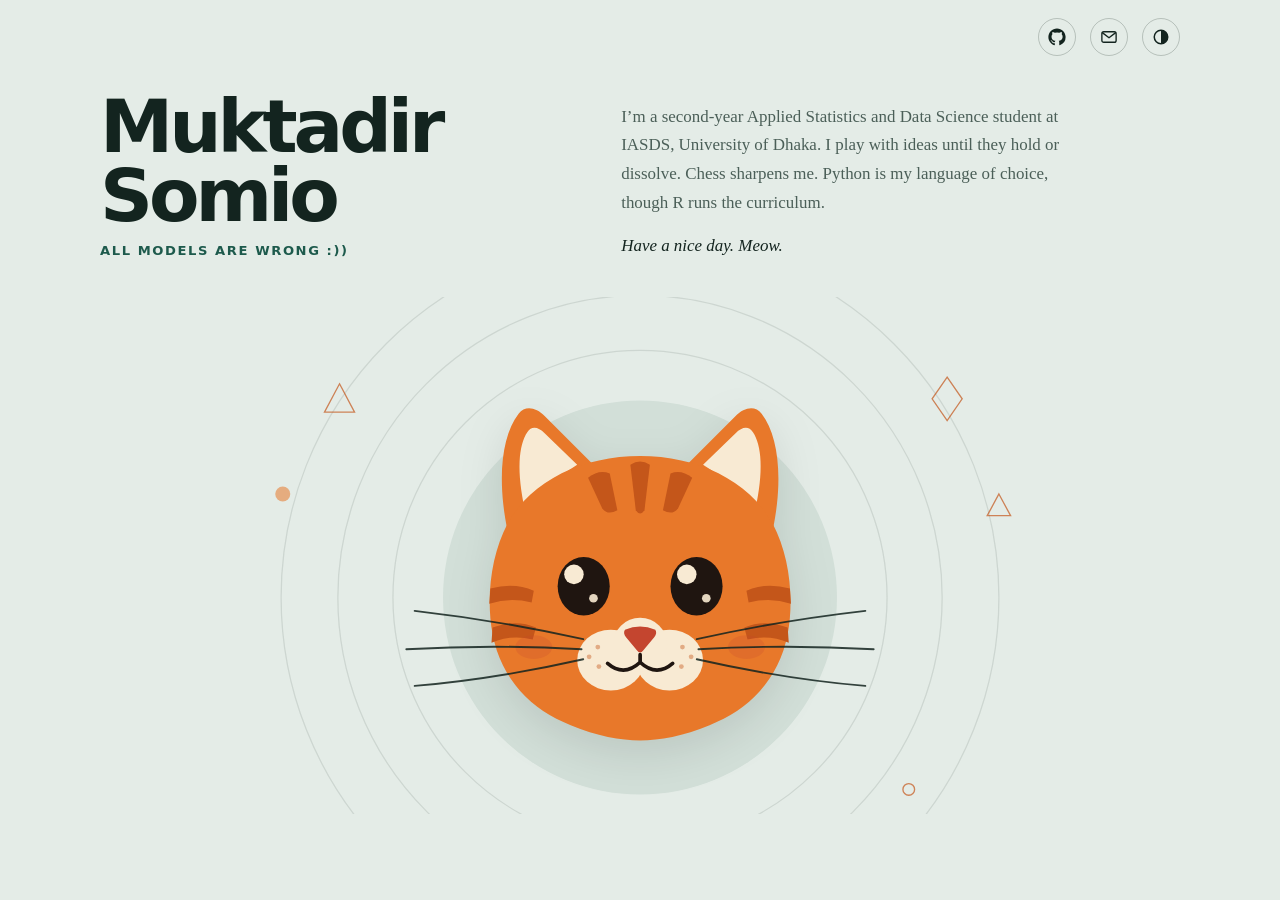
==== commit 926006b8: "meoww" ====
--- a/index.html
+++ b/index.html
@@ -13,25 +13,33 @@
 <link rel="icon" href="data:image/svg+xml,%3Csvg xmlns='http://www.w3.org/2000/svg' viewBox='-132 -176 264 304'%3E%3Cpath d='M-105 -73L-112 -170L-33 -124ZM105 -73L112 -170L33 -124Z' fill='%23e8782a'/%3E%3Ccircle r='128' fill='%23e8782a'/%3E%3Ccircle cx='-50' r='17' fill='%231f1510'/%3E%3Ccircle cx='50' r='17' fill='%231f1510'/%3E%3Cpath d='M-11 30H11L0 44Z' fill='%23c4452f'/%3E%3C/svg%3E">
 <link rel="stylesheet" href="css/site.css">
 <link rel="stylesheet" href="css/home.css">
-<noscript><style>.wsk .wk,.orbit a,.wsk .wd circle{animation:none!important;stroke-dashoffset:0!important}</style></noscript>
+<noscript><style>.wsk .wk{animation:none!important;stroke-dashoffset:0!important}</style></noscript>
 </head>
 <body class="home">
 <a class="skip" href="#main">Skip to content</a>
 
 <header class="top">
-  <button class="mode" id="mode" type="button" role="switch" aria-checked="false" aria-label="Dark mode">
-    <svg viewBox="0 0 24 24" aria-hidden="true"><circle cx="12" cy="12" r="9" fill="none" stroke="currentColor" stroke-width="2"/><path d="M12 3a9 9 0 0 1 0 18z" fill="currentColor"/></svg>
-  </button>
+  <nav class="nav" aria-label="Site links">
+    <a class="icon" href="https://github.com/someoww" target="_blank" rel="noopener noreferrer" aria-label="GitHub">
+      <svg viewBox="0 0 24 24" aria-hidden="true"><path fill="currentColor" d="M12 .5C5.65.5.5 5.65.5 12c0 5.08 3.29 9.39 7.86 10.91.58.11.79-.25.79-.56v-2.17c-3.2.7-3.87-1.36-3.87-1.36-.52-1.33-1.28-1.68-1.28-1.68-1.05-.72.08-.7.08-.7 1.16.08 1.77 1.19 1.77 1.19 1.03 1.77 2.7 1.26 3.36.96.1-.75.4-1.26.73-1.55-2.55-.29-5.23-1.28-5.23-5.69 0-1.26.45-2.29 1.19-3.1-.12-.29-.52-1.46.11-3.05 0 0 .97-.31 3.18 1.18a11.1 11.1 0 0 1 5.8 0c2.2-1.49 3.17-1.18 3.17-1.18.63 1.59.23 2.76.11 3.05.74.81 1.19 1.84 1.19 3.1 0 4.42-2.69 5.39-5.25 5.68.41.35.78 1.05.78 2.12v3.14c0 .31.21.68.8.56A11.5 11.5 0 0 0 23.5 12C23.5 5.65 18.35.5 12 .5z"/></svg>
+    </a>
+    <a class="icon" href="mailto:somiomuktadir@gmail.com" aria-label="Email">
+      <svg viewBox="0 0 24 24" aria-hidden="true"><rect x="2.5" y="5" width="19" height="14" rx="2.5" fill="none" stroke="currentColor" stroke-width="1.8"/><path d="M3.5 6.5 12 13l8.5-6.5" fill="none" stroke="currentColor" stroke-width="1.8" stroke-linecap="round" stroke-linejoin="round"/></svg>
+    </a>
+    <button class="mode" id="mode" type="button" role="switch" aria-checked="false" aria-label="Dark mode">
+      <svg viewBox="0 0 24 24" aria-hidden="true"><circle cx="12" cy="12" r="9" fill="none" stroke="currentColor" stroke-width="2"/><path d="M12 3a9 9 0 0 1 0 18z" fill="currentColor"/></svg>
+    </button>
+  </nav>
 </header>
 
 <main id="main" class="hero" tabindex="-1">
   <div class="intro">
     <div>
       <h1>Muktadir Somio</h1>
-      <p class="role">Applied statistics and data science</p>
+      <p class="role">All models are wrong :))</p>
     </div>
     <div class="intro-text">
-      <p>I’m a second-year Applied Statistics and Data Science student at IASDS, University of Dhaka. I play with ideas until they hold or dissolve. Chess sharpens me. Python is my language of choice, though R runs the curriculum. I am slowly collecting Spanish words on Duolingo. The projects page has what I have built.</p>
+      <p>I’m a second-year Applied Statistics and Data Science student at IASDS, University of Dhaka. I play with ideas until they hold or dissolve. Chess sharpens me. Python is my language of choice, though R runs the curriculum.</p>
       <p class="sign">Have a nice day. Meow.</p>
     </div>
   </div>
@@ -50,66 +58,70 @@
         <circle class="bit" cx="822" cy="590" r="7"/>
       </svg>
 
-      <svg class="cat" id="cat" viewBox="-170 -190 340 380" role="button" tabindex="0" aria-label="Pet the cat">
-        <g class="ear ear-l"><path d="M-105 -73L-112 -170L-33 -124Z" fill="var(--ginger)"/><path d="M-94 -98L-98 -146L-58 -123Z" fill="var(--cream)"/></g>
-        <g class="ear ear-r"><path d="M105 -73L112 -170L33 -124Z" fill="var(--ginger)"/><path d="M94 -98L98 -146L58 -123Z" fill="var(--cream)"/></g>
-        <circle class="head" r="128" fill="var(--ginger)"/>
+      <svg class="cat" viewBox="-170 -190 340 380" role="button" tabindex="0" aria-label="Pet the cat">
+        <g class="ear ear-l">
+          <path d="M-122 -60C-132 -108 -128 -148 -112 -169C-106 -177 -96 -175 -88 -167L-38 -117C-65 -104 -98 -84 -122 -60Z" fill="var(--ginger)"/>
+          <path d="M-106 -80C-114 -116 -112 -140 -104 -152C-100 -158 -94 -157 -88 -151L-58 -122C-76 -111 -94 -96 -106 -80Z" fill="var(--cream)"/>
+        </g>
+        <g class="ear ear-r">
+          <path d="M122 -60C132 -108 128 -148 112 -169C106 -177 96 -175 88 -167L38 -117C65 -104 98 -84 122 -60Z" fill="var(--ginger)"/>
+          <path d="M106 -80C114 -116 112 -140 104 -152C100 -158 94 -157 88 -151L58 -122C76 -111 94 -96 106 -80Z" fill="var(--cream)"/>
+        </g>
+        <path class="head" d="M0 -130C52 -130 100 -108 122 -68C138 -38 142 2 136 34C128 76 100 104 64 118C40 128 18 132 0 132C-18 132 -40 128 -64 118C-100 104 -128 76 -136 34C-142 2 -138 -38 -122 -68C-100 -108 -52 -130 0 -130Z" fill="var(--ginger)"/>
         <g fill="var(--ginger-deep)">
-          <path d="M-10 -122H10L0 -72Z"/>
-          <path d="M-46 -113L-28 -120L-34 -78Z"/><path d="M46 -113L28 -120L34 -78Z"/>
-          <path d="M-127 -14L-90 -5L-126 8Z"/><path d="M-123 26L-90 33L-118 46Z"/>
-          <path d="M127 -14L90 -5L126 8Z"/><path d="M123 26L90 33L118 46Z"/>
+          <path d="M-9 -122Q0 -128 9 -122L4 -80Q0 -74 -4 -80Z"/>
+          <path d="M-48 -110Q-38 -118 -28 -114L-21 -80Q-30 -75 -35 -82Z"/>
+          <path d="M48 -110Q38 -118 28 -114L21 -80Q30 -75 35 -82Z"/>
+          <path d="M-138 -8Q-116 -14 -98 -6L-100 5Q-120 0 -139 6Z"/>
+          <path d="M-136 28Q-114 20 -96 28L-99 39Q-119 34 -137 42Z"/>
+          <path d="M138 -8Q116 -14 98 -6L100 5Q120 0 139 6Z"/>
+          <path d="M136 28Q114 20 96 28L99 39Q119 34 137 42Z"/>
         </g>
-        <g fill="var(--cream)"><circle cx="-26" cy="62" r="30"/><circle cx="26" cy="62" r="30"/><circle cy="46" r="24"/></g>
-        <path d="M-11 30H11L0 44Z" fill="var(--nose)"/>
-        <path d="M0 44V54M0 54Q-14 68 -30 58M0 54Q14 68 30 58" fill="none" stroke="var(--cat-ink)" stroke-width="3.2" stroke-linecap="round" stroke-linejoin="round"/>
+        <g fill="var(--nose)" opacity=".2">
+          <ellipse cx="-98" cy="46" rx="17" ry="11"/>
+          <ellipse cx="98" cy="46" rx="17" ry="11"/>
+        </g>
+        <g fill="var(--cream)">
+          <ellipse cx="-27" cy="58" rx="31" ry="28"/>
+          <ellipse cx="27" cy="58" rx="31" ry="28"/>
+          <circle cy="44" r="25"/>
+        </g>
+        <g fill="var(--ginger-deep)" opacity=".42">
+          <circle cx="-39" cy="46" r="2.2"/>
+          <circle cx="-47" cy="55" r="2.2"/>
+          <circle cx="-38" cy="64" r="2.2"/>
+          <circle cx="39" cy="46" r="2.2"/>
+          <circle cx="47" cy="55" r="2.2"/>
+          <circle cx="38" cy="64" r="2.2"/>
+        </g>
+        <path d="M-14 30Q0 24 14 30Q16 33 13 37L3 49Q0 53 -3 49L-13 37Q-16 33 -14 30Z" fill="var(--nose)"/>
+        <path d="M0 53V60M0 60Q-15 74 -30 61M0 60Q15 74 30 61" fill="none" stroke="var(--cat-ink)" stroke-width="3.4" stroke-linecap="round" stroke-linejoin="round"/>
         <g class="eyes">
-          <g class="eyes-open lids">
-            <circle cx="-50" r="17" fill="var(--cat-ink)"/><circle cx="50" r="17" fill="var(--cat-ink)"/>
-            <circle cx="-45" cy="-6" r="5" fill="var(--cream)"/><circle cx="55" cy="-6" r="5" fill="var(--cream)"/>
+          <g class="eyes-open">
+            <ellipse cx="-52" cy="-10" rx="24" ry="27" fill="var(--cat-ink)"/>
+            <ellipse cx="52" cy="-10" rx="24" ry="27" fill="var(--cat-ink)"/>
+            <circle cx="-61" cy="-21" r="9" fill="var(--cream)"/>
+            <circle cx="43" cy="-21" r="9" fill="var(--cream)"/>
+            <circle cx="-43" cy="1" r="4" fill="var(--cream)" opacity=".9"/>
+            <circle cx="61" cy="1" r="4" fill="var(--cream)" opacity=".9"/>
           </g>
-          <g class="eyes-happy" fill="none" stroke="var(--cat-ink)" stroke-width="6" stroke-linecap="round">
-            <path d="M-68 5Q-50 -17 -32 5"/><path d="M32 5Q50 -17 68 5"/>
+          <g class="eyes-happy" fill="none" stroke="var(--cat-ink)" stroke-width="7" stroke-linecap="round">
+            <path d="M-74 2Q-52 -22 -30 2"/><path d="M30 2Q52 -22 74 2"/>
           </g>
         </g>
       </svg>
 
       <svg class="wsk" viewBox="0 0 1000 620" aria-hidden="true">
-        <path class="wk" data-w="projects" pathLength="1" d="M458 424Q320 380 168 330"/>
-        <path class="wk" data-w="writings" pathLength="1" d="M458 448Q330 478 190 522"/>
-        <path class="wk" pathLength="1" d="M456 436Q370 430 270 446"/>
-        <path class="wk" data-w="github" pathLength="1" d="M542 424Q680 380 832 330"/>
-        <path class="wk" data-w="email" pathLength="1" d="M542 448Q670 478 810 522"/>
-        <path class="wk" pathLength="1" d="M544 436Q630 430 730 446"/>
-        <g class="wd">
-          <circle data-w="projects" cx="168" cy="330" r="6"/>
-          <circle data-w="writings" cx="190" cy="522" r="6"/>
-          <circle data-w="github" cx="832" cy="330" r="6"/>
-          <circle data-w="email" cx="810" cy="522" r="6"/>
-        </g>
+        <path class="wk" pathLength="1" d="M432 410C370 396 300 384 230 376"/>
+        <path class="wk" pathLength="1" d="M430 422C360 418 290 418 220 422"/>
+        <path class="wk" pathLength="1" d="M432 434C370 448 300 460 230 466"/>
+        <path class="wk" pathLength="1" d="M568 410C630 396 700 384 770 376"/>
+        <path class="wk" pathLength="1" d="M570 422C640 418 710 418 780 422"/>
+        <path class="wk" pathLength="1" d="M568 434C630 448 700 460 770 466"/>
       </svg>
-
-      <nav class="orbit" aria-label="Elsewhere">
-        <a class="o-projects" data-w="projects" href="projects.html">Projects</a>
-        <a class="o-writings" data-w="writings" href="writings.html">Writings</a>
-        <a class="o-github" data-w="github" href="https://github.com/someoww" target="_blank" rel="noopener noreferrer">GitHub</a>
-        <a class="o-email" data-w="email" href="mailto:somiomuktadir@gmail.com">Email</a>
-      </nav>
     </div>
   </div>
-
-  <nav class="nav-m" aria-label="Elsewhere, small screens">
-    <a href="projects.html">Projects</a>
-    <a href="writings.html">Writings</a>
-    <a href="https://github.com/someoww" target="_blank" rel="noopener noreferrer">GitHub</a>
-    <a href="mailto:somiomuktadir@gmail.com">Email</a>
-  </nav>
 </main>
-
-<footer class="foot">
-  <p>Applied Statistics and Data Science, IASDS, University of Dhaka</p>
-  <p><a href="mailto:somiomuktadir@gmail.com">somiomuktadir@gmail.com</a><button class="copy" type="button" data-copy="somiomuktadir@gmail.com" aria-label="Copy email address">copy</button><span class="visually-hidden" role="status"></span></p>
-</footer>
 
 <script src="js/site.js"></script>
 </body>
--- a/css/site.css
+++ b/css/site.css
@@ -10,15 +10,9 @@
    Everything else on the site is built from those three.
    Type: a geometric sans for display, a book serif for reading. System fonts only. */
 
-@view-transition{navigation:auto}
-@media (prefers-reduced-motion:reduce){@view-transition{navigation:none}}
-::view-transition-group(cat){animation-duration:.6s;animation-timing-function:cubic-bezier(.22,1,.36,1)}
-::view-transition-old(root),::view-transition-new(root){animation-duration:.2s}
-
 :root{
   color-scheme:light dark;
   --bg:light-dark(#e4ece7,#0e1815);
-  --panel:light-dark(#f0f5f1,#15221e);
   --disc:light-dark(#d2dfd8,#172a25);
   --ink:light-dark(#13241f,#e7efe9);
   --muted:light-dark(#4b5f58,#a2b5ad);
@@ -32,7 +26,6 @@
   --nose:light-dark(#c4452f,#e0644e);
   --cat-ink:#1f1510;
   --ok:light-dark(#2d7a67,#86cdb8);
-  --warn:light-dark(#a8730f,#e3b04a);
   --crit:light-dark(#c4452f,#ff8a70);
   --solid-bg:light-dark(#13241f,#e7efe9);
   --solid-fg:light-dark(#e4ece7,#0e1815);
@@ -40,7 +33,6 @@
   --gut:clamp(20px,4vw,40px);
   --sans:'Futura','Avenir Next','Century Gothic','Trebuchet MS',ui-sans-serif,system-ui,sans-serif;
   --serif:'Iowan Old Style','Palatino Linotype',Palatino,'Book Antiqua',Georgia,serif;
-  --mono:ui-monospace,'SF Mono','Cascadia Mono','Roboto Mono',Menlo,Consolas,monospace;
   accent-color:var(--accent);
 }
 :root[data-theme="light"]{color-scheme:light}
@@ -77,22 +69,20 @@
   max-width:1160px;margin:0 auto;padding:18px var(--gut);
   display:flex;align-items:center;justify-content:space-between;gap:20px;
 }
-.brand{
-  display:inline-flex;align-items:center;gap:10px;text-decoration:none;
-  font:700 1rem/1 var(--sans);letter-spacing:-.02em;color:var(--ink);
-}
-.brand .mark{display:block;width:38px;height:auto;flex:0 0 auto}
-.brand:hover span,.brand:focus-visible span{color:var(--accent)}
 .nav{
   display:flex;align-items:center;gap:clamp(10px,2vw,22px);
   font:600 .9rem/1 var(--sans);
 }
 .nav a{color:var(--muted);text-decoration:none;transition:color .2s}
 .nav a:hover,.nav a:focus-visible{color:var(--ink)}
-.nav a[aria-current="page"]{color:var(--ink)}
-.nav a[aria-current="page"]::after{
-  content:'';display:block;height:2px;margin-top:5px;background:var(--ginger);
+.nav .icon{
+  flex:0 0 auto;display:grid;place-items:center;width:38px;height:38px;
+  border:1px solid var(--line);border-radius:50%;color:var(--ink);
+  text-decoration:none;transition:border-color .2s,color .2s,transform .2s;
 }
+.nav .icon svg{display:block;width:18px;height:18px}
+.nav .icon:hover,.nav .icon:focus-visible{border-color:var(--accent);color:var(--accent)}
+.nav .icon:active{transform:scale(.94)}
 .mode{
   flex:0 0 auto;display:grid;place-items:center;width:38px;height:38px;padding:0;
   border:1px solid var(--line);border-radius:50%;background:transparent;
@@ -103,18 +93,6 @@
 .mode:active{transform:scale(.94)}
 :root[data-theme="dark"] .mode svg{transform:rotate(180deg)}
 
-/* ---------- buttons ---------- */
-.btn{
-  display:inline-flex;align-items:center;justify-content:center;gap:8px;
-  padding:12px 20px;border:1px solid var(--line);border-radius:2px;
-  text-decoration:none;font:600 .9rem/1 var(--sans);cursor:pointer;
-  transition:background .2s,border-color .2s,color .2s;
-}
-.btn-solid{background:var(--solid-bg);border-color:var(--solid-bg);color:var(--solid-fg)}
-.btn-solid:hover,.btn-solid:focus-visible{background:var(--ginger);border-color:var(--ginger);color:var(--cat-ink)}
-.btn-ghost{background:transparent;color:var(--ink)}
-.btn-ghost:hover,.btn-ghost:focus-visible{border-color:var(--accent);color:var(--accent)}
-
 /* ---------- the cat ---------- */
 .cat{overflow:visible}
 .cat[role="button"]{cursor:pointer;touch-action:manipulation}
@@ -123,11 +101,15 @@
   transition:transform .12s linear;
 }
 .cat .eyes-open,.cat .eyes-happy{transition:opacity .18s ease}
+.cat .eyes-open{transform-box:fill-box;transform-origin:center;animation:cat-blink 6.5s infinite}
+.cat.happy .eyes-open{animation:none}
 .cat .eyes-happy{opacity:0}
 .cat.happy .eyes-open{opacity:0}
 .cat.happy .eyes-happy{opacity:1}
-.cat.sleep:not(.awake) .eyes-open{opacity:0}
-.cat.sleep:not(.awake) .eyes-happy{opacity:1}
+@keyframes cat-blink{
+  0%,94%,100%{transform:scaleY(1)}
+  96%,98%{transform:scaleY(.08)}
+}
 .cat .ear{transform-box:fill-box;transform-origin:50% 100%;transition:transform .25s ease}
 .cat.twitch .ear-l{transform:rotate(-7deg)}
 .cat.twitch .ear-r{transform:rotate(7deg)}
@@ -153,13 +135,14 @@
 
 @media (max-width:620px){
   .top{padding:14px var(--gut);gap:12px}
-  .brand .mark{width:32px}
-  .nav{gap:10px;font-size:.82rem}
-  .mode{width:34px;height:34px}
+  .nav{gap:8px;font-size:.82rem}
+  .nav .icon,.mode{width:34px;height:34px}
   .foot{margin-top:56px}
 }
 
 @media (prefers-reduced-motion:reduce){
   .cat .eyes,.cat .ear,.cat .eyes-open,.cat .eyes-happy{transition:none}
-  .btn,.mode,.nav a{transition:none}
+  .cat .eyes-open{animation:none}
+  .mode,.nav a,.nav .icon{transition:none}
+  .nav .icon:active{transform:none}
 }
--- a/css/home.css
+++ b/css/home.css
@@ -1,13 +1,14 @@
-/* Home: the cat is the page. Its whiskers are the navigation. */
+/* Home: the cat is the page. */
 
 .home .top{justify-content:flex-end}
+.home .nav{gap:clamp(8px,1.6vw,14px)}
 .hero{max-width:1160px;margin:0 auto;padding:0 var(--gut);display:flex;flex-direction:column}
 
 /* The stage is sized from the cat's width so every layer stays in proportion.
    The whisker layer is 2.262 cat-widths wide; on a phone it simply runs off the edges. */
 .stage{
   --cat-w:clamp(210px,min(34vw,41vh),440px);
-  order:1;position:relative;height:calc(var(--cat-w) * 1.4027);overflow-x:clip;
+  position:relative;height:calc(var(--cat-w) * 1.4027);overflow-x:clip;
 }
 .whisk{
   position:absolute;left:50%;top:0;translate:-50% 0;
@@ -16,7 +17,10 @@
 .whisk > svg{position:absolute;display:block}
 .halo,.wsk{inset:0;width:100%;height:100%;overflow:hidden}
 .wsk{pointer-events:none}
-.whisk .cat{left:27.9%;top:18.2%;width:44.2%;height:auto;view-transition-name:cat}
+.whisk .cat{
+  left:27.9%;top:18.2%;width:44.2%;height:auto;
+  filter:drop-shadow(0 14px 22px rgb(0 0 0 / .10));
+}
 
 .halo .disc{fill:var(--disc)}
 .halo .ring{fill:none;stroke:var(--line-soft);stroke-width:1.5}
@@ -24,33 +28,9 @@
 .halo .bit-solid{fill:var(--ginger);opacity:.55}
 
 /* whiskers */
-.wsk .wk{fill:none;stroke:var(--ink);stroke-width:2.4;stroke-linecap:round;transition:stroke .2s,stroke-width .2s}
-.wsk .wd circle{
-  fill:var(--ginger);transform-box:fill-box;transform-origin:center;scale:1;
-  transition:scale .25s cubic-bezier(.34,1.56,.64,1);
-}
-.whisk:has(a[data-w="projects"]:is(:hover,:focus-visible)) path[data-w="projects"],
-.whisk:has(a[data-w="writings"]:is(:hover,:focus-visible)) path[data-w="writings"],
-.whisk:has(a[data-w="github"]:is(:hover,:focus-visible)) path[data-w="github"],
-.whisk:has(a[data-w="email"]:is(:hover,:focus-visible)) path[data-w="email"]{stroke:var(--ginger);stroke-width:3.6}
-.whisk:has(a[data-w="projects"]:is(:hover,:focus-visible)) circle[data-w="projects"],
-.whisk:has(a[data-w="writings"]:is(:hover,:focus-visible)) circle[data-w="writings"],
-.whisk:has(a[data-w="github"]:is(:hover,:focus-visible)) circle[data-w="github"],
-.whisk:has(a[data-w="email"]:is(:hover,:focus-visible)) circle[data-w="email"]{scale:1.7}
+.wsk .wk{fill:none;stroke:var(--ink);stroke-width:2.2;stroke-linecap:round;opacity:.85}
 
-/* labels sit at the whisker tips */
-.orbit{position:absolute;inset:0}
-.orbit a{
-  position:absolute;translate:0 -50%;padding:10px 6px;white-space:nowrap;text-decoration:none;
-  font:700 clamp(.95rem,1.3vw,1.25rem)/1 var(--sans);letter-spacing:-.01em;transition:color .2s;
-}
-.orbit a:hover,.orbit a:focus-visible{color:var(--accent)}
-.o-projects{top:53.2%;right:84.8%}
-.o-writings{top:84.2%;right:82.6%}
-.o-github{top:53.2%;left:84.8%}
-.o-email{top:84.2%;left:82.6%}
-
-/* one orchestrated moment: the whiskers grow out of the face, then the labels arrive */
+/* one orchestrated moment: the whiskers grow out of the face */
 @media (prefers-reduced-motion:no-preference){
   .wsk .wk{stroke-dasharray:1 1.01;stroke-dashoffset:1;animation:grow 1s cubic-bezier(.22,1,.36,1) .25s forwards}
   .wsk .wk:nth-child(2){animation-delay:.35s}
@@ -58,12 +38,8 @@
   .wsk .wk:nth-child(4){animation-delay:.3s}
   .wsk .wk:nth-child(5){animation-delay:.4s}
   .wsk .wk:nth-child(6){animation-delay:.5s}
-  .wsk .wd circle{animation:pop .45s cubic-bezier(.34,1.56,.64,1) 1s backwards}
-  .orbit a{animation:fade .5s ease 1.05s backwards}
 }
 @keyframes grow{to{stroke-dashoffset:0}}
-@keyframes pop{from{scale:0}}
-@keyframes fade{from{opacity:0}}
 
 /* the name and a few lines */
 .intro{
@@ -82,23 +58,7 @@
 .intro-text p + p{margin-top:14px}
 .sign{color:var(--ink);font-style:italic}
 
-.nav-m{display:none;order:2}
-
 @media (max-width:760px){
   .intro{grid-template-columns:1fr;gap:22px;align-items:start;padding-top:4px}
   .stage{--cat-w:clamp(190px,min(58vw,38vh),340px)}
-  .orbit{display:none}
-  .nav-m{
-    display:flex;flex-wrap:wrap;justify-content:center;gap:10px 20px;
-    margin-top:26px;padding-top:20px;border-top:1px solid var(--line-soft);
-    font:600 .9rem/1 var(--sans);
-  }
-  .nav-m a{color:var(--muted);text-decoration:none}
-  .nav-m a:hover,.nav-m a:focus-visible{color:var(--accent)}
 }
-
-@media (prefers-reduced-motion:reduce){
-  .wsk .wk{stroke-dashoffset:0}
-  .wsk .wk,.wsk .wd circle,.orbit a{transition:none}
-  .wsk .wd circle,.orbit a{animation:none}
-}
